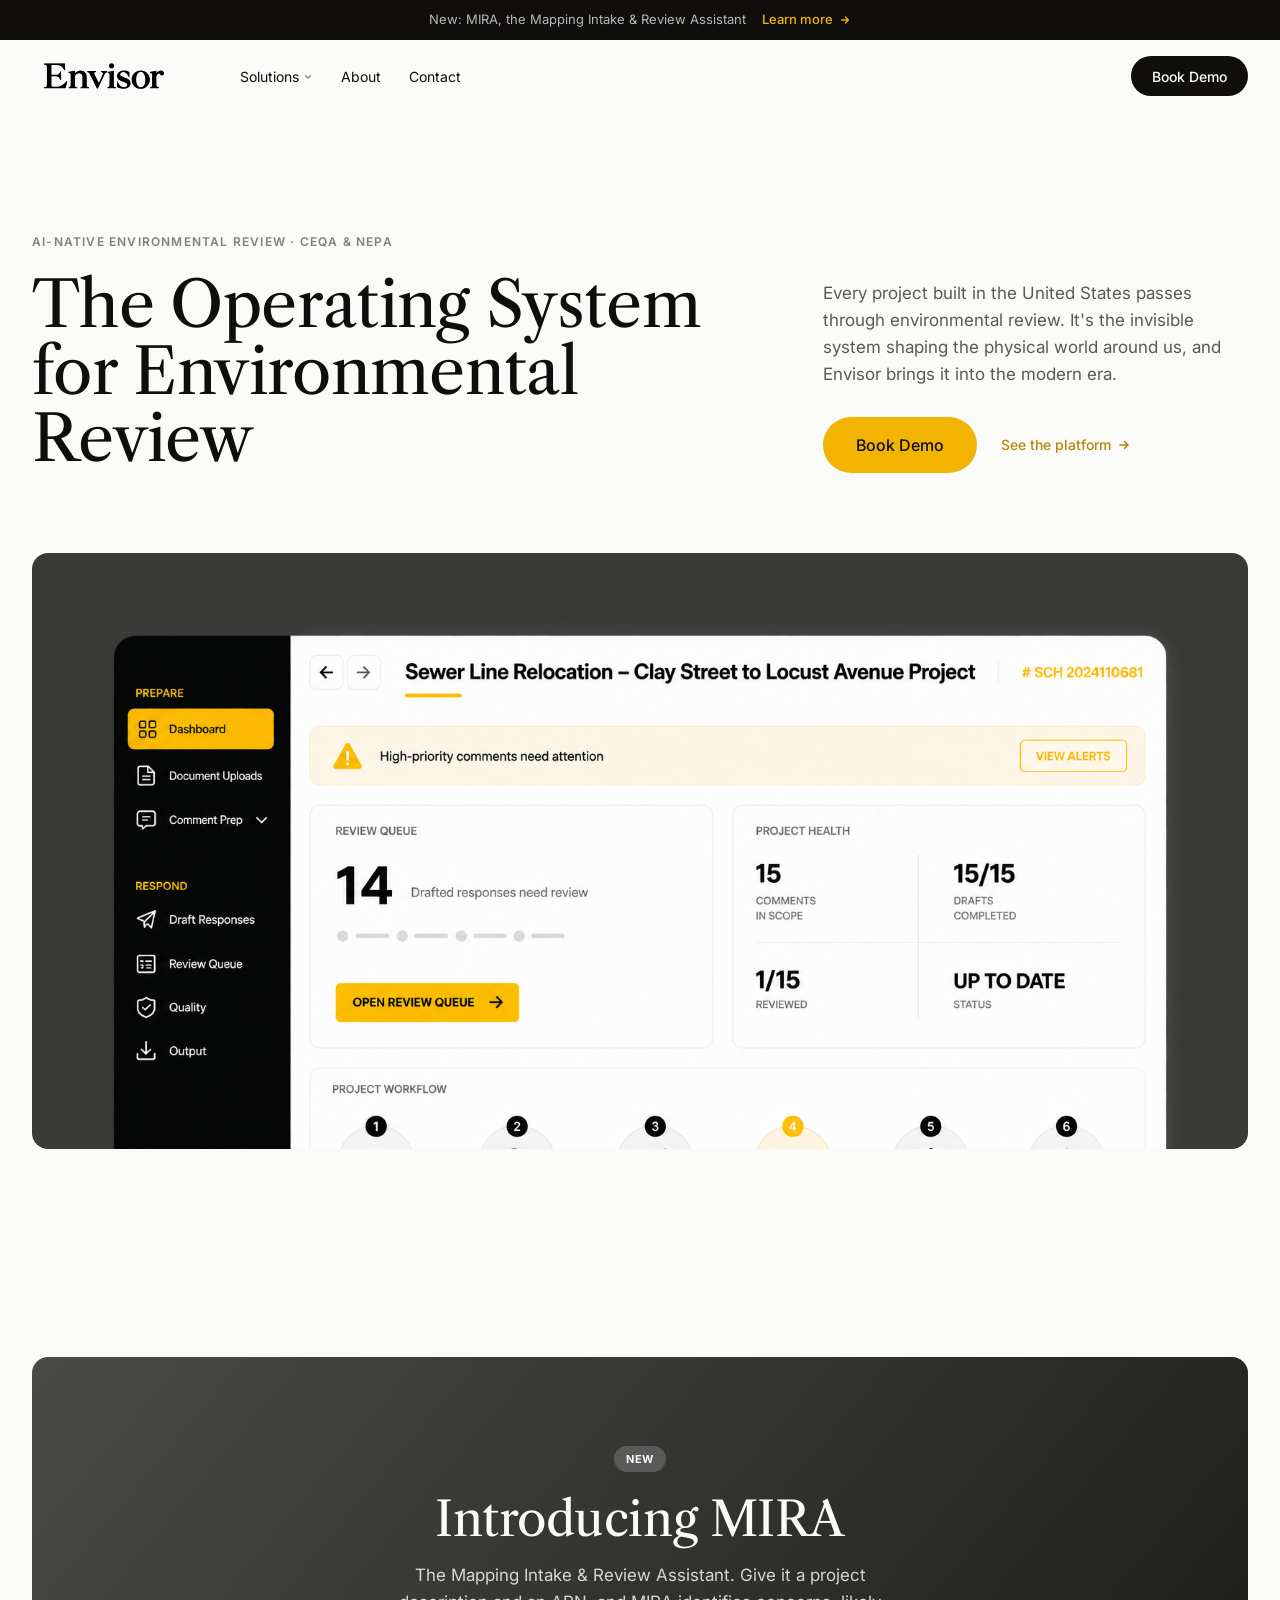
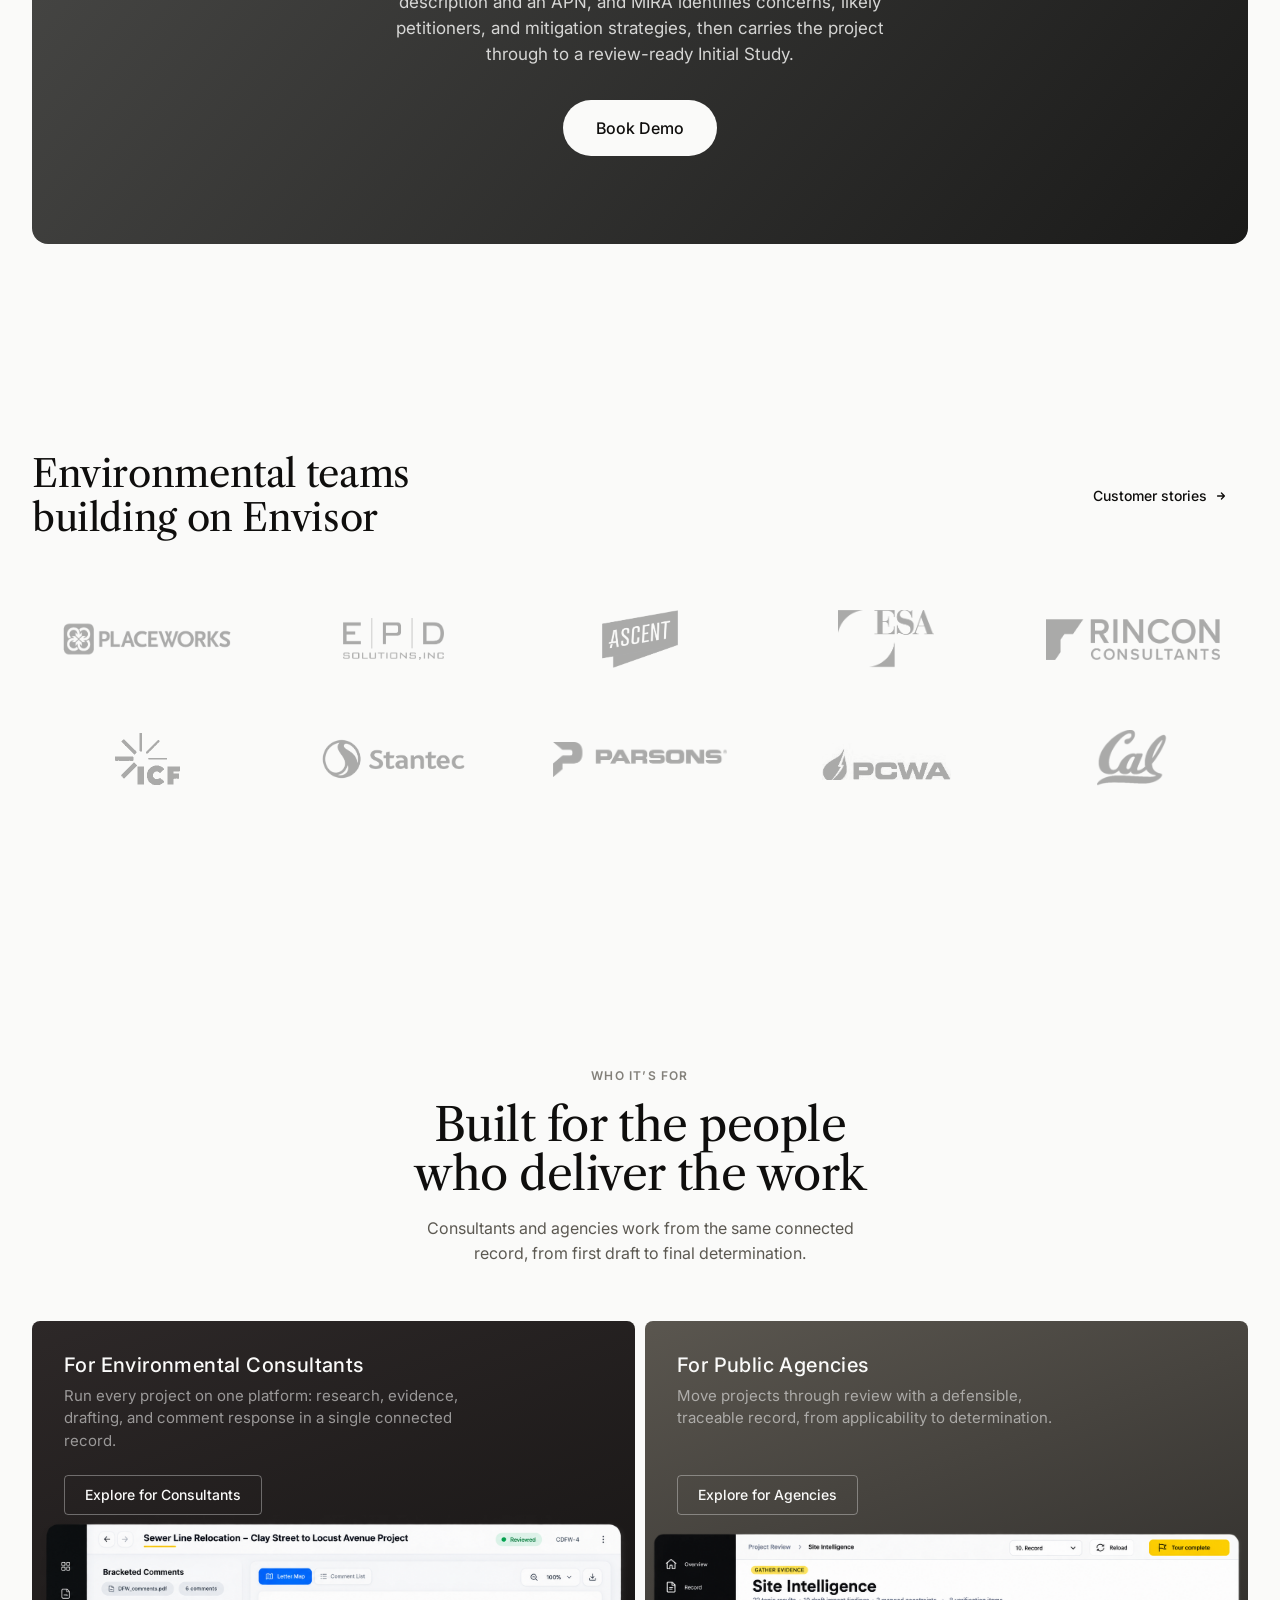
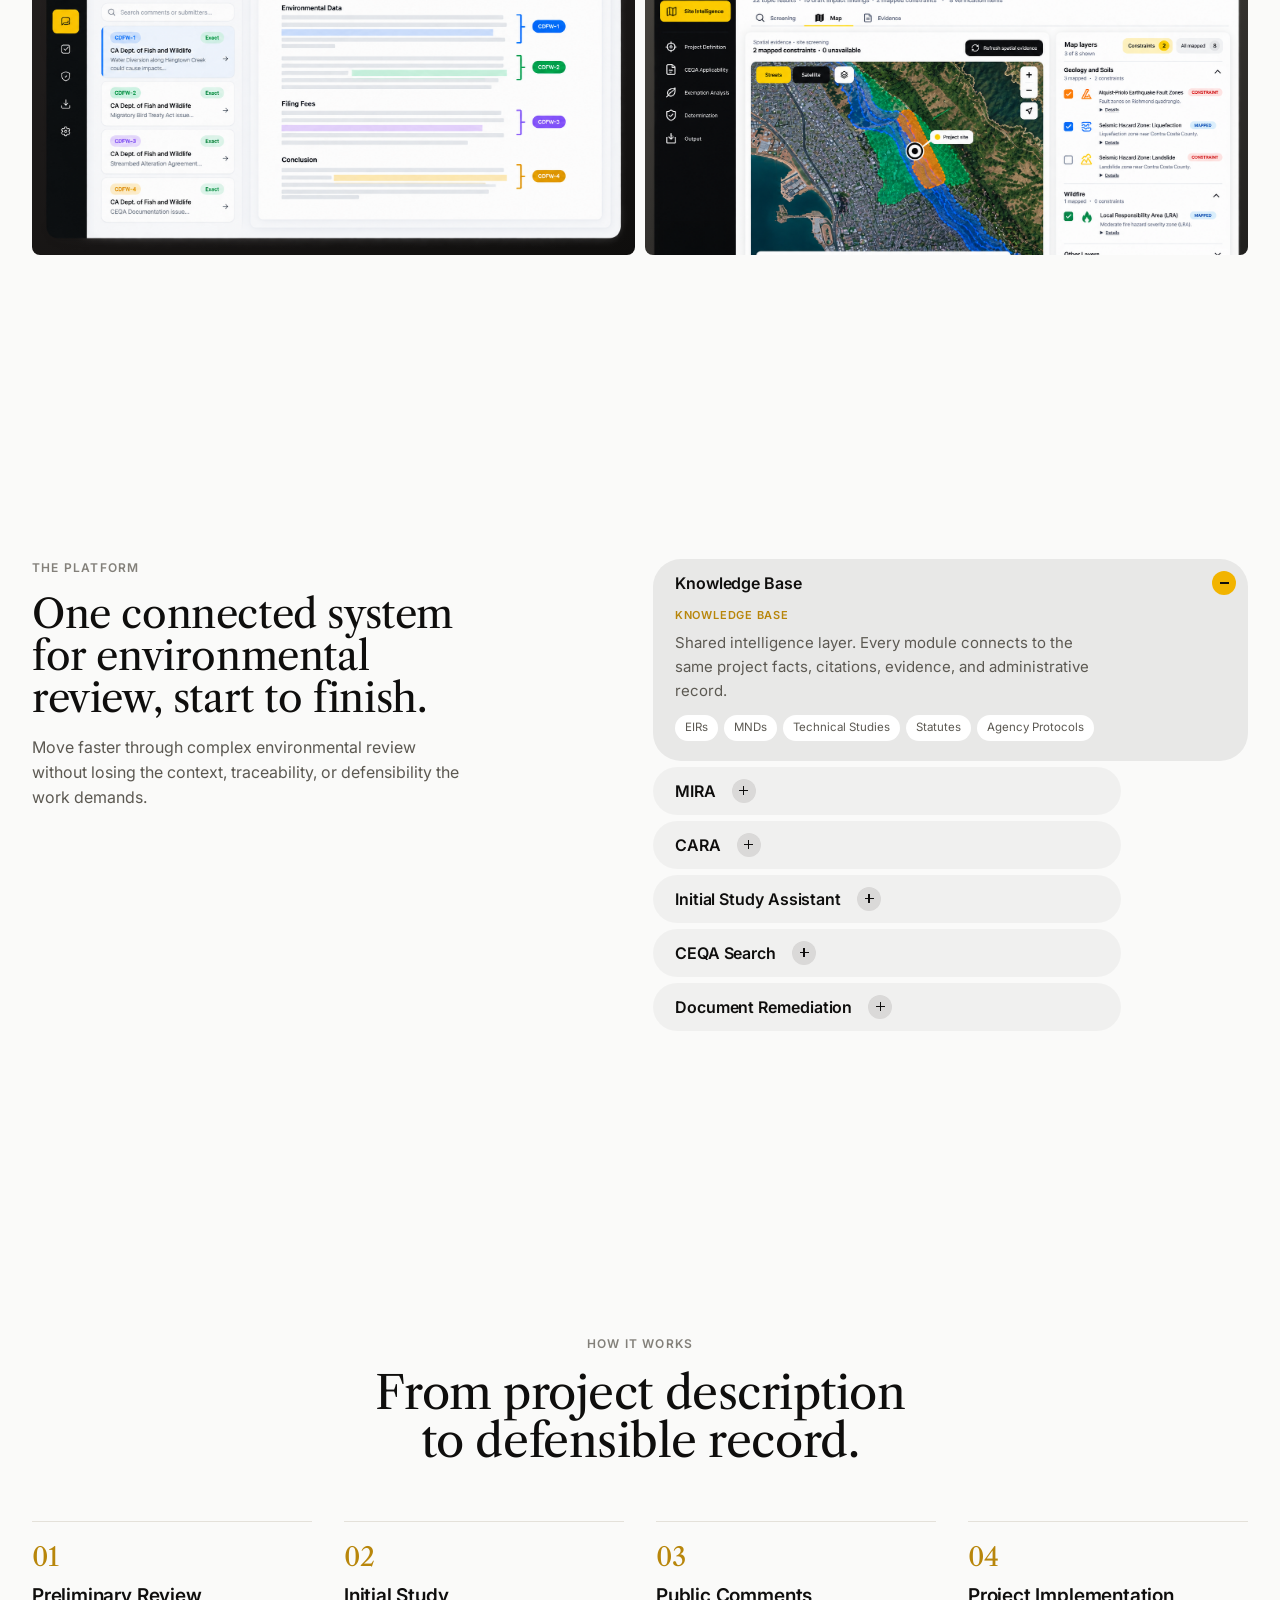
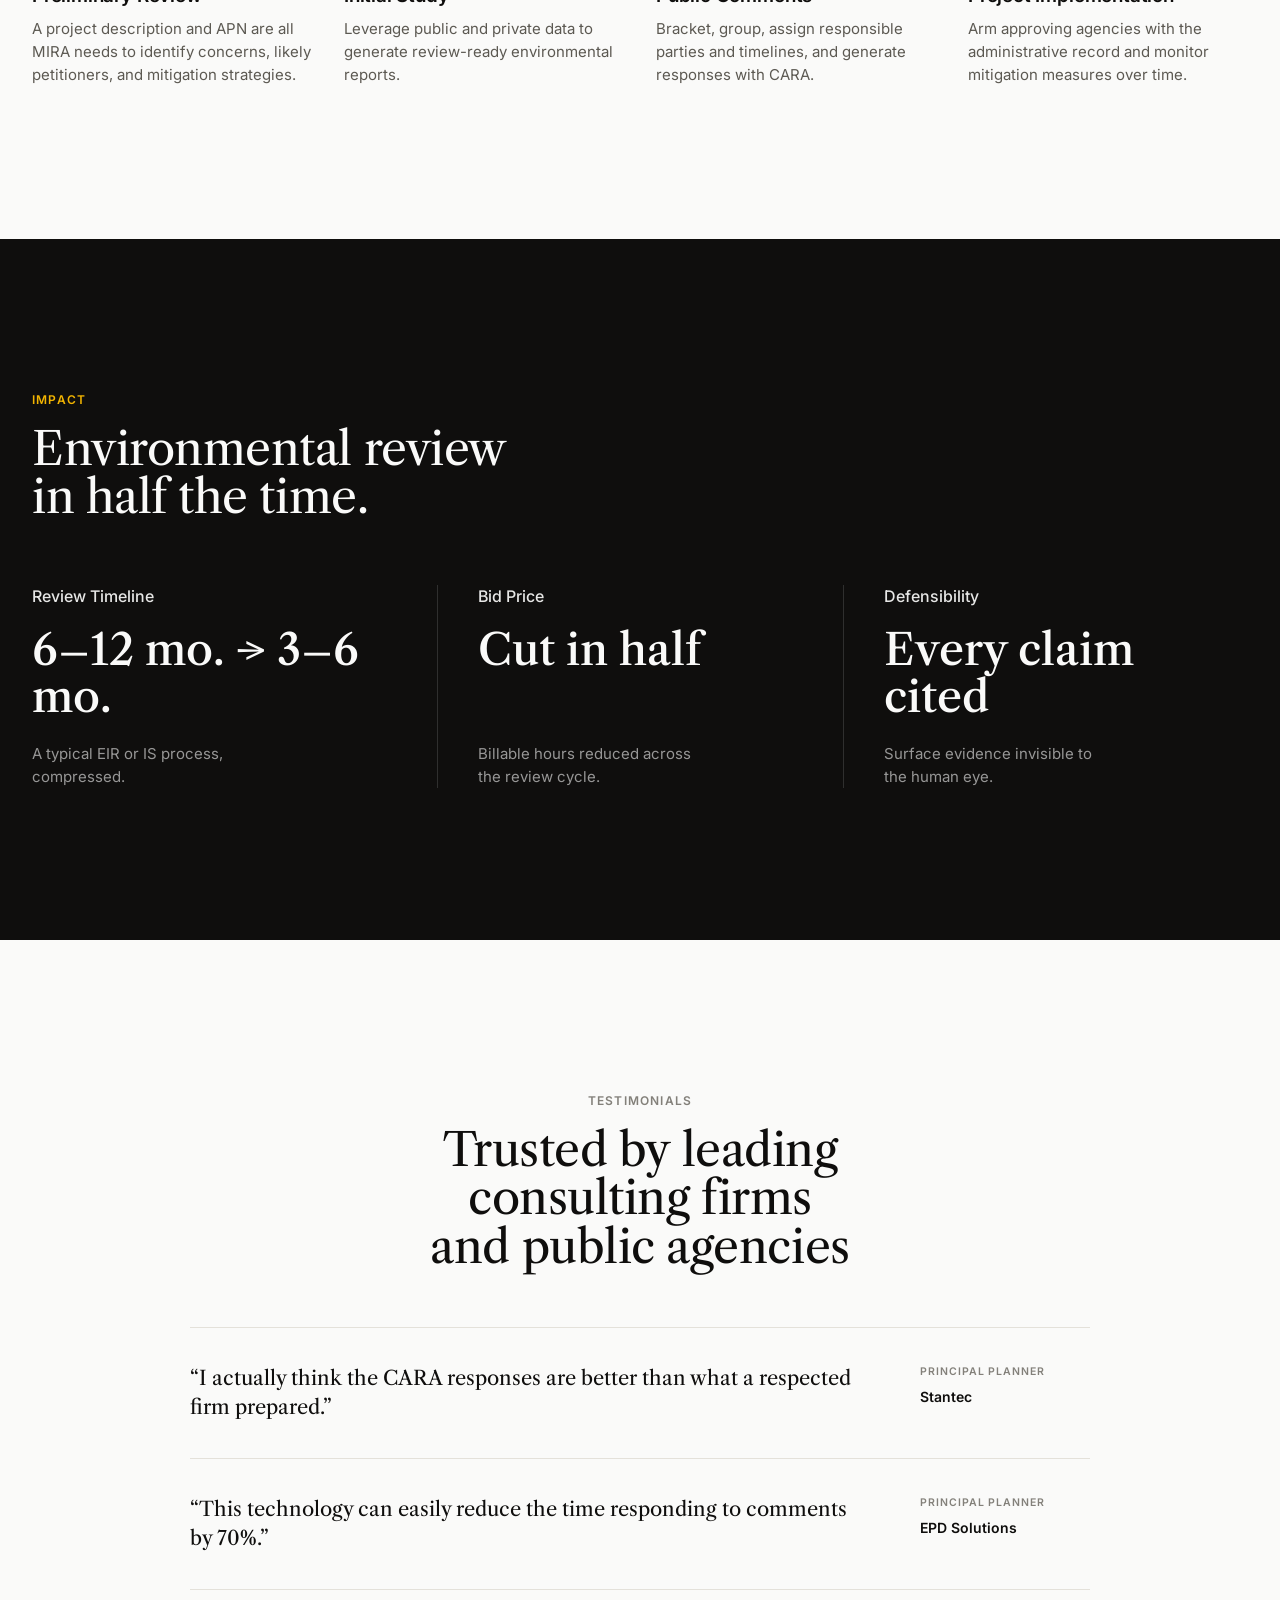
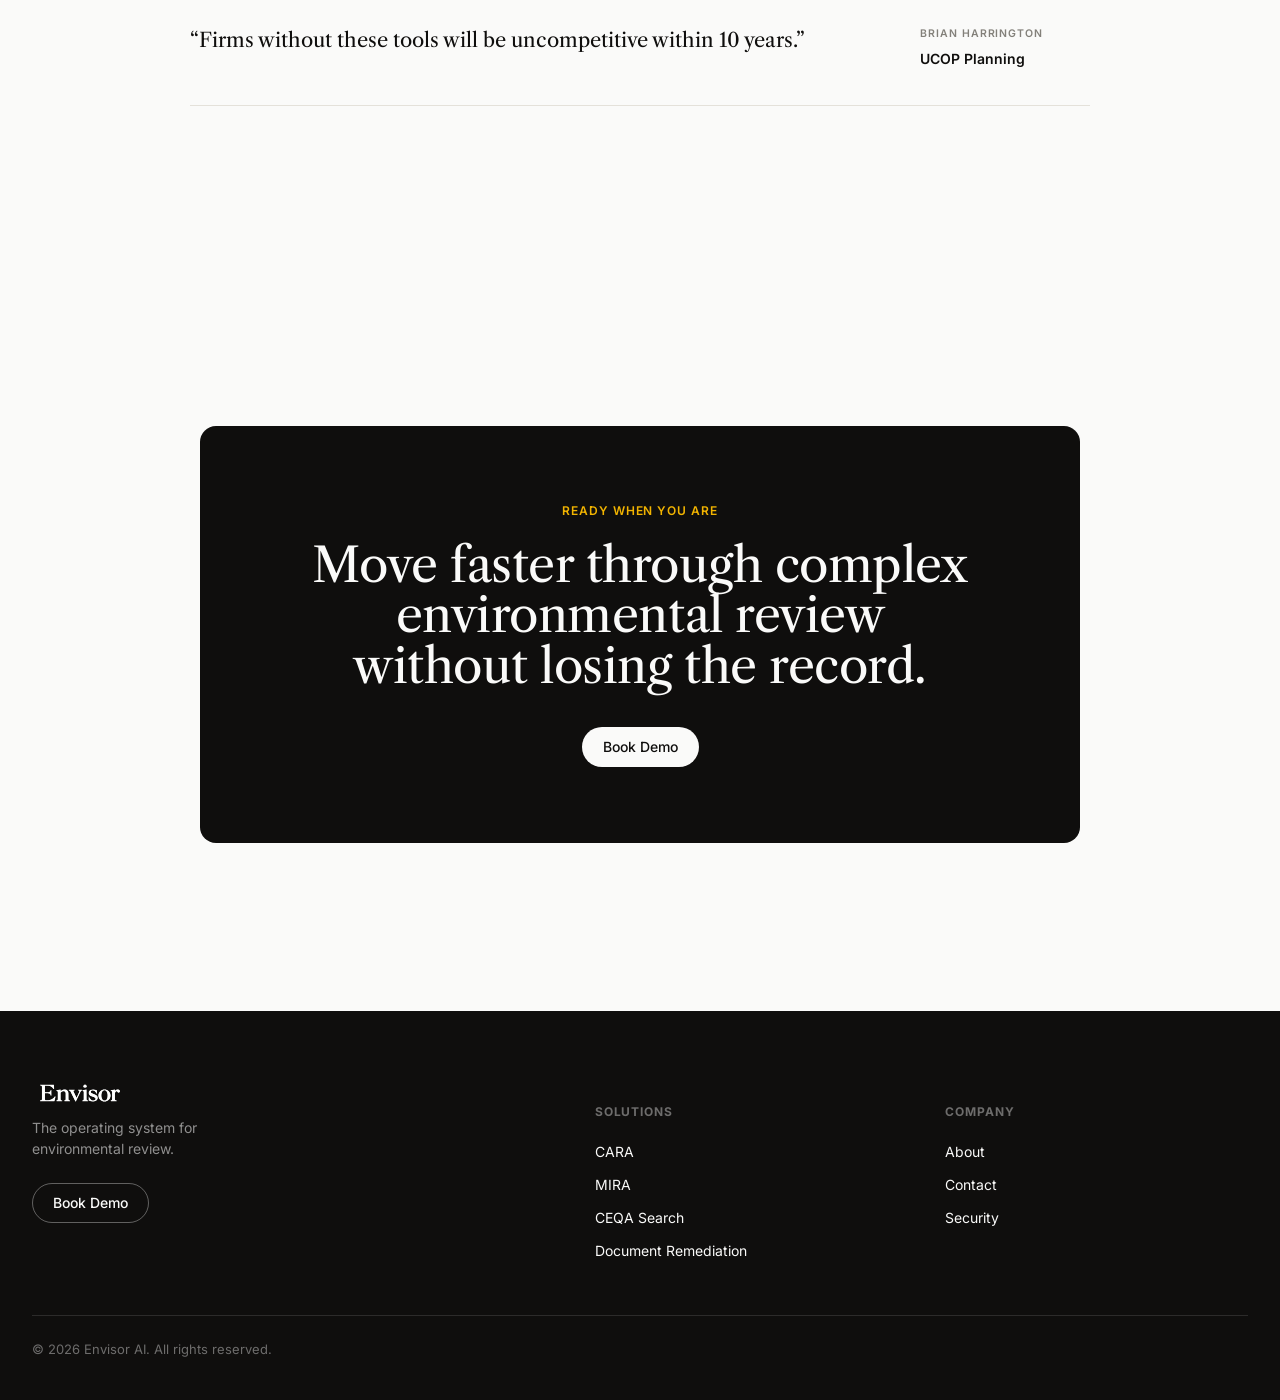
==== marketing-v10/index.html @ 8a1d928a "Mirror marketing-website v5-v10 and list all ten versions Six parallel design-critique audits of v4 " ====
<!DOCTYPE html>
<html lang="en">
<head>
<meta charset="UTF-8">
<meta name="viewport" content="width=device-width, initial-scale=1.0">
<title>Envisor | The Operating System for Environmental Review</title>
<meta name="description" content="Envisor is a purpose-built AI platform for environmental review. Research, draft, respond to comments, and defend environmental documents in one connected system.">
<link rel="icon" href="favicon.svg" type="image/svg+xml">
<link rel="preconnect" href="https://fonts.googleapis.com">
<link rel="preconnect" href="https://fonts.gstatic.com" crossorigin>
<link href="https://fonts.googleapis.com/css2?family=Libre+Caslon+Text:ital@0;1&family=Inter:wght@400;500;600;700&display=swap" rel="stylesheet">
<link rel="stylesheet" href="styles.css">
</head>
<body>

<div class="topbar">
  <div class="topbar-inner">
    <span>New: MIRA, the Mapping Intake &amp; Review Assistant</span>
    <a href="#mira">Learn more
      <svg width="12" height="12" viewBox="0 0 14 14" fill="none"><path d="M3 7H11M11 7L7.5 3.5M11 7L7.5 10.5" stroke="currentColor" stroke-width="1.5" stroke-linecap="round" stroke-linejoin="round"/></svg>
    </a>
  </div>
</div>
<header class="nav" id="site-nav">
  <div class="nav-inner">
    <a href="/" class="nav-logo"><img src="envisor-logo-ink.svg" alt="Envisor"></a>
    <ul class="nav-links">
      <li class="nav-item" tabindex="0">
        <span>Solutions
          <svg width="10" height="10" viewBox="0 0 12 12" fill="none"><path d="M3 4.5L6 7.5L9 4.5" stroke="currentColor" stroke-width="1.4" stroke-linecap="round" stroke-linejoin="round"/></svg>
        </span>
        <div class="nav-dropdown">
          <a href="#platform"><span class="dd-title">CARA</span><span class="dd-desc">CEQA Comment Response Application</span></a>
          <a href="#platform"><span class="dd-title">MIRA</span><span class="dd-desc">Mapping Intake &amp; Review Assistant</span></a>
          <a href="#platform"><span class="dd-title">CEQA Search</span><span class="dd-desc">Free semantic search</span></a>
          <a href="#platform"><span class="dd-title">Document Remediation</span><span class="dd-desc">WCAG 2.2 conversion</span></a>
        </div>
      </li>
      <li class="nav-item"><a href="#about">About</a></li>
      <li class="nav-item"><a href="#contact">Contact</a></li>
    </ul>
    <div class="nav-actions">
      <a href="/contact" class="btn btn-ink">Book Demo</a>
    </div>
    <button class="nav-mobile-toggle" id="menu-toggle" aria-label="Open menu" aria-expanded="false">
      <span></span><span></span><span></span>
    </button>
  </div>
  <div class="mobile-nav" id="mobile-nav">
    <a href="#platform">Solutions</a>
    <a href="#about">About</a>
    <a href="#contact">Contact</a>
    <a href="/contact" class="btn btn-ink">Book Demo</a>
  </div>
</header>

<section class="hero-band">
  <div class="hero-top">
    <div class="hero-top-left">
      <p class="eyebrow">AI-NATIVE ENVIRONMENTAL REVIEW &middot; CEQA &amp; NEPA</p>
      <h1 class="hero-headline">The Operating System<br>for Environmental Review</h1>
    </div>
    <div class="hero-top-right">
      <p class="hero-sub">Every project built in the United States passes through environmental review. It's the invisible system shaping the physical world around us, and Envisor brings it into the modern era.</p>
      <div class="hero-cta-row">
        <a href="/contact" class="btn btn-lg btn-primary">Book Demo</a>
        <a href="#platform" class="btn-text">See the platform
          <svg width="14" height="14" viewBox="0 0 14 14" fill="none"><path d="M3 7H11M11 7L7.5 3.5M11 7L7.5 10.5" stroke="currentColor" stroke-width="1.5" stroke-linecap="round" stroke-linejoin="round"/></svg>
        </a>
      </div>
    </div>
  </div>
  <div class="hero-shot-band">
    <div class="hero-shot-frame">
      <div class="hero-shot-crop">
        <img src="product-shots/hero-dashboard-framed.png" alt="Envisor project dashboard showing review workflow progress, open comments, and project health">
      </div>
    </div>
  </div>
</section>

<section class="announce" id="mira">
  <div class="announce-card reveal">
    <span class="announce-badge">NEW</span>
    <h2>Introducing MIRA</h2>
    <p>The Mapping Intake &amp; Review Assistant. Give it a project description and an APN, and MIRA identifies concerns, likely petitioners, and mitigation strategies, then carries the project through to a review-ready Initial Study.</p>
    <a href="/contact" class="btn btn-lg btn-light">Book Demo</a>
  </div>
</section>

<section class="logowall">
  <div class="logowall-head reveal">
    <h2>Environmental teams building on Envisor</h2>
    <a href="#customers" class="btn btn-outline-ink">Customer stories
      <svg width="12" height="12" viewBox="0 0 14 14" fill="none"><path d="M3 7H11M11 7L7.5 3.5M11 7L7.5 10.5" stroke="currentColor" stroke-width="1.5" stroke-linecap="round" stroke-linejoin="round"/></svg>
    </a>
  </div>
  <div class="logowall-grid">
    <div class="logo-cell reveal"><img src="logos/placeworks.png" alt="PlaceWorks" loading="lazy"></div>
    <div class="logo-cell reveal"><img src="logos/epd.png" alt="EPD Solutions" loading="lazy"></div>
    <div class="logo-cell reveal"><img class="logo-lg" src="logos/Ascent_Logo_FullColor.png.png" alt="Ascent Environmental" loading="lazy"></div>
    <div class="logo-cell reveal"><img class="logo-lg" src="logos/esa.png" alt="ESA — Environmental Science Associates" loading="lazy"></div>
    <div class="logo-cell reveal"><img src="logos/rincon.png" alt="Rincon Consultants" loading="lazy"></div>
    <div class="logo-cell reveal"><img class="logo-lg" src="logos/Logo-ICF.png" alt="ICF" loading="lazy"></div>
    <div class="logo-cell reveal"><img src="logos/stantec.png" alt="Stantec" loading="lazy"></div>
    <div class="logo-cell reveal"><img src="logos/Parsons_Corporation_logo.png" alt="Parsons" loading="lazy"></div>
    <div class="logo-cell reveal"><img src="logos/pcwa.png" alt="Placer County Water Agency" loading="lazy"></div>
    <div class="logo-cell reveal"><img class="logo-lg" src="logos/UC_Berkeley_Cal_logo.png" alt="UC Berkeley" loading="lazy"></div>
  </div>
</section>

<section class="bento">
  <div class="sec-head reveal">
    <span class="eyebrow">Who it&rsquo;s for</span>
    <h2>Built for the people who deliver the work</h2>
    <p>Consultants and agencies work from the same connected record, from first draft to final determination.</p>
  </div>
  <div class="bento-grid reveal">
    <div class="bento-tile bento-tile--consultants">
      <h3>For Environmental Consultants</h3>
      <p>Run every project on one platform: research, evidence, drafting, and comment response in a single connected record.</p>
      <a href="#" class="btn btn-outline-light">Explore for Consultants</a>
      <div class="bento-shot"><img src="product-shots/cara-bracketed-comments.png" alt="CARA bracketed comments showing public comment letters mapped to agency issues by color-coded section"></div>
    </div>
    <div class="bento-tile bento-tile--agencies">
      <h3>For Public Agencies</h3>
      <p>Move projects through review with a defensible, traceable record, from applicability to determination.</p>
      <a href="#" class="btn btn-outline-light">Explore for Agencies</a>
      <div class="bento-shot"><img src="product-shots/mira-site-intelligence-soft.png" alt="Site Intelligence map showing mapped environmental constraints for a project site"></div>
    </div>
  </div>
</section>

<section class="platform" id="platform">
  <div class="platform-inner">
    <div class="platform-intro reveal">
      <span class="eyebrow">The platform</span>
      <h2>One connected system for environmental review, start to finish.</h2>
      <p>Move faster through complex environmental review without losing the context, traceability, or defensibility the work demands.</p>
    </div>
    <div class="accordion reveal">
      <div class="accordion-row is-open">
        <button class="accordion-trigger">
          <span class="accordion-title">Knowledge Base</span>
          <span class="accordion-toggle"></span>
        </button>
        <div class="accordion-panel">
          <div class="accordion-panel-inner">
            <span class="accordion-kicker">Knowledge Base</span>
            <p>Shared intelligence layer. Every module connects to the same project facts, citations, evidence, and administrative record.</p>
            <div class="kb-tags">
              <span>EIRs</span><span>MNDs</span><span>Technical Studies</span><span>Statutes</span><span>Agency Protocols</span>
            </div>
          </div>
        </div>
      </div>
      <div class="accordion-row">
        <button class="accordion-trigger">
          <span class="accordion-title">MIRA</span>
          <span class="accordion-toggle"></span>
        </button>
        <div class="accordion-panel">
          <div class="accordion-panel-inner">
            <span class="accordion-kicker">Preliminary Review</span>
            <p>Mapping Intake &amp; Review Assistant. From a project description and APN to concerns, petitioners, and mitigation strategies.</p>
          </div>
        </div>
      </div>
      <div class="accordion-row">
        <button class="accordion-trigger">
          <span class="accordion-title">CARA</span>
          <span class="accordion-toggle"></span>
        </button>
        <div class="accordion-panel">
          <div class="accordion-panel-inner">
            <span class="accordion-kicker">Public Comments</span>
            <p>CEQA Automated Response Assistant. Bracket, group, assign, and draft defensible responses tied to the record.</p>
          </div>
        </div>
      </div>
      <div class="accordion-row">
        <button class="accordion-trigger">
          <span class="accordion-title">Initial Study Assistant</span>
          <span class="accordion-toggle"></span>
        </button>
        <div class="accordion-panel">
          <div class="accordion-panel-inner">
            <span class="accordion-kicker">Initial Study</span>
            <p>Leverage public and private data to generate review-ready environmental reports.</p>
          </div>
        </div>
      </div>
      <div class="accordion-row">
        <button class="accordion-trigger">
          <span class="accordion-title">CEQA Search</span>
          <span class="accordion-toggle"></span>
        </button>
        <div class="accordion-panel">
          <div class="accordion-panel-inner">
            <span class="accordion-kicker">Free tool</span>
            <p>Explore statutes, thresholds, and precedent through semantic search of the CEQA database.</p>
          </div>
        </div>
      </div>
      <div class="accordion-row">
        <button class="accordion-trigger">
          <span class="accordion-title">Document Remediation</span>
          <span class="accordion-toggle"></span>
        </button>
        <div class="accordion-panel">
          <div class="accordion-panel-inner">
            <span class="accordion-kicker">WCAG 2.2</span>
            <p>Transform complex environmental documents into ADA-compliant, accessible formats.</p>
          </div>
        </div>
      </div>
    </div>
  </div>
</section>

<section class="workflow">
  <div class="sec-head reveal">
    <span class="eyebrow">How it works</span>
    <h2>From project description to defensible record.</h2>
  </div>
  <ol class="workflow-steps reveal">
    <li><span class="workflow-num">01</span><h4>Preliminary Review</h4><p>A project description and APN are all MIRA needs to identify concerns, likely petitioners, and mitigation strategies.</p></li>
    <li><span class="workflow-num">02</span><h4>Initial Study</h4><p>Leverage public and private data to generate review-ready environmental reports.</p></li>
    <li><span class="workflow-num">03</span><h4>Public Comments</h4><p>Bracket, group, assign responsible parties and timelines, and generate responses with CARA.</p></li>
    <li><span class="workflow-num">04</span><h4>Project Implementation</h4><p>Arm approving agencies with the administrative record and monitor mitigation measures over time.</p></li>
  </ol>
</section>

<section class="impact">
  <div class="impact-inner">
    <div class="sec-head reveal">
      <span class="eyebrow">Impact</span>
      <h2>Environmental review in half the time.</h2>
    </div>
    <div class="impact-grid reveal">
      <div class="impact-stat">
        <span class="impact-eyebrow">Review Timeline</span>
        <span class="impact-num">6–12 mo. &rarr; 3–6 mo.</span>
        <p class="impact-desc">A typical EIR or IS process, compressed.</p>
      </div>
      <div class="impact-stat">
        <span class="impact-eyebrow">Bid Price</span>
        <span class="impact-num">Cut in half</span>
        <p class="impact-desc">Billable hours reduced across the review cycle.</p>
      </div>
      <div class="impact-stat">
        <span class="impact-eyebrow">Defensibility</span>
        <span class="impact-num">Every claim cited</span>
        <p class="impact-desc">Surface evidence invisible to the human eye.</p>
      </div>
    </div>
  </div>
</section>

<section class="testimonials" id="customers">
  <div class="testimonials-inner">
    <div class="sec-head reveal">
      <span class="eyebrow">Testimonials</span>
      <h2>Trusted by leading consulting firms and public agencies</h2>
    </div>
    <div class="testimonial-list reveal">
      <blockquote class="testimonial">
        <p>&ldquo;I actually think the CARA responses are better than what a respected firm prepared.&rdquo;</p>
        <cite><span class="t-role">Principal Planner</span><span class="t-org">Stantec</span></cite>
      </blockquote>
      <blockquote class="testimonial">
        <p>&ldquo;This technology can easily reduce the time responding to comments by 70%.&rdquo;</p>
        <cite><span class="t-role">Principal Planner</span><span class="t-org">EPD Solutions</span></cite>
      </blockquote>
      <blockquote class="testimonial">
        <p>&ldquo;Firms without these tools will be uncompetitive within 10 years.&rdquo;</p>
        <cite><span class="t-role">Brian Harrington</span><span class="t-org">UCOP Planning</span></cite>
      </blockquote>
    </div>
  </div>
</section>

<section class="final-cta">
  <div class="final-cta-card reveal">
    <span class="final-cta-eyebrow">Ready when you are</span>
    <h2>Move faster through complex environmental review without losing the record.</h2>
    <a href="/contact" class="btn btn-light">Book Demo</a>
  </div>
</section>

<footer class="footer" id="contact">
  <div class="footer-inner">
    <div class="footer-brand">
      <img class="footer-logo" src="envisor-logo.svg" alt="Envisor">
      <p>The operating system for environmental review.</p>
      <a href="/contact" class="btn btn-outline-light">Book Demo</a>
    </div>
    <div class="footer-col">
      <h5>Solutions</h5>
      <a href="#platform">CARA</a>
      <a href="#platform">MIRA</a>
      <a href="#platform">CEQA Search</a>
      <a href="#platform">Document Remediation</a>
    </div>
    <div class="footer-col">
      <h5>Company</h5>
      <a href="#about">About</a>
      <a href="#contact">Contact</a>
      <a href="#">Security</a>
    </div>
  </div>
  <div class="footer-bottom">&copy; 2026 Envisor AI. All rights reserved.</div>
</footer>

<script>
(function () {
  var reduceMotion = window.matchMedia('(prefers-reduced-motion: reduce)').matches;
  var nav = document.getElementById('site-nav');
  window.addEventListener('scroll', function () {
    nav.classList.toggle('is-scrolled', window.scrollY > 8);
  }, { passive: true });

  var toggle = document.getElementById('menu-toggle');
  var mobileNav = document.getElementById('mobile-nav');
  toggle.addEventListener('click', function () {
    var open = mobileNav.classList.toggle('is-open');
    toggle.setAttribute('aria-expanded', String(open));
  });

  var accordionRows = document.querySelectorAll('.accordion-row');
  accordionRows.forEach(function (row) {
    var trigger = row.querySelector('.accordion-trigger');
    trigger.addEventListener('click', function () {
      var wasOpen = row.classList.contains('is-open');
      accordionRows.forEach(function (r) { r.classList.remove('is-open'); });
      if (!wasOpen) { row.classList.add('is-open'); }
    });
  });

  var revealables = document.querySelectorAll('.reveal');
  if (reduceMotion || !('IntersectionObserver' in window)) {
    revealables.forEach(function (el) { el.classList.add('is-in'); });
  } else {
    var io = new IntersectionObserver(function (entries) {
      entries.forEach(function (entry) {
        if (!entry.isIntersecting) return;
        entry.target.classList.add('is-in');
        io.unobserve(entry.target);
      });
    }, { rootMargin: '0px 0px -8% 0px', threshold: 0.08 });
    revealables.forEach(function (el) {
      if (el.getBoundingClientRect().top < window.innerHeight) { el.classList.add('is-in'); }
      else { io.observe(el); }
    });
  }
})();
</script>
</body>
</html>
---- marketing-v10/styles.css ----
/* ===================================================================
   Envisor — Marketing Website v4 "Blended Inspirations"
   Design register: blend of Legora (cinematic photography energy,
   forest-green accent, accordion feature list), Hebbia (dark
   asymmetric bento product grid, tracked serif impact statements),
   and Sierra (rounded pill buttons/nav, generous logo wall, gradient
   bento tiles) — reskinned onto v3's cream/ink base and real Envisor
   content. See HANDOFF.md for full sourcing and rationale.
   =================================================================== */

:root {
  --bg: #fafaf9;
  --ink: #0f0e0d;
  --muted: #5c5952;
  --muted-2: #83807a;
  --border: #e4e1da;
  --card: #ffffff;
  --accent: #F2B400;        /* brand yellow — fills: buttons, active states, badges */
  --accent-2: #B8860B;      /* deep amber — hover-darken of fills, and text-on-light contexts where bright yellow reads too low-contrast */
  --accent-tint: #FBEEC7;   /* pale yellow fill for tags/badges */
  --dark-1: #0f0e0d;
  --dark-2: #201f1e;        /* neutral dark gray, for bento/lane cards */
  --dark-3: #0f0e0d;

  /* radius scale — every radius used anywhere on the page routes through one
     of these five, named, so the vocabulary is auditable in one place */
  --radius-sm: 999px;       /* pill buttons/tags — Sierra/Legora signature */
  /* SIERRA RE-AUDIT (2026-08-22): sierra.ai runs its ENTIRE page on exactly two
     radii — pill for anything interactive, and a single flat 16px for every
     surface (verified by computed style on their hero gradient card, their
     three-up product cards, and their nav dropdown: all borderTopLeftRadius
     16px, all padding 32px). This page had 14 / 22 / 28 as three separate
     "card" steps, which is three answers to one question — a viewer reads the
     inconsistency long before they read the rationale. md and lg now both
     resolve to Sierra's 16px so every generic surface on the page shares one
     shape. The two remaining exceptions below are genuine cross-reference
     borrows (Legora's capsule, Hebbia's sharp tile), not a card scale. */
  --radius-md: 16px;        /* small cards: nav dropdown, logo cells */
  --radius-lg: 16px;        /* standard cards: announce, impact, testimonials */
  --radius-xl: 28px;        /* accordion capsules — Legora's own shape */
  --radius-sharp: 8px;      /* the one deliberate exception: Hebbia bento tiles */
  --radius-sharp-sm: 4px;   /* sharp scale's small step — CTAs *inside* the Hebbia bento
                               tiles, sampled from hebbia.com's own 4px buttons. A pill
                               button inside an 8px-radius tile was cancelling the exact
                               contrast that section exists to create. Used nowhere else. */

  /* ink washes — resting/active fill pair for the Legora accordion capsules.
     Deliberately neutral, not a hue: Legora separates a closed row from an open
     one by depth of the same neutral, never by color, so the accent stays free
     to do one small, precise job (the toggle chip). */
  --surface-1: rgba(15, 14, 13, 0.04);
  --surface-2: rgba(15, 14, 13, 0.075);

  /* spacing scale — every section's top+bottom padding is one of these three,
     applied explicitly on both sides, so no section depends on a neighbor's
     padding to create its own gap. Widened toward harvey.ai's own generous
     ladder per the CEO's explicit direction (2026-08-22): "Harvey uses a lot
     of white/negative space... that could communicate 'this is serious
     enterprise software.'" */
  --space-tight: 104px;     /* transitional sections: announce, logo wall */
  --space-lg: 152px;        /* standard content sections */
  --space-xl: 168px;        /* bookends: hero band, final CTA */

  /* gradients — named so the palette is visible without reading comments */
  --gradient-announce: linear-gradient(130deg, #4a4a48 0%, #1a1a19 100%);
  --gradient-impact-blue: linear-gradient(131deg, #3D78B6 29.8%, #03BDF5 175.51%);
  --gradient-impact-terracotta: linear-gradient(130deg, #C2674D 0%, #A2462D 100%);
  --bento-charcoal: #2D2828;
  --bento-slate: #5A564F; /* was #57657A, a blue-gray left over from the pre-pivot palette — replaced with a warm neutral gray on-palette with the rest of the black/yellow/white/gray site */
  --bento-mist: #EDF0F3;
  --frame-dark: #3a3a38;   /* hero product-shot frame — was a hardcoded hex */

  --max: 1280px;            /* was 1200 — left the hero headline no room to grow past 54px */
  --serif: 'Libre Caslon Text', Georgia, 'Times New Roman', serif;
  --sans: 'Inter', -apple-system, BlinkMacSystemFont, 'Segoe UI', sans-serif;
}

* { box-sizing: border-box; }
html { scroll-behavior: smooth; }
body {
  margin: 0;
  background: var(--bg);
  color: var(--ink);
  font-family: var(--sans);
  font-size: 16px;
  line-height: 1.5;
  -webkit-font-smoothing: antialiased;
}
img { max-width: 100%; display: block; }
a { color: inherit; text-decoration: none; }
h1, h2, h3, h4 { font-family: var(--sans); font-weight: 600; margin: 0; line-height: 1.08; letter-spacing: -0.015em; }
/* Every wrapping section heading was dropping a single-word last line
   ("...who deliver the / work") — text-wrap:balance fixes this everywhere a
   heading actually wraps, without touching the hero's hand-set <br>. */
h1, h2 { text-wrap: balance; }
p { margin: 0; }
.wrap { max-width: var(--max); margin: 0 auto; padding: 0 32px; }
.eyebrow {
  font-family: var(--sans);
  font-size: 12px;
  font-weight: 600;
  letter-spacing: 0.1em;
  text-transform: uppercase;
  /* was --accent-2: matches the logo-wall masthead label's neutral tracked-caps
     vocabulary rather than competing in amber with whatever headline follows it */
  color: var(--muted-2);
}
.eyebrow--light { color: rgba(250, 250, 249, 0.7); }

/* ---------- Section header (shared) ----------
   The single most transferable structural move found auditing this page
   against permitflow.com — the closest content parallel to Envisor, selling
   into the same bureaucratic, high-stakes compliance space. Every one of
   their sections opens with the same three-part header (tracked eyebrow ->
   headline -> optional subhead), which is what makes a long, dense,
   unfamiliar-domain page navigable: the eyebrow orients a non-specialist
   visitor before they've read a word of the headline.
   This page previously had five differently-shaped section intros (centered
   620px h2+p; a lone centered h2 at three different clamp scales) and no
   eyebrows anywhere except the hero. One component now covers all of them.
   Headline voice is serif/400 (Harvey's core move — see .sec-head h2 below);
   structure and the eyebrow label are PermitFlow's. */
.sec-head { max-width: var(--max); margin: 0 auto 56px; text-align: center; }
.sec-head .eyebrow { display: block; margin-bottom: 16px; }
.sec-head h2 {
  font-family: var(--serif);
  font-weight: 400;
  line-height: 1.05;
  letter-spacing: -0.01em;
  font-size: clamp(30px, 3.8vw, 46px);
  max-width: 20ch;
  margin: 0 auto;
}
.sec-head p {
  color: var(--muted);
  font-size: 16px;
  line-height: 1.55;
  max-width: 48ch;
  margin: 18px auto 0;
}
@media (max-width: 640px) {
  .sec-head { margin-bottom: 40px; }
  .sec-head p { font-size: 15px; }
}

/* ---------- Buttons (pill — Sierra/Legora) ---------- */
.btn {
  display: inline-flex;
  align-items: center;
  justify-content: center;
  gap: 8px;
  font-family: var(--sans);
  font-size: 14px;
  font-weight: 500;
  border-radius: var(--radius-sm);
  height: 40px;
  padding: 0 20px;
  border: 1px solid transparent;
  cursor: pointer;
  transition: opacity 0.15s ease, background-color 0.15s ease, transform 0.15s ease;
  white-space: nowrap;
}
/* No lift-on-hover: Harvey's buttons change color and nothing else. A 1px
   translate on every button on the page read as busy rather than responsive. */
.btn-primary { background: var(--accent); color: var(--ink); }
.btn-primary:hover { background: var(--accent-2); }
/* Ink-filled pill for the nav CTA. The nav and the hero both used to be brand
   yellow, putting two identical saturated "Book Demo" pills in the first
   viewport with nothing to say which was primary. The nav one is now ink,
   leaving exactly one accent moment above the fold. */
.btn-ink { background: var(--ink); color: var(--bg); }
.btn-ink:hover { background: var(--dark-2); }
.btn-light { background: var(--bg); color: var(--ink); }
.btn-light:hover { opacity: 0.85; }
/* Sierra's two-tier button scale, RE-MEASURED 2026-08-22.
   The previous comment claimed to have sampled "56px, 0 32px" from sierra.ai
   and then shipped 52px / 0 30px / 15px — the note was right and the code had
   drifted off it. Live computed styles on sierra.ai today, both tiers exactly:
     tier 1 (nav + every secondary/tertiary pill): h40, padding 0 16px, 14px
     tier 2 (hero + section-closing primary CTA):  h56, padding 0 32px, 16px
   The jump between tiers is what makes their CTA hierarchy legible at a
   glance — 40->52 was too small a step to read as a tier at all. Restored to
   Sierra's real numbers. Weight stays 500 rather than Sierra's 400: their
   gtAmerica holds at 400 on a filled pill, Inter 400 on the brand yellow
   goes thin and washes out. */
.btn-lg { height: 56px; padding: 0 32px; font-size: 16px; }
.btn-outline-light { background: transparent; color: var(--bg); border-color: rgba(250,250,249,0.35); }
.btn-outline-light:hover { border-color: rgba(250,250,249,0.7); }
.btn-text { font-family: var(--sans); font-size: 14px; font-weight: 500; display: inline-flex; align-items: center; gap: 6px; color: var(--accent-2); }
.btn-text svg { transition: transform 0.15s ease; }
.btn-text:hover svg { transform: translateX(3px); }

/* ---------- Top announcement strip (Legora) ----------
   legora.com opens on a slim full-bleed strip above the nav carrying one line
   of news plus a single forward link — the page's first horizontal edge, and
   part of why its nav reads as anchored rather than floating on the
   background. This page had no equivalent: the nav sat straight on --bg with
   nothing establishing the top of the page. Deliberately NOT sticky — Legora
   pins both bar and nav, permanently taxing viewport height; letting the
   strip scroll away keeps this page's restraint while still landing the
   structural move. */
.topbar { background: var(--ink); }
.topbar-inner {
  max-width: var(--max);
  margin: 0 auto;
  padding: 0 32px;
  height: 40px;
  display: flex;
  align-items: center;
  justify-content: center;
  gap: 16px;
  font-size: 13px;
  color: rgba(250, 250, 249, 0.72);
}
.topbar-inner a {
  display: inline-flex;
  align-items: center;
  gap: 6px;
  color: var(--accent);
  font-weight: 500;
}
.topbar-inner a svg { transition: transform 0.15s ease; }
.topbar-inner a:hover svg { transform: translateX(3px); }
@media (max-width: 640px) {
  .topbar-inner { height: auto; padding: 10px 20px; gap: 10px; font-size: 12.5px; flex-wrap: wrap; }
}

/* ---------- Nav ---------- */
.nav {
  position: sticky;
  top: 0;
  z-index: 50;
  background: var(--bg);
  border-bottom: 1px solid transparent;
}
.nav.is-scrolled { border-bottom-color: var(--border); }
.nav-inner {
  max-width: var(--max);
  margin: 0 auto;
  height: 72px;
  padding: 0 32px;
  display: flex;
  align-items: center;
  justify-content: space-between;
  gap: 24px;
}
.nav-logo { display: flex; align-items: center; height: 30px; }
.nav-logo img { height: 100%; width: auto; }
.nav-links {
  display: flex;
  align-items: center;
  gap: 28px;
  list-style: none;
  margin: 0;
  padding: 0;
  flex: 1;
  padding-left: 40px;
}
.nav-links a, .nav-item > span {
  font-size: 14px;
  color: var(--ink);
  cursor: pointer;
  display: inline-flex;
  align-items: center;
  gap: 4px;
}
.nav-item { position: relative; }
.nav-item svg { opacity: 0.5; }
.nav-dropdown {
  position: absolute;
  top: calc(100% + 14px);
  left: -16px;
  background: var(--card);
  border: 1px solid var(--border);
  border-radius: var(--radius-md);
  box-shadow: 0 16px 40px rgba(15,14,13,0.10);
  padding: 10px;
  width: 280px;
  opacity: 0;
  visibility: hidden;
  transform: translateY(4px);
  transition: opacity 0.15s ease, transform 0.15s ease, visibility 0.15s;
}
.nav-item:hover .nav-dropdown,
.nav-item:focus-within .nav-dropdown { opacity: 1; visibility: visible; transform: translateY(0); }
.nav-dropdown a {
  display: block;
  padding: 10px 12px;
  border-radius: var(--radius-md);
}
.nav-dropdown a:hover { background: var(--accent-tint); }
.nav-dropdown .dd-title { font-size: 14px; font-weight: 500; color: var(--ink); }
.nav-dropdown .dd-desc { font-size: 12.5px; color: var(--muted); margin-top: 2px; }
.nav-actions { display: flex; align-items: center; gap: 20px; }
.nav-actions .btn-text { font-size: 14px; color: var(--ink); }
.nav-mobile-toggle { display: none; }

@media (max-width: 860px) {
  .nav-links { display: none; }
  .nav-actions .btn-text { display: none; }
  .nav-mobile-toggle {
    display: flex; flex-direction: column; gap: 4px;
    width: 32px; height: 32px; align-items: center; justify-content: center;
    background: none; border: none; cursor: pointer;
  }
  .nav-mobile-toggle span { width: 20px; height: 1.5px; background: var(--ink); }
}
.mobile-nav {
  display: none;
  flex-direction: column;
  padding: 8px 32px 28px;
  border-top: 1px solid var(--border);
}
.mobile-nav.is-open { display: flex; }
.mobile-nav a { padding: 13px 0; border-bottom: 1px solid var(--border); font-size: 15px; }
.mobile-nav .btn { margin-top: 18px; align-self: flex-start; }

/* ---------- Hero — Harvey's split text layout + framed product shot bleeding into a Legora-mood band ---------- */
.hero-band { position: relative; background: var(--bg); }
.hero-top {
  display: grid;
  /* 1.75fr buys the headline the width it needs at the larger display size below;
     Harvey gives its own h1 comparable room and lets it run to three lines */
  grid-template-columns: 1.75fr 1fr;
  gap: 48px;
  /* was `center` — bottom-aligning the subhead+CTA to the headline's own
     baseline gives the two columns a shared line to sit on, rather than
     floating the right column in the middle of a taller left one */
  align-items: end;
  max-width: var(--max);
  margin: 0 auto;
  padding: 120px 32px 80px;
}
.hero-headline {
  font-family: var(--serif);
  font-weight: 400;
  font-size: clamp(38px, 5vw, 64px);
  line-height: 1.05;
  letter-spacing: -0.01em;
  color: var(--ink);
  margin: 20px 0 0;
}
.hero-sub {
  font-size: 17px;
  line-height: 1.6;
  color: var(--muted);
  max-width: 40ch;
}
.hero-cta-row { display: flex; align-items: center; gap: 24px; margin-top: 28px; }

.hero-shot-band {
  max-width: var(--max);
  margin: 0 auto;
  padding: 0 32px var(--space-tight);
}
.hero-shot-frame {
  position: relative;
  background: var(--frame-dark);
  border-radius: var(--radius-lg);
  padding: 56px 56px 0;
}
/* Harvey insets the product shot from the top/sides and lets it bleed off the
   *bottom* of the frame, cropped — reads as a window onto something that
   continues, rather than a picture centered on a mat with even padding on
   all four sides. */
.hero-shot-crop { overflow: hidden; max-height: 540px; border-radius: var(--radius-lg) var(--radius-lg) 0 0; }
.hero-shot-frame img { width: 100%; display: block; }

@media (max-width: 860px) {
  .hero-top { grid-template-columns: 1fr; padding: 80px 24px 40px; align-items: start; }
  .hero-sub { max-width: none; }
  .hero-shot-frame { padding: 32px 32px 0; }
  .hero-shot-crop { max-height: 380px; }
}
@media (max-width: 640px) {
  .hero-headline { font-size: clamp(30px, 9vw, 40px); letter-spacing: 0; }
  .hero-shot-band { padding: 0 20px 60px; }
  .hero-shot-frame { padding: 20px 20px 0; border-radius: var(--radius-md); }
  .hero-shot-crop { max-height: 260px; }
}

/* ---------- Announcement (Introducing MIRA) — Sierra gradient bento card ---------- */
.announce { padding: var(--space-tight) 32px; }
.announce-card {
  max-width: var(--max);
  margin: 0 auto;
  background: var(--gradient-announce);
  border-radius: var(--radius-lg);
  padding: 88px 40px;
  text-align: center;
}
.announce-badge {
  display: inline-block;
  background: rgba(255,255,255,0.18);
  color: var(--bg);
  font-size: 11px;
  font-weight: 700;
  letter-spacing: 0.08em;
  padding: 5px 12px;
  border-radius: var(--radius-sm);
  margin-bottom: 22px;
}
.announce-card h2 { font-family: var(--serif); font-weight: 400; line-height: 1.05; letter-spacing: -0.01em; color: var(--bg); font-size: clamp(32px, 4.2vw, 48px); margin-bottom: 18px; }
.announce-card p {
  max-width: 46ch;
  margin: 0 auto 32px;
  color: rgba(250,250,249,0.82);
  font-size: 17px;
  line-height: 1.55;
}
@media (max-width: 640px) { .announce-card { padding: 56px 28px; border-radius: var(--radius-md); } }

/* ---------- Logo wall (Sierra) ----------
   SIERRA RE-AUDIT (2026-08-22) — two corrections, one of them to a stale
   belief this file was carrying.

   1. THE LOGOS ARE NOT FULL-COLOUR. The header note at the top of this file
      credits Sierra with "generous logo wall ... full-color (non-desaturated)".
      That is no longer true of sierra.ai, and the computed style is
      unambiguous: every logo image on their wall is
        filter: brightness(0) opacity(0.3)
      i.e. flattened to pure black and then dropped to 30%. This is the single
      highest-leverage craft move on their wall, because their logo set — like
      this one — is a grab-bag of source files at wildly different colours,
      weights and paint densities. brightness(0) throws all of that away and
      makes ten unrelated brand marks read as one typographic row.
      This page's previous comment asserted "every logo here is already a flat
      black silhouette", which is simply not the case: Ascent ships as
      _FullColor, ICF is teal, UC Berkeley is blue-and-gold. A plain
      opacity:0.5 left those three glowing out of an otherwise grey wall.
      brightness(0) fixes the actual inconsistency instead of dimming it.

   2. SOCIAL PROOF IS A SECTION, NOT A GARNISH. Sierra's wall opens with a real
      38px headline sitting in the same 12-column grid as the logos, with a
      pill CTA on the opposite end of that header row — the wall has somewhere
      to send you. This page had a 12px tracked-caps masthead with hairline
      wings and no exit at all: the most persuasive block on the page was
      styled as a caption. Header is now headline-scale with an outbound pill,
      and the bracketing rules are gone (Sierra runs the wall clean, with no
      rules at all — the headline does the anchoring the hairlines were
      standing in for). */
.logowall { padding: var(--space-tight) 32px; }
.logowall-head {
  max-width: var(--max);
  margin: 0 auto 48px;
  display: flex;
  align-items: center;
  justify-content: space-between;
  gap: 32px;
}
.logowall-head h2 {
  font-family: var(--serif);
  font-weight: 400;
  font-size: clamp(26px, 3vw, 38px); /* Sierra's own logo-wall h2 measures 38px/46px */
  line-height: 1.15;
  letter-spacing: -0.01em;
  max-width: 18ch;
}
.logowall-head .btn { flex-shrink: 0; }
.logowall-grid {
  max-width: var(--max);
  margin: 0 auto;
  display: grid;
  grid-template-columns: repeat(5, 1fr);
  gap: 16px;
}
.logo-cell {
  height: 104px;             /* Sierra's own logo row height */
  display: flex;
  align-items: center;
  justify-content: center;
  padding: 22px 28px;
}
.logo-cell img {
  max-height: 42px;
  max-width: 100%;
  width: auto;
  height: auto;
  /* Sierra's exact normalisation. brightness(0) is doing the real work —
     opacity alone would only have dimmed the colour clash, not removed it. */
  filter: brightness(0) opacity(0.32);
  transition: filter 0.2s ease;
}
.logo-cell img.logo-lg { max-height: 58px; }
.logo-cell:hover img { filter: brightness(0) opacity(0.85); }
@media (max-width: 860px) {
  .logowall-head { flex-direction: column; align-items: flex-start; gap: 20px; margin-bottom: 36px; }
  .logowall-head h2 { max-width: none; }
  .logowall-grid { grid-template-columns: repeat(2, 1fr); gap: 12px; }
  .logo-cell { height: 92px; padding: 18px 22px; }
  .logo-cell img { max-height: 32px; }
  .logo-cell img.logo-lg { max-height: 44px; }
}

/* ---------- Product bento (Hebbia asymmetric grid, real screenshots) ---------- */
.bento { padding: var(--space-lg) 32px; }
/* Simplified to two equal tiles (2026-08-21): the "For Public Agencies" tile
   previously sat above two extra small tiles that re-showed the same map
   image plus a dashboard shot — three images doing one tile's job. Dropped
   the two small tiles entirely so Consultants and Agencies are a plain,
   symmetric pair, each making its point with exactly one screenshot. */
.bento-grid {
  max-width: var(--max);
  margin: 0 auto;
  display: grid;
  grid-template-columns: repeat(2, 1fr);
  gap: 10px; /* sampled from hebbia.com's own bento grid gap */
}
.bento-tile {
  position: relative;
  border-radius: var(--radius-sharp); /* the one deliberately sharper geometry on
                                          the page — marks this section as its own
                                          "Hebbia mode" against the pill/22px rest */
  overflow: hidden;
  display: flex;
  flex-direction: column;
  padding: 34px 32px 0;
}
.bento-tile--consultants { background: linear-gradient(160deg, var(--bento-charcoal) 0%, var(--dark-1) 100%); }
.bento-tile--agencies { background: linear-gradient(160deg, var(--bento-slate) 0%, var(--dark-2) 100%); }
/* Copy lockup sampled from hebbia.com's own card: title at *positive* 0.02em
   tracking (not the page's default -0.015em) and a subtitle on a wide 46ch
   measure — Hebbia's cards say their piece in one or two calm lines rather
   than a narrow 4-line column, which is where the section's dense-and-
   confident quality actually comes from. */
.bento-tile h3 { color: var(--bg); font-size: 20px; font-weight: 500; letter-spacing: 0.02em; margin-bottom: 8px; }
.bento-tile p {
  color: rgba(250,250,249,0.55);
  font-size: 15px;
  line-height: 1.5;
  max-width: 46ch;
  margin-bottom: 22px;
  /* locks both tiles' copy blocks to the same height so the two CTAs and the
     two screenshot crops land on the same line, not offset by ~20px */
  min-height: 68px;
}
/* Hebbia mode: the page's one non-pill button, matching the section's own
   sharp 8px tiles and hebbia.com's own 4px CTAs. */
.bento-tile .btn { align-self: flex-start; border-radius: var(--radius-sharp-sm); }
/* Harvey's own tiles bleed the screenshot flush to the tile's left/right edges,
   flat top corners (no radius — the tile's own overflow:hidden clips the outer
   corners), cropped hard at the bottom rather than framed as an inset card.
   Height raised 260->340px so the screenshot is the majority of the tile, the
   way Hebbia's own media is, instead of a thin strip under a tall copy block. */
.bento-shot { margin-top: auto; overflow: hidden; height: 340px; margin-left: -32px; margin-right: -32px; border-radius: 0; }
.bento-shot img { width: 100%; height: 100%; object-fit: cover; object-position: top; display: block; }
@media (max-width: 860px) {
  .bento-grid { grid-template-columns: 1fr; }
}

/* ---------- Platform accordion (Legora expanding capsules) ----------
   Rebuilt after a side-by-side re-check against legora.com's live
   "Introducing the Legora aOS" section — the component this was sampled from
   in the first place. Four things had drifted far enough that the section no
   longer read as Legora at all, it read as a generic enterprise settings list:

   1. HUG-WIDTH, NOT FULL-WIDTH. Legora's capsules are exactly as wide as their
      own label — the stack is left-aligned with a ragged right edge, which is
      the entire reason it reads as objects floating in space rather than a
      bordered list. Ours were uniform full-width bars with the toggle
      stranded at the far right of a field of empty space. Rows now hug;
      only the open one stretches.
   2. CONTINUOUS SHAPE. Legora's closed pill and open card share one radius and
      one fill — opening changes size, never identity. Ours changed *color*,
      flooding the row with the yellow tint (a green-era holdover that read
      like a validation warning once the palette pivoted).
   3. THE FILL IS NEUTRAL, NOT A HUE. Open now steps --surface-1 -> --surface-2
      (both the same neutral ink wash) and the accent does one small precise
      job: the toggle chip.
   4. THE TOGGLE IS INLINE. Legora's + sits in a small circle immediately after
      the label while closed, and only travels to the row's far edge once the
      row stretches open.

   The fixed-width badge rail and deep panel indent are gone too — those made
   a borderless table. The category badge is now the small caption line inside
   the open panel, where Legora puts its own label once a row expands.

   Two-column composition: Legora never runs this stack full-bleed — it lives
   in a narrow column with a counterweight beside it, which is what lets
   ragged capsules look composed rather than lost. It's also the page's one
   deliberately left-anchored section, alternating against the centered
   .sec-head rhythm everywhere else — sampled from how legora.com itself
   alternates centered and left-anchored sections rather than running one
   alignment throughout. */
.platform { padding: var(--space-lg) 32px; }
.platform-inner {
  max-width: var(--max);
  margin: 0 auto;
  display: grid;
  grid-template-columns: 1fr 1.1fr;
  gap: 80px;
  align-items: start;
}
.platform-intro { max-width: 440px; margin: 0; text-align: left; position: sticky; top: 120px; }
.platform-intro .eyebrow { display: block; margin-bottom: 16px; }
.platform-intro h2 { font-family: var(--serif); font-weight: 400; line-height: 1.05; letter-spacing: -0.01em; font-size: clamp(28px, 3.4vw, 40px); margin: 0 0 16px; }
.platform-intro p { color: var(--muted); font-size: 16px; line-height: 1.55; }

.accordion { display: flex; flex-direction: column; align-items: flex-start; gap: 6px; }
.accordion-row {
  max-width: 100%;
  background: var(--surface-1);
  border-radius: var(--radius-xl);
  transition: background 0.2s ease;
}
.accordion-row:hover { background: var(--surface-2); }
.accordion-row.is-open {
  align-self: stretch; /* the one row that leaves the ragged edge */
  background: var(--surface-2);
}
/* 48px closed pill = 24px chip + 2x12px padding */
.accordion-trigger {
  display: flex;
  align-items: center;
  gap: 16px;
  background: none;
  border: none;
  cursor: pointer;
  padding: 12px 12px 12px 22px;
  text-align: left;
  font-family: var(--sans);
}
.accordion-row.is-open .accordion-trigger { width: 100%; justify-content: space-between; }
.accordion-title { font-size: 16px; font-weight: 600; color: var(--ink); letter-spacing: -0.005em; }
.accordion-toggle {
  flex-shrink: 0;
  width: 24px;
  height: 24px;
  border-radius: 50%;
  background: rgba(15,14,13,0.10);
  display: flex;
  align-items: center;
  justify-content: center;
  position: relative;
  transition: background 0.2s ease;
}
.accordion-toggle::before, .accordion-toggle::after {
  content: '';
  position: absolute;
  background: var(--ink);
}
.accordion-toggle::before { width: 9px; height: 1.3px; }
.accordion-toggle::after { width: 1.3px; height: 9px; transition: opacity 0.2s ease; }
.accordion-row.is-open .accordion-toggle { background: var(--accent); }
.accordion-row.is-open .accordion-toggle::after { opacity: 0; }
.accordion-panel {
  display: grid;
  grid-template-rows: 0fr;
  transition: grid-template-rows 0.3s ease;
}
.accordion-row.is-open .accordion-panel { grid-template-rows: 1fr; }
.accordion-panel-inner { overflow: hidden; }
/* text starts at the same inset as the closed pill's label, so the open card
   reads as the same object grown rather than a different component */
.accordion-kicker {
  display: block;
  font-size: 11px;
  font-weight: 600;
  letter-spacing: 0.07em;
  text-transform: uppercase;
  color: var(--accent-2);
  padding: 0 24px 8px 22px;
}
.accordion-panel p { max-width: 52ch; color: var(--muted); font-size: 15px; line-height: 1.6; padding: 0 24px 20px 22px; }
.kb-tags { display: flex; flex-wrap: wrap; gap: 6px; padding: 0 24px 20px 22px; margin-top: -8px; }
.kb-tags span { font-size: 11.5px; background: var(--card); padding: 4px 10px; border-radius: var(--radius-sm); color: var(--muted); }
@media (max-width: 980px) {
  .platform-inner { grid-template-columns: 1fr; gap: 44px; }
  .platform-intro { position: static; max-width: 620px; text-align: center; }
  .platform-intro .eyebrow { margin-left: auto; margin-right: auto; width: fit-content; }
}
@media (max-width: 640px) {
  .accordion { align-items: stretch; }
  .accordion-trigger { width: 100%; justify-content: space-between; padding: 12px 12px 12px 20px; }
  .accordion-kicker, .accordion-panel p, .kb-tags { padding-left: 20px; padding-right: 20px; }
}

/* ---------- Workflow ----------
   Rebalanced against permitflow.com's equivalent section: this was the
   thinnest section on the page despite being the "how it works" explainer a
   non-technical civic buyer actually needs most. Two changes: (1) the step
   number becomes the visual anchor — serif, sitting above a hairline instead
   of the old solid-yellow 2px slab, which was the loudest and least
   meaningful use of the accent anywhere on the page; the accent now carries
   as typography, consistent with the hairline vocabulary the impact band,
   testimonials, and logo wall already use. (2) step title and body each move
   up a size so the column reads as content, not a footnote. */
.workflow { padding: var(--space-lg) 32px; }
.workflow-steps {
  max-width: var(--max);
  margin: 0 auto;
  list-style: none;
  padding: 0;
  display: grid;
  grid-template-columns: repeat(4, 1fr);
  gap: 32px;
}
.workflow-steps li { border-top: 1px solid var(--border); padding-top: 22px; }
.workflow-num { font-family: var(--serif); font-size: 26px; line-height: 1; color: var(--accent-2); display: block; margin-bottom: 16px; }
.workflow-steps h4 { font-size: 19px; letter-spacing: -0.01em; margin-bottom: 10px; }
.workflow-steps p { font-size: 15px; color: var(--muted); line-height: 1.55; }
@media (max-width: 860px) { .workflow-steps { grid-template-columns: 1fr 1fr; gap: 28px; } }

/* ---------- Impact band — full-bleed dark, tracked-serif stat columns ----------
   Ground-up redesign (2026-08-21): was three separately-colored bento-style
   tiles; now one unified dark band (the page's only other two full-bleed dark
   moments are the announce strip and the footer, so this gives the page a
   third resting beat) with the stats set as plain typographic columns
   separated by hairline rules, no card chrome at all. */
.impact { background: var(--ink); padding: var(--space-lg) 32px; }
.impact-inner { max-width: var(--max); margin: 0 auto; }
/* Left-anchored (was centered): the header and first stat now share the same
   left rail the accordion, bento tiles, and workflow steps sit on, instead of
   floating independently in the middle of their own column. The per-stat
   kicker also drops its tracked-caps treatment — with a section eyebrow now
   sitting above the band, two tiers of tracked uppercase in one section read
   as an echo of each other. The section eyebrow carries the tracked caps; the
   per-stat kicker is a plain sentence-case lede. */
.impact .sec-head { text-align: left; margin: 0 0 64px; }
.impact .sec-head h2 { color: var(--bg); margin: 0; }
.impact .sec-head .eyebrow { color: var(--accent); } /* bright, not --accent-2 — deep amber goes muddy on dark grounds */
.impact-grid {
  display: grid;
  grid-template-columns: repeat(3, 1fr);
}
.impact-stat { padding: 0 40px; border-left: 1px solid rgba(250,250,249,0.14); }
.impact-stat:first-child { border-left: none; padding-left: 0; }
.impact-eyebrow { display: block; font-size: 16px; font-weight: 500; line-height: 1.4; color: rgba(250,250,249,0.92); margin-bottom: 18px; }
/* min-height reserves two lines: the outer two stats wrap, the middle one
   doesn't, which otherwise leaves the middle column's description ~44px
   above its neighbors' — three stats in a row need to share a baseline. */
.impact-num { font-family: var(--serif); font-weight: 500; font-size: clamp(30px, 3.4vw, 44px); line-height: 1.1; color: var(--bg); display: block; margin-bottom: 16px; min-height: 2.3em; }
.impact-desc { font-size: 15px; line-height: 1.55; color: rgba(250,250,249,0.58); max-width: 26ch; }
@media (max-width: 860px) {
  .impact-grid { grid-template-columns: 1fr; gap: 44px; }
  .impact-stat { border-left: none; border-top: 1px solid rgba(250,250,249,0.14); padding: 36px 0 0; }
  .impact-stat:first-child { border-top: none; padding-top: 0; }
}

/* ---------- Testimonials (Harvey serif pull-quotes, Sierra card wrap) ---------- */
/* Ground-up redesign (2026-08-21): was three equal bordered/boxed cards;
   now a bookended horizontal "quote log" — no card chrome, just hairline
   rules between rows, editorial-style pairing of a wide serif quote against
   a narrow fixed-width attribution column. Sits directly below the impact
   band's vertical-divider columns, so this deliberately uses horizontal
   rules instead to keep the two sections from reading as the same shape. */
.testimonials { padding: var(--space-lg) 32px; text-align: center; }
.testimonials-inner { max-width: 900px; margin: 0 auto; }
.testimonial-list { display: flex; flex-direction: column; border-top: 1px solid var(--border); text-align: left; }
/* margin:0 is load-bearing: <blockquote> carries a UA default of `1em 40px`,
   which inset every row 40px on each side while the list's own border-top
   spanned the full 900px — the section's top hairline visibly overhung the
   between-row hairlines at both ends, and rows carried phantom vertical
   margins on top of their own padding. */
.testimonial { display: flex; align-items: flex-start; gap: 48px; margin: 0; padding: 36px 0; border-bottom: 1px solid var(--border); }
.testimonial p { font-family: var(--serif); font-size: 20px; line-height: 1.45; flex: 1; margin: 0; }
.testimonial cite { flex-shrink: 0; width: 170px; display: flex; flex-direction: column; gap: 6px; font-style: normal; }
/* role was 12px regular sitting above a 13.5px semibold org — two near-identical
   sizes read as one muddled block. Role now uses the page's established
   tracked-uppercase micro-label vocabulary (impact eyebrow, final-CTA eyebrow,
   logo-wall masthead), which separates the two cleanly. */
.t-role { font-size: 10.5px; font-weight: 600; letter-spacing: 0.09em; text-transform: uppercase; color: var(--muted-2); }
.t-org { font-size: 14px; font-weight: 600; color: var(--ink); }
@media (max-width: 760px) {
  .testimonial { flex-direction: column; gap: 14px; padding: 28px 0; }
  .testimonial cite { width: auto; flex-direction: row; gap: 8px; }
  .t-org::before { content: '— '; }
}

/* ---------- Final CTA ---------- */
/* Ground-up redesign (2026-08-21): was a full-bleed ink slab identical in
   shape to the footer directly beneath it, so the two ran together as one
   block. Now a contained rounded card floating on the page's cream
   background — echoes the hero's contained-frame move from earlier in the
   page, and gives the footer's own full-bleed dark back some contrast to
   land against. */
.final-cta { background: var(--bg); padding: var(--space-xl) 32px; }
.final-cta-card {
  max-width: 880px;
  margin: 0 auto;
  background: var(--ink);
  border-radius: var(--radius-lg);
  padding: 76px 48px;
  text-align: center;
}
.final-cta-eyebrow { display: block; font-size: 12px; font-weight: 600; letter-spacing: 0.08em; text-transform: uppercase; color: var(--accent); margin-bottom: 20px; }
/* 18ch forced this headline into four lines inside an 880px card — widened so
   it sets in three, with text-wrap:balance handling the break points. */
.final-cta h2 { font-family: var(--serif); font-weight: 400; line-height: 1.05; letter-spacing: -0.01em; color: var(--bg); font-size: clamp(30px, 4vw, 48px); max-width: 24ch; margin: 0 auto 36px; }

/* ---------- Footer ---------- */
/* Redesign (2026-08-21): the grid previously reserved 5 tracks
   (1.6fr + repeat(4,1fr)) but only 2 link columns were ever populated,
   leaving a large dead gap on the right at desktop widths. Grid now has
   exactly as many tracks as there are columns, and the freed width goes
   to the brand column (own CTA button) instead of empty space. */
.footer { padding: 72px 32px 40px; background: var(--ink); }
.footer-inner {
  max-width: var(--max);
  margin: 0 auto;
  display: grid;
  grid-template-columns: minmax(240px, 1.7fr) 1fr 1fr;
  gap: 48px;
}
.footer-logo { height: 20px; display: block; margin-bottom: 14px; }
.footer-brand p { font-size: 14px; color: rgba(250,250,249,0.55); max-width: 26ch; line-height: 1.5; margin-bottom: 24px; }
.footer-col h5 { font-size: 12px; text-transform: uppercase; letter-spacing: 0.08em; color: rgba(250,250,249,0.4); margin-bottom: 14px; }
.footer-col a { display: block; font-size: 14px; padding: 6px 0; color: var(--bg); }
.footer-col a:hover { color: var(--accent); }
.footer-bottom { max-width: var(--max); margin: 48px auto 0; padding-top: 24px; border-top: 1px solid rgba(250,250,249,0.12); font-size: 13px; color: rgba(250,250,249,0.4); }
@media (max-width: 860px) { .footer-inner { grid-template-columns: 1fr 1fr; } }

/* ---------- Scroll reveal ---------- */
.reveal { opacity: 0; transform: translateY(16px); transition: opacity 0.6s ease, transform 0.6s ease; }
.reveal.is-in { opacity: 1; transform: translateY(0); }
@media (prefers-reduced-motion: reduce) {
  .reveal { opacity: 1; transform: none; transition: none; }
  html { scroll-behavior: auto; }
}
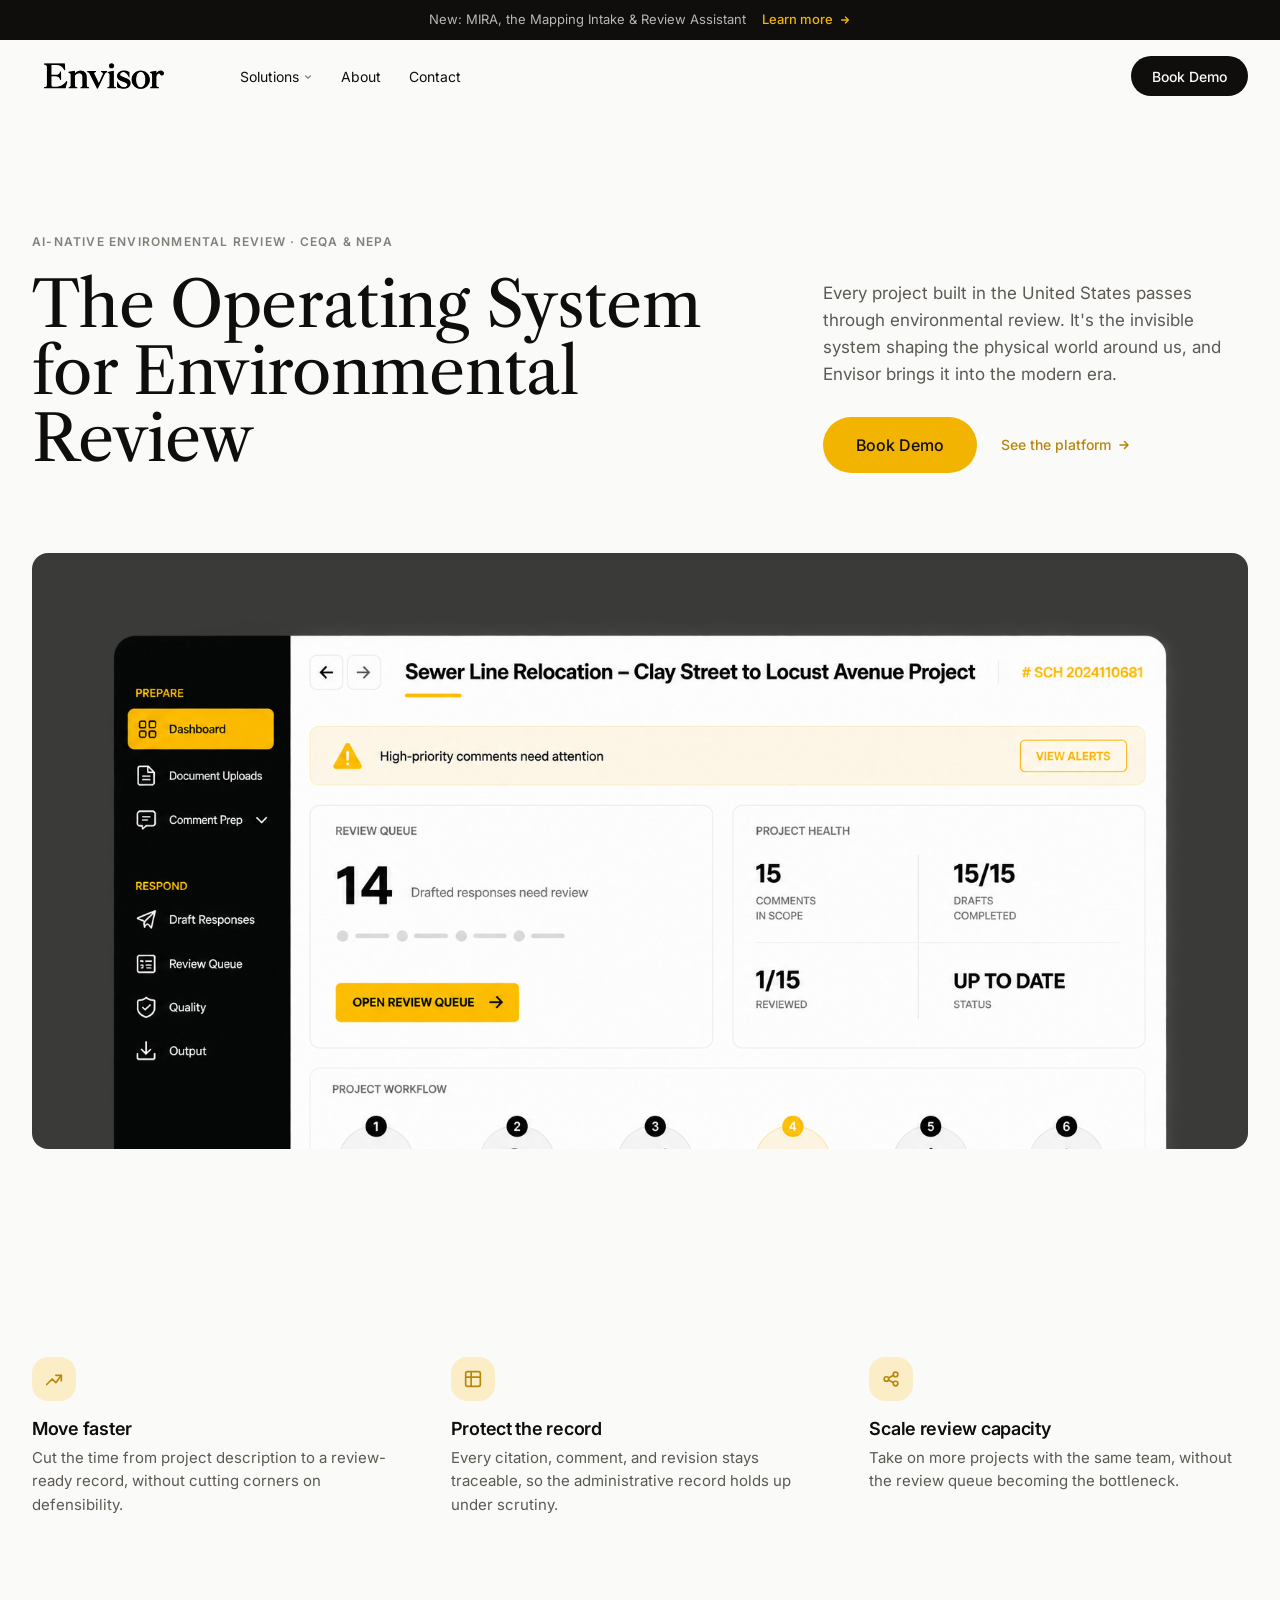
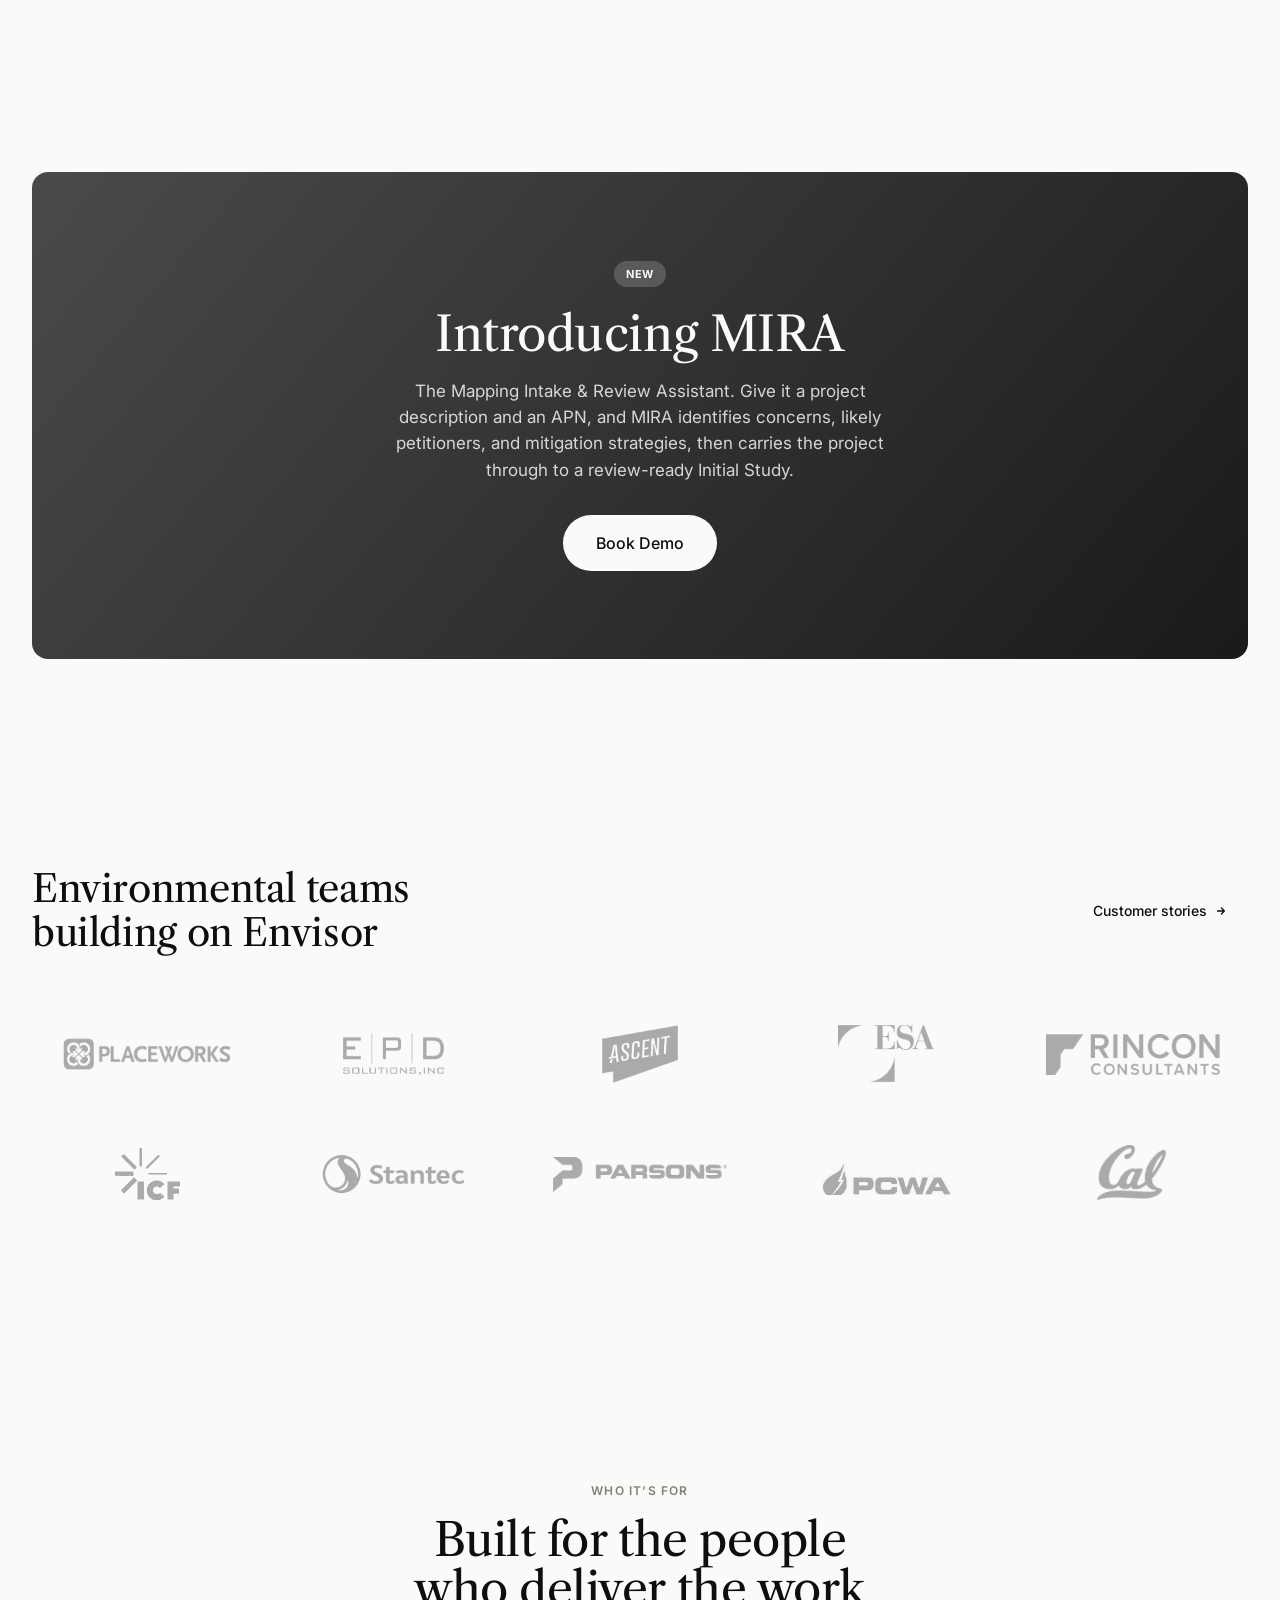
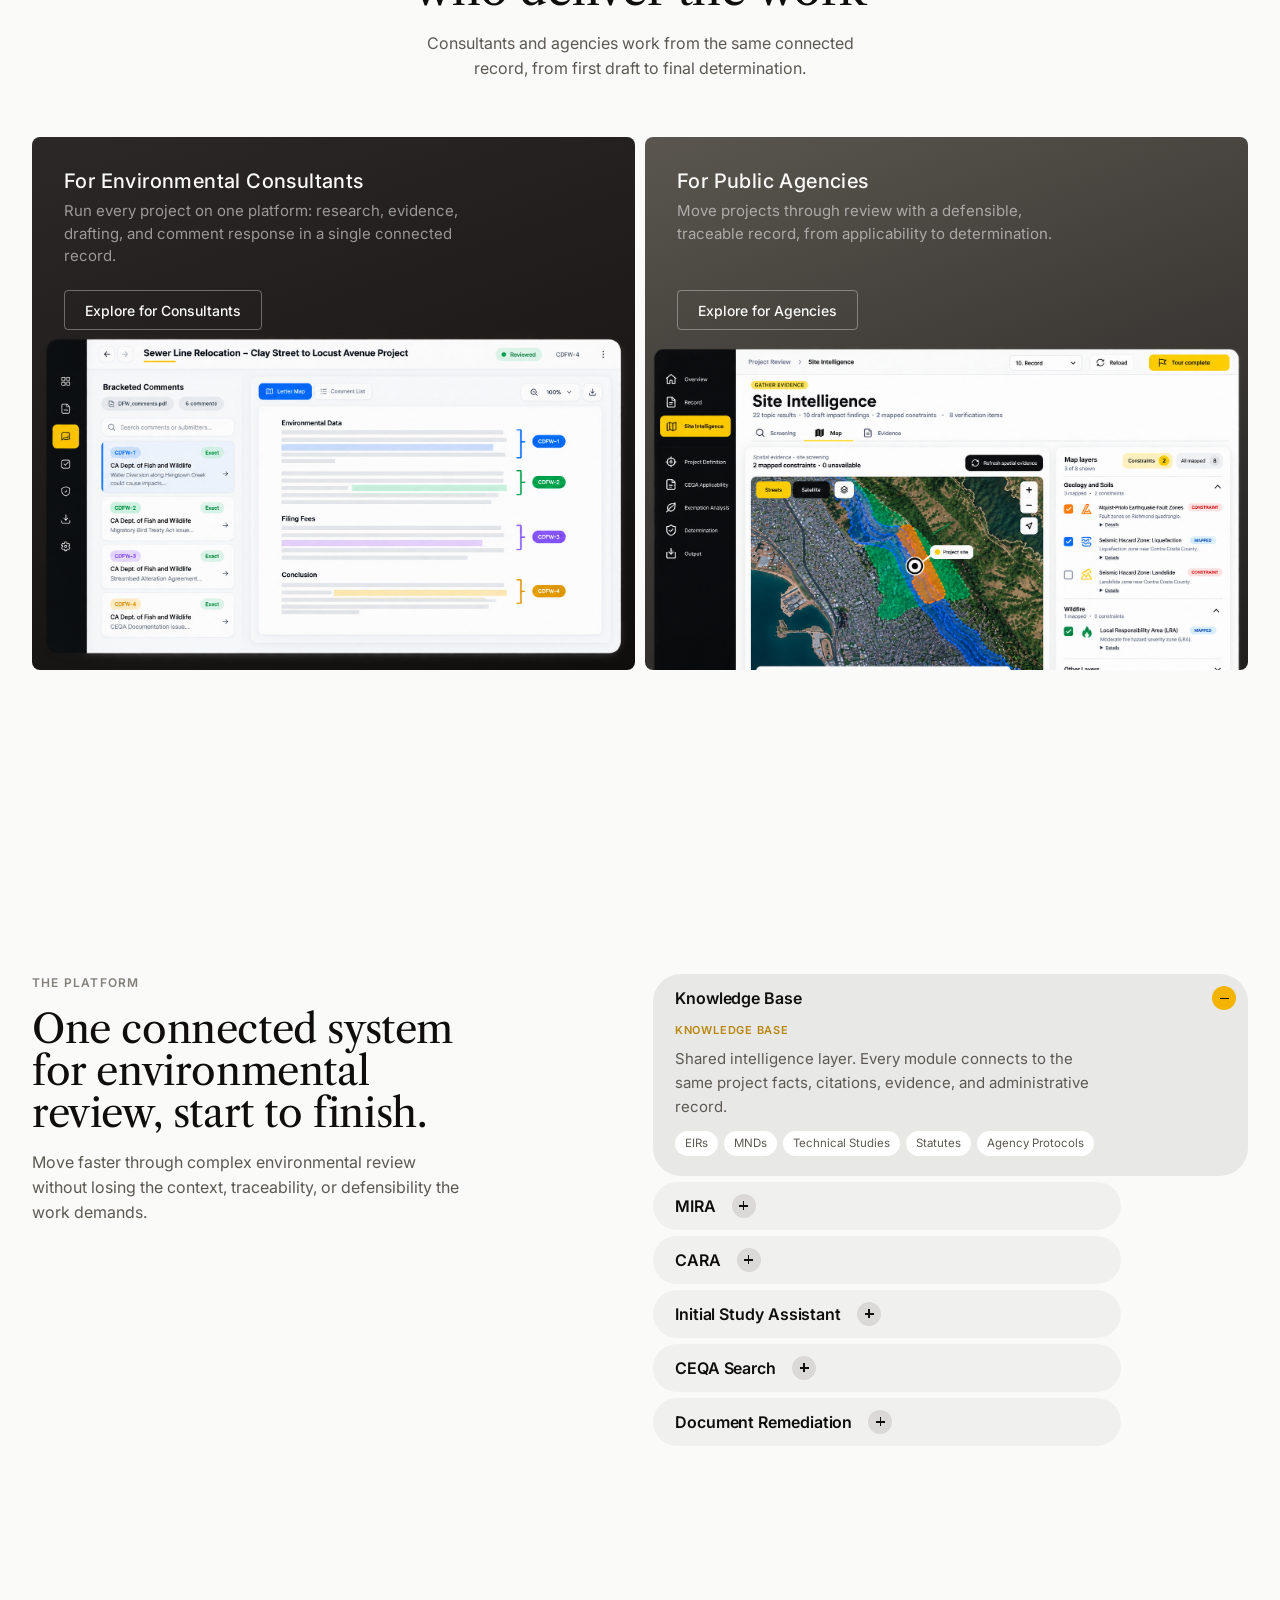
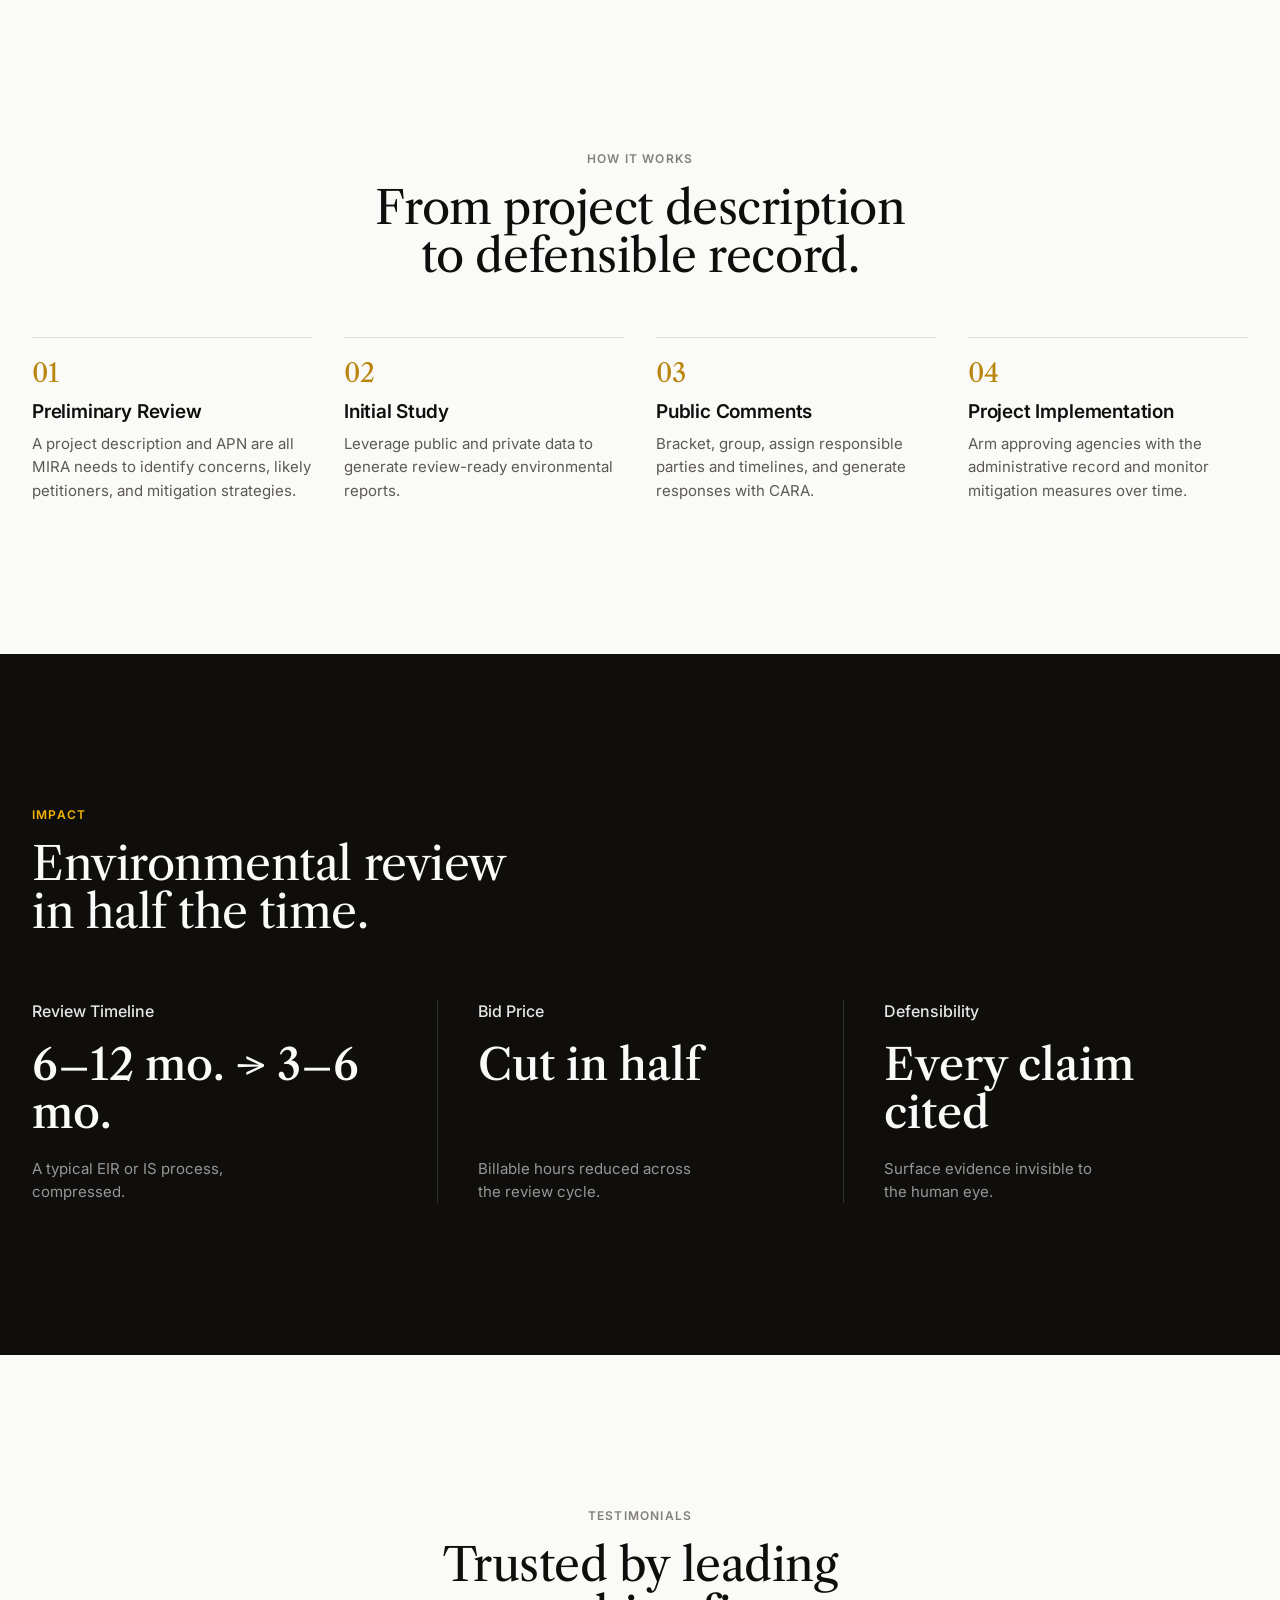
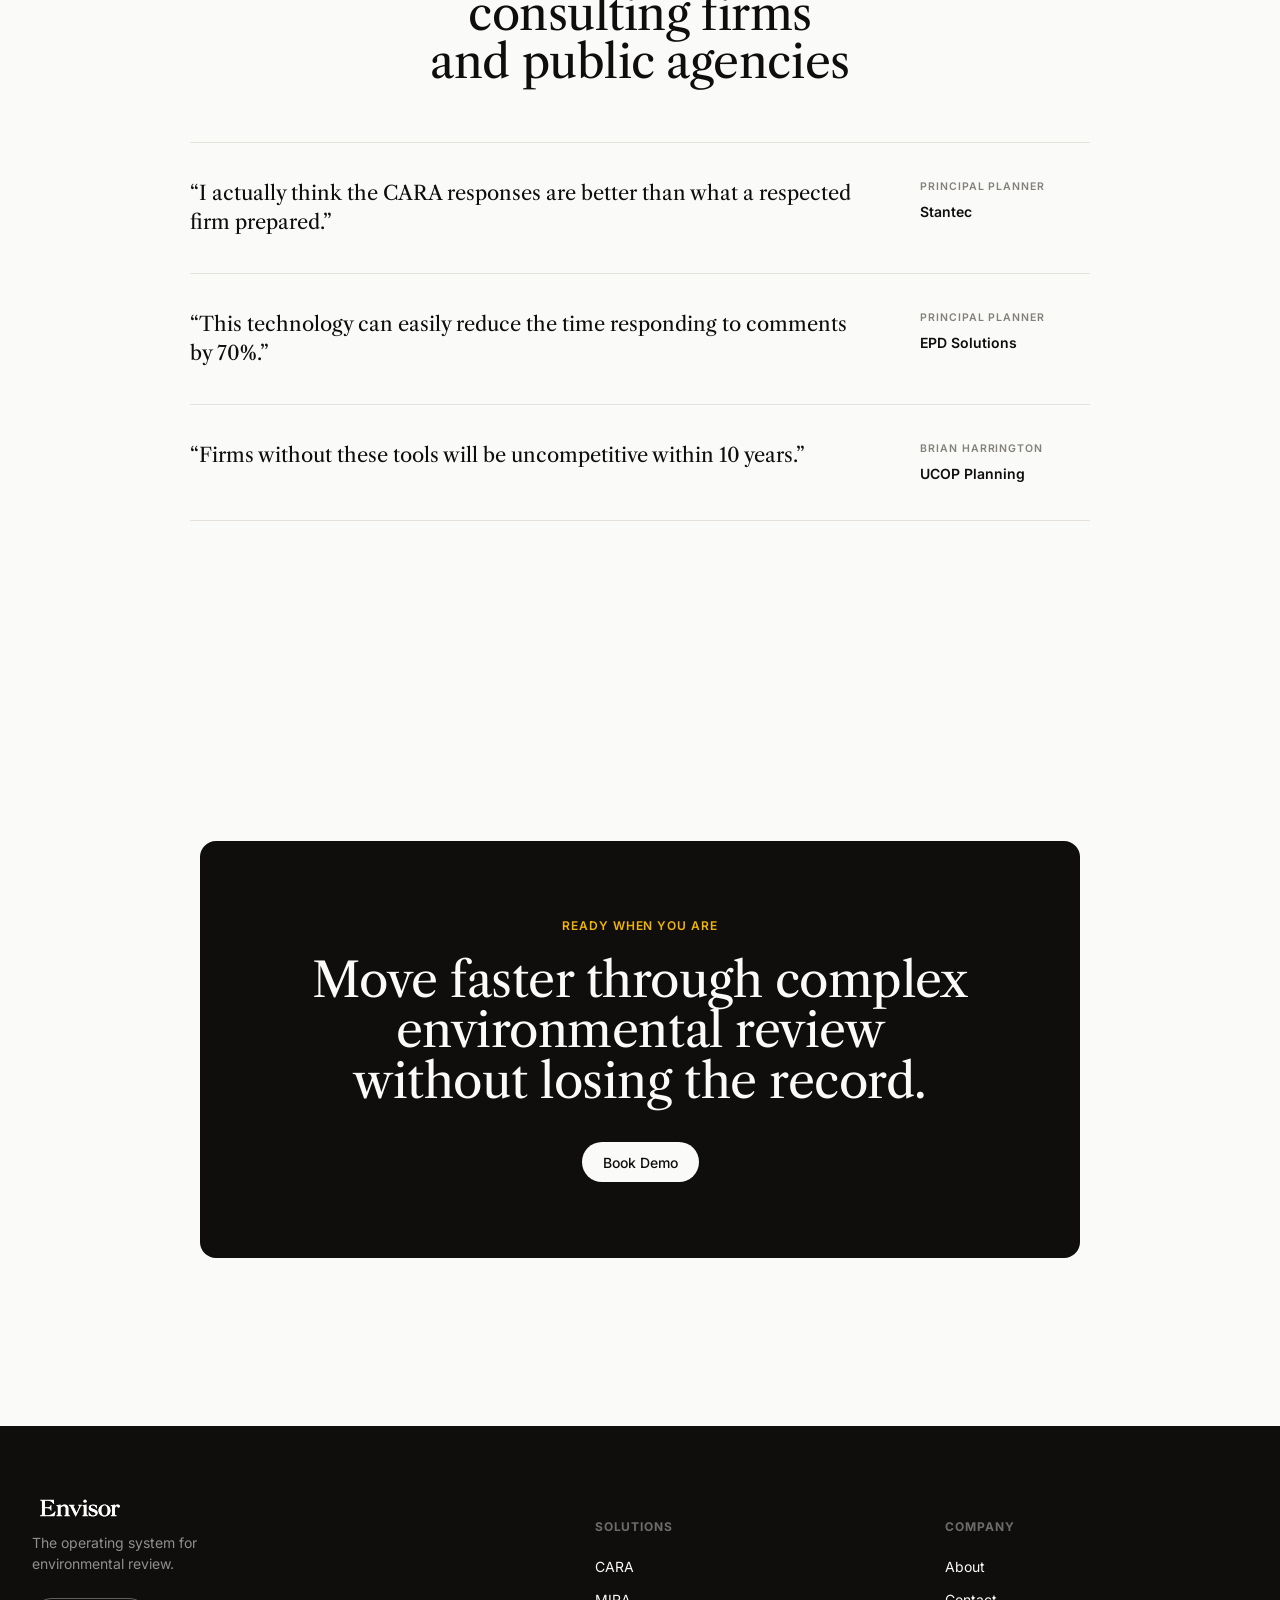
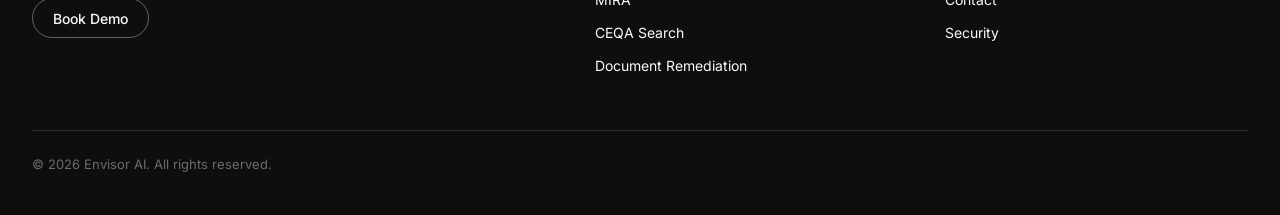
==== commit 94c73e4a: "Mirror v5/v9/v10 visual-distinctiveness fixes Co-Authored-By: Claude Sonnet 5 <noreply@anthropic.com" ====
--- a/marketing-v10/index.html
+++ b/marketing-v10/index.html
@@ -75,6 +75,32 @@
       <div class="hero-shot-crop">
         <img src="product-shots/hero-dashboard-framed.png" alt="Envisor project dashboard showing review workflow progress, open comments, and project health">
       </div>
+    </div>
+  </div>
+</section>
+
+<section class="benefits-sierra">
+  <div class="benefits-inner">
+    <div class="benefit-card reveal">
+      <span class="benefit-icon" aria-hidden="true">
+        <svg width="22" height="22" viewBox="0 0 24 24" fill="none"><path d="M4 18L10 12L14 16L20 8" stroke="currentColor" stroke-width="1.8" stroke-linecap="round" stroke-linejoin="round"/><path d="M14 8H20V14" stroke="currentColor" stroke-width="1.8" stroke-linecap="round" stroke-linejoin="round"/></svg>
+      </span>
+      <h3>Move faster</h3>
+      <p>Cut the time from project description to a review-ready record, without cutting corners on defensibility.</p>
+    </div>
+    <div class="benefit-card reveal">
+      <span class="benefit-icon" aria-hidden="true">
+        <svg width="22" height="22" viewBox="0 0 24 24" fill="none"><rect x="4" y="4" width="16" height="16" rx="2" stroke="currentColor" stroke-width="1.8"/><path d="M4 10H20M10 4V20" stroke="currentColor" stroke-width="1.8"/></svg>
+      </span>
+      <h3>Protect the record</h3>
+      <p>Every citation, comment, and revision stays traceable, so the administrative record holds up under scrutiny.</p>
+    </div>
+    <div class="benefit-card reveal">
+      <span class="benefit-icon" aria-hidden="true">
+        <svg width="22" height="22" viewBox="0 0 24 24" fill="none"><circle cx="7" cy="12" r="2.5" stroke="currentColor" stroke-width="1.8"/><circle cx="17" cy="7" r="2.5" stroke="currentColor" stroke-width="1.8"/><circle cx="17" cy="17" r="2.5" stroke="currentColor" stroke-width="1.8"/><path d="M9.2 11L14.8 8M9.2 13L14.8 16" stroke="currentColor" stroke-width="1.8"/></svg>
+      </span>
+      <h3>Scale review capacity</h3>
+      <p>Take on more projects with the same team, without the review queue becoming the bottleneck.</p>
     </div>
   </div>
 </section>
--- a/marketing-v10/styles.css
+++ b/marketing-v10/styles.css
@@ -379,6 +379,35 @@
   .hero-shot-crop { max-height: 260px; }
 }
 
+/* ---------- Benefit strip (Sierra audit) ----------
+   sierra.ai runs a three-column icon+headline+description strip directly
+   under the hero, ahead of any product/feature detail — a plain, fast
+   "why this matters" beat that this page never had (its own value
+   propositions were scattered across the bento/impact sections lower down
+   with no single up-front summary). Icons are simple line-art, not literal
+   Sierra iconography, since Sierra's own icons are proprietary illustration;
+   the *pattern* (three flat cards, no card chrome, icon-over-headline) is
+   what's sampled here. */
+.benefits-sierra { padding: var(--space-tight, 56px) 32px var(--space-lg); }
+.benefits-inner { max-width: var(--max); margin: 0 auto; display: grid; grid-template-columns: repeat(3, 1fr); gap: 40px; }
+.benefit-card { text-align: left; }
+.benefit-icon {
+  display: inline-flex;
+  align-items: center;
+  justify-content: center;
+  width: 44px;
+  height: 44px;
+  border-radius: var(--radius-md);
+  background: var(--accent-tint);
+  color: var(--accent-2);
+  margin-bottom: 18px;
+}
+.benefit-card h3 { font-size: 18px; font-weight: 600; margin: 0 0 8px; color: var(--ink); }
+.benefit-card p { font-size: 15px; line-height: 1.55; color: var(--muted); margin: 0; }
+@media (max-width: 860px) {
+  .benefits-inner { grid-template-columns: 1fr; gap: 32px; }
+}
+
 /* ---------- Announcement (Introducing MIRA) — Sierra gradient bento card ---------- */
 .announce { padding: var(--space-tight) 32px; }
 .announce-card {
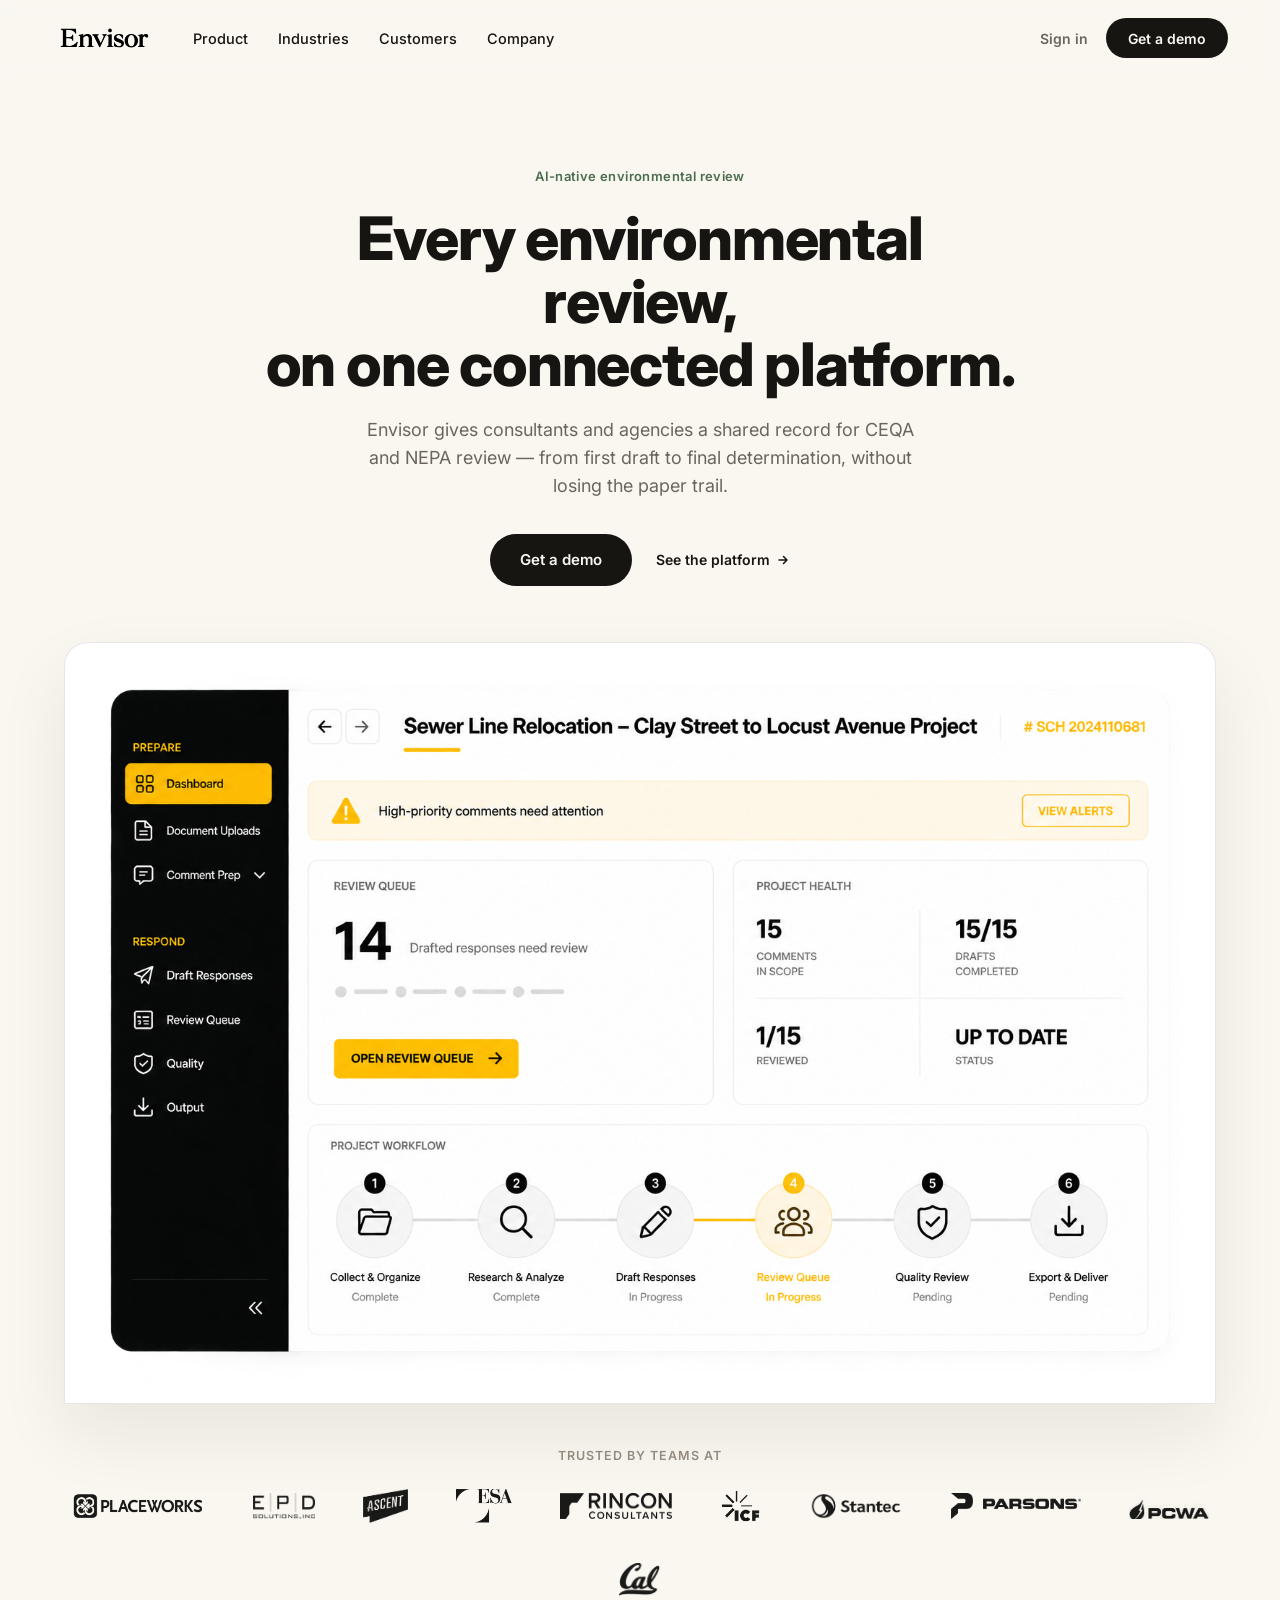
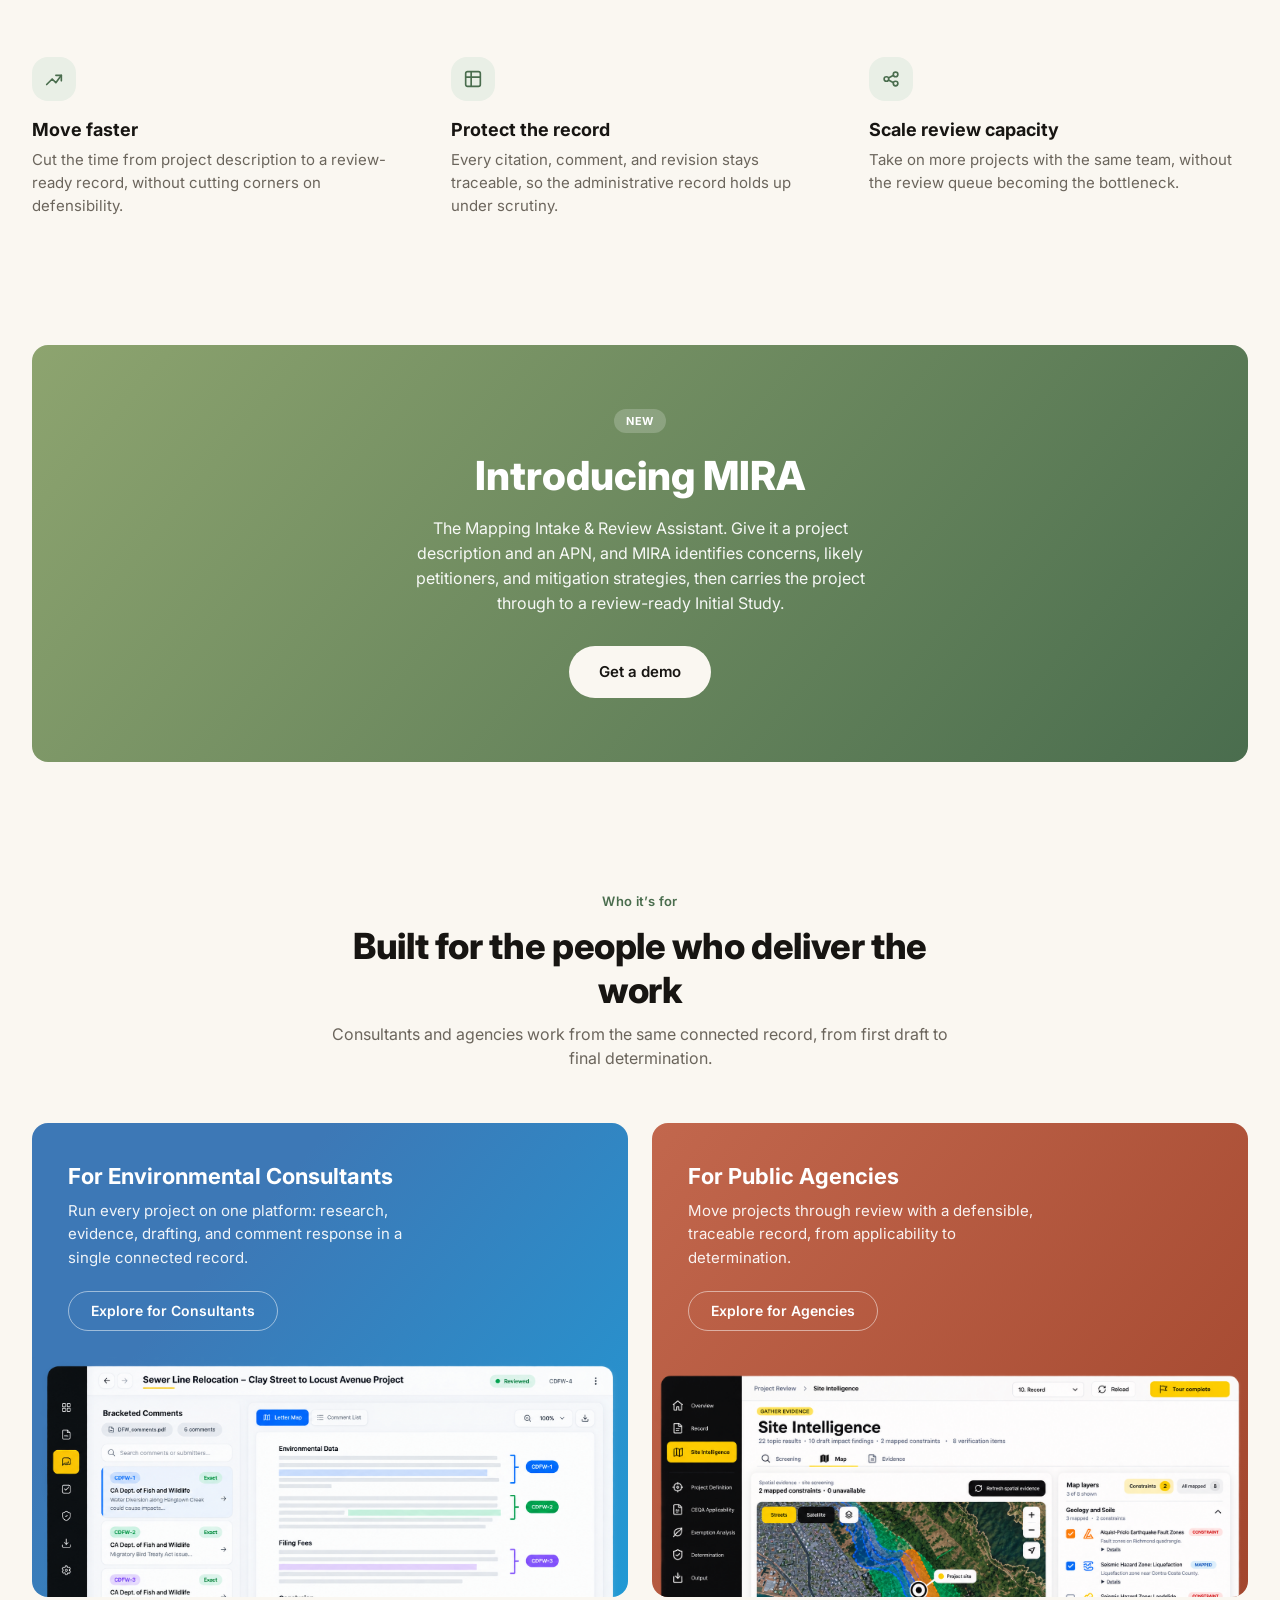
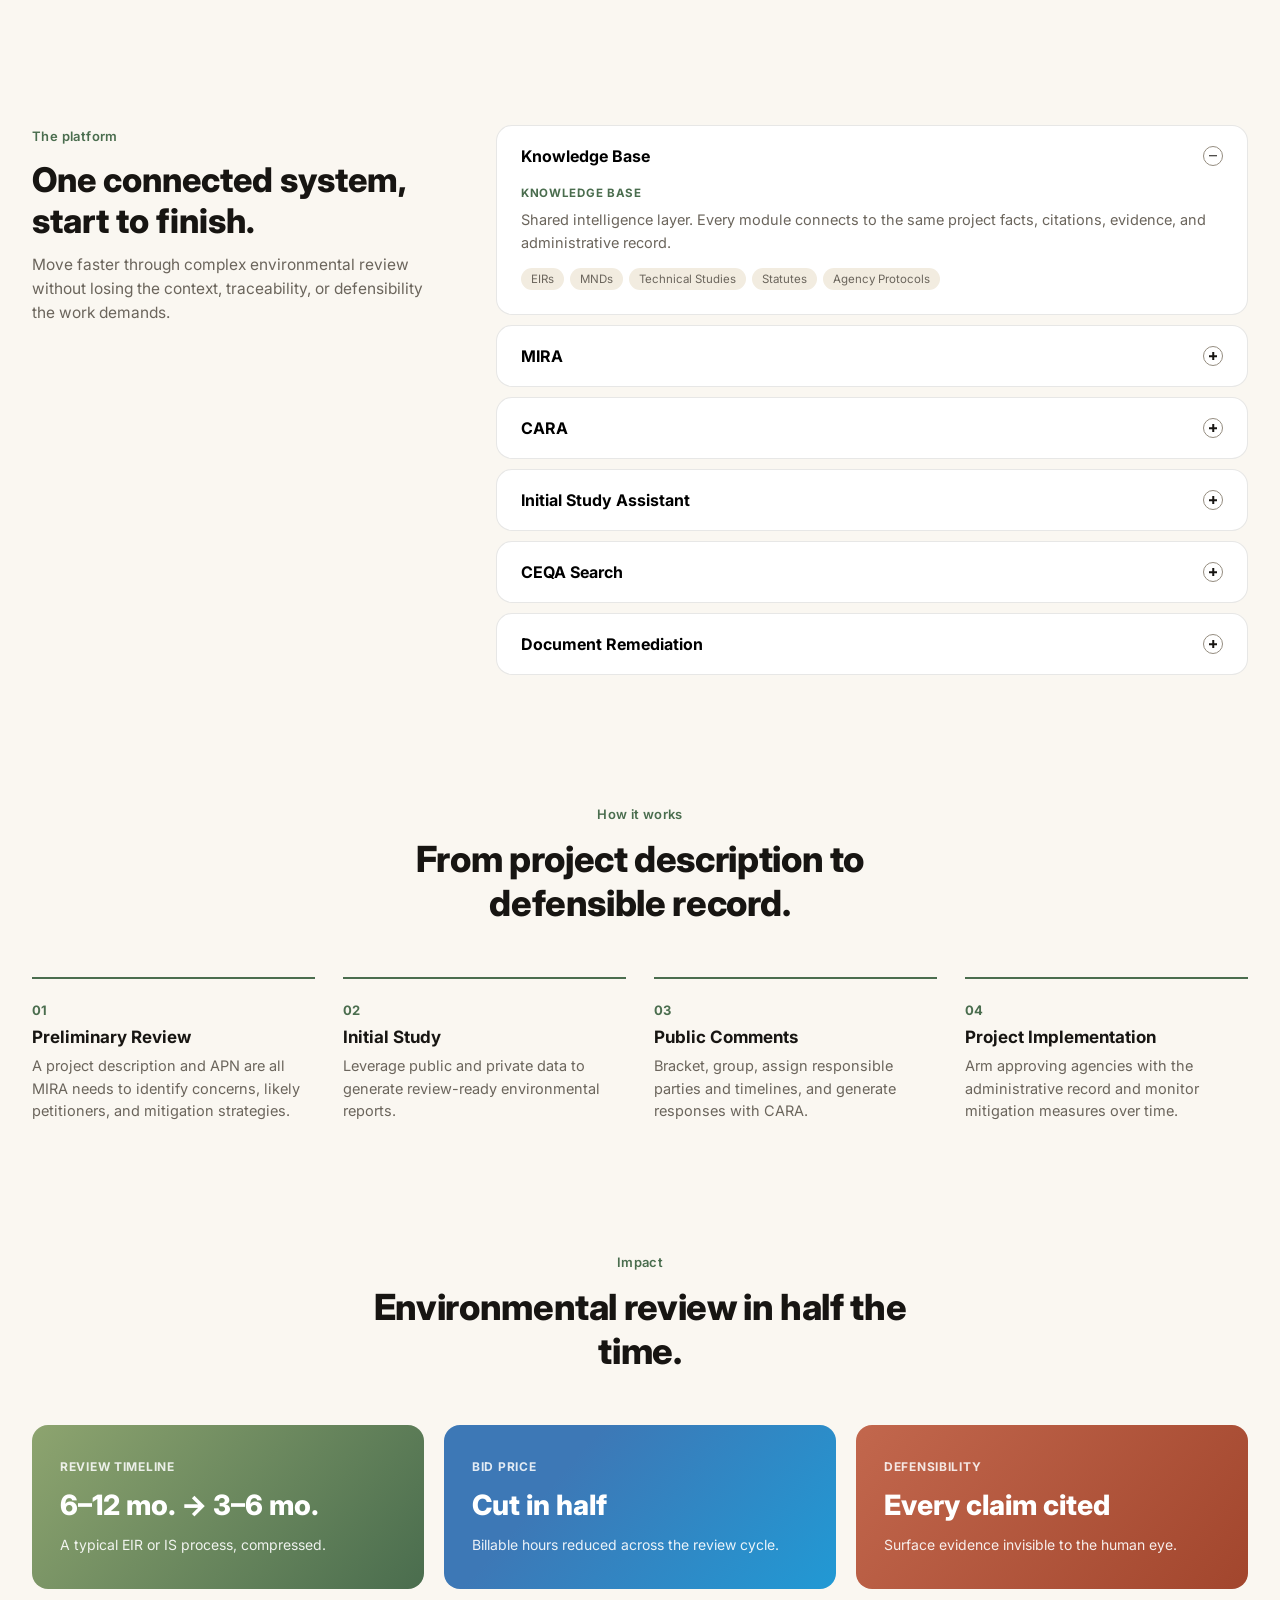
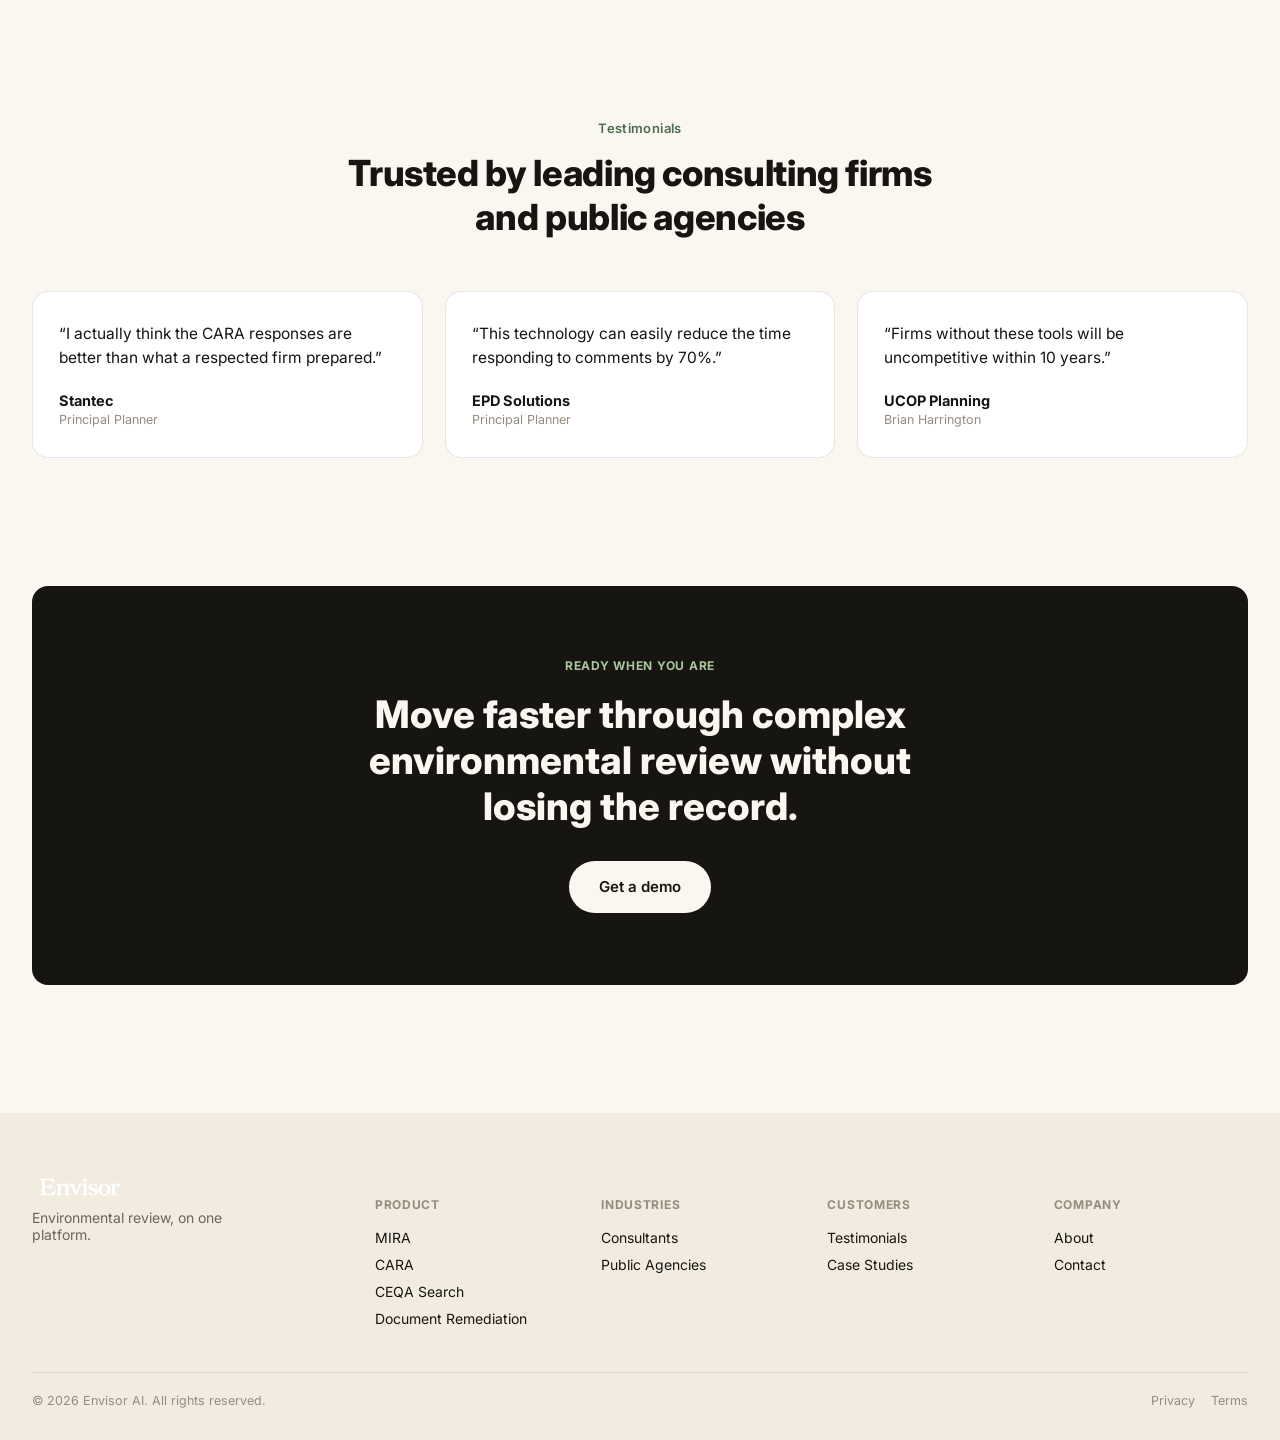
==== commit de03043f: "Mirror v6-v10 full redesigns, update listing copy Co-Authored-By: Claude Sonnet 5 <noreply@anthropic" ====
--- a/marketing-v10/index.html
+++ b/marketing-v10/index.html
@@ -3,79 +3,74 @@
 <head>
 <meta charset="UTF-8">
 <meta name="viewport" content="width=device-width, initial-scale=1.0">
-<title>Envisor | The Operating System for Environmental Review</title>
+<title>Envisor | Environmental review, on one platform</title>
 <meta name="description" content="Envisor is a purpose-built AI platform for environmental review. Research, draft, respond to comments, and defend environmental documents in one connected system.">
 <link rel="icon" href="favicon.svg" type="image/svg+xml">
 <link rel="preconnect" href="https://fonts.googleapis.com">
 <link rel="preconnect" href="https://fonts.gstatic.com" crossorigin>
-<link href="https://fonts.googleapis.com/css2?family=Libre+Caslon+Text:ital@0;1&family=Inter:wght@400;500;600;700&display=swap" rel="stylesheet">
+<link href="https://fonts.googleapis.com/css2?family=Libre+Caslon+Text:ital@0;1&family=Inter:wght@400;500;600;700;800&display=swap" rel="stylesheet">
 <link rel="stylesheet" href="styles.css">
 </head>
 <body>
 
-<div class="topbar">
-  <div class="topbar-inner">
-    <span>New: MIRA, the Mapping Intake &amp; Review Assistant</span>
-    <a href="#mira">Learn more
-      <svg width="12" height="12" viewBox="0 0 14 14" fill="none"><path d="M3 7H11M11 7L7.5 3.5M11 7L7.5 10.5" stroke="currentColor" stroke-width="1.5" stroke-linecap="round" stroke-linejoin="round"/></svg>
-    </a>
-  </div>
-</div>
 <header class="nav" id="site-nav">
   <div class="nav-inner">
     <a href="/" class="nav-logo"><img src="envisor-logo-ink.svg" alt="Envisor"></a>
     <ul class="nav-links">
-      <li class="nav-item" tabindex="0">
-        <span>Solutions
-          <svg width="10" height="10" viewBox="0 0 12 12" fill="none"><path d="M3 4.5L6 7.5L9 4.5" stroke="currentColor" stroke-width="1.4" stroke-linecap="round" stroke-linejoin="round"/></svg>
-        </span>
-        <div class="nav-dropdown">
-          <a href="#platform"><span class="dd-title">CARA</span><span class="dd-desc">CEQA Comment Response Application</span></a>
-          <a href="#platform"><span class="dd-title">MIRA</span><span class="dd-desc">Mapping Intake &amp; Review Assistant</span></a>
-          <a href="#platform"><span class="dd-title">CEQA Search</span><span class="dd-desc">Free semantic search</span></a>
-          <a href="#platform"><span class="dd-title">Document Remediation</span><span class="dd-desc">WCAG 2.2 conversion</span></a>
-        </div>
-      </li>
-      <li class="nav-item"><a href="#about">About</a></li>
-      <li class="nav-item"><a href="#contact">Contact</a></li>
+      <li class="nav-item"><a href="#platform">Product</a></li>
+      <li class="nav-item"><a href="#bento">Industries</a></li>
+      <li class="nav-item"><a href="#customers">Customers</a></li>
+      <li class="nav-item"><a href="#about">Company</a></li>
     </ul>
     <div class="nav-actions">
-      <a href="/contact" class="btn btn-ink">Book Demo</a>
+      <a href="/contact" class="nav-signin">Sign in</a>
+      <a href="/contact" class="btn btn-pill btn-ink">Get a demo</a>
     </div>
     <button class="nav-mobile-toggle" id="menu-toggle" aria-label="Open menu" aria-expanded="false">
       <span></span><span></span><span></span>
     </button>
   </div>
   <div class="mobile-nav" id="mobile-nav">
-    <a href="#platform">Solutions</a>
-    <a href="#about">About</a>
-    <a href="#contact">Contact</a>
-    <a href="/contact" class="btn btn-ink">Book Demo</a>
+    <a href="#platform">Product</a>
+    <a href="#bento">Industries</a>
+    <a href="#customers">Customers</a>
+    <a href="#about">Company</a>
+    <a href="/contact" class="btn btn-pill btn-ink">Get a demo</a>
   </div>
 </header>
 
-<section class="hero-band">
-  <div class="hero-top">
-    <div class="hero-top-left">
-      <p class="eyebrow">AI-NATIVE ENVIRONMENTAL REVIEW &middot; CEQA &amp; NEPA</p>
-      <h1 class="hero-headline">The Operating System<br>for Environmental Review</h1>
-    </div>
-    <div class="hero-top-right">
-      <p class="hero-sub">Every project built in the United States passes through environmental review. It's the invisible system shaping the physical world around us, and Envisor brings it into the modern era.</p>
-      <div class="hero-cta-row">
-        <a href="/contact" class="btn btn-lg btn-primary">Book Demo</a>
-        <a href="#platform" class="btn-text">See the platform
-          <svg width="14" height="14" viewBox="0 0 14 14" fill="none"><path d="M3 7H11M11 7L7.5 3.5M11 7L7.5 10.5" stroke="currentColor" stroke-width="1.5" stroke-linecap="round" stroke-linejoin="round"/></svg>
-        </a>
-      </div>
-    </div>
-  </div>
-  <div class="hero-shot-band">
+<section class="hero">
+  <div class="hero-inner">
+    <p class="eyebrow">AI-native environmental review</p>
+    <h1 class="hero-headline">Every environmental review,<br>on one connected platform.</h1>
+    <p class="hero-sub">Envisor gives consultants and agencies a shared record for CEQA and NEPA review — from first draft to final determination, without losing the paper trail.</p>
+    <div class="hero-cta-row">
+      <a href="/contact" class="btn btn-pill btn-lg btn-primary">Get a demo</a>
+      <a href="#platform" class="btn-text">See the platform
+        <svg width="14" height="14" viewBox="0 0 14 14" fill="none"><path d="M3 7H11M11 7L7.5 3.5M11 7L7.5 10.5" stroke="currentColor" stroke-width="1.5" stroke-linecap="round" stroke-linejoin="round"/></svg>
+      </a>
+    </div>
+  </div>
+  <div class="hero-shot-band reveal">
     <div class="hero-shot-frame">
-      <div class="hero-shot-crop">
-        <img src="product-shots/hero-dashboard-framed.png" alt="Envisor project dashboard showing review workflow progress, open comments, and project health">
-      </div>
-    </div>
+      <img src="product-shots/hero-dashboard-framed.png" alt="Envisor project dashboard showing review workflow progress, open comments, and project health">
+    </div>
+  </div>
+</section>
+
+<section class="logo-carousel-band">
+  <p class="logo-carousel-label">Trusted by teams at</p>
+  <div class="logo-carousel-track">
+    <div class="logo-carousel-cell"><img src="logos/placeworks.png" alt="PlaceWorks" loading="lazy"></div>
+    <div class="logo-carousel-cell"><img src="logos/epd.png" alt="EPD Solutions" loading="lazy"></div>
+    <div class="logo-carousel-cell"><img class="logo-lg" src="logos/Ascent_Logo_FullColor.png.png" alt="Ascent Environmental" loading="lazy"></div>
+    <div class="logo-carousel-cell"><img class="logo-lg" src="logos/esa.png" alt="ESA — Environmental Science Associates" loading="lazy"></div>
+    <div class="logo-carousel-cell"><img src="logos/rincon.png" alt="Rincon Consultants" loading="lazy"></div>
+    <div class="logo-carousel-cell"><img class="logo-lg" src="logos/Logo-ICF.png" alt="ICF" loading="lazy"></div>
+    <div class="logo-carousel-cell"><img src="logos/stantec.png" alt="Stantec" loading="lazy"></div>
+    <div class="logo-carousel-cell"><img src="logos/Parsons_Corporation_logo.png" alt="Parsons" loading="lazy"></div>
+    <div class="logo-carousel-cell"><img src="logos/pcwa.png" alt="Placer County Water Agency" loading="lazy"></div>
+    <div class="logo-carousel-cell"><img class="logo-lg" src="logos/UC_Berkeley_Cal_logo.png" alt="UC Berkeley" loading="lazy"></div>
   </div>
 </section>
 
@@ -106,52 +101,31 @@
 </section>
 
 <section class="announce" id="mira">
-  <div class="announce-card reveal">
+  <div class="announce-card announce-card--green reveal">
     <span class="announce-badge">NEW</span>
     <h2>Introducing MIRA</h2>
     <p>The Mapping Intake &amp; Review Assistant. Give it a project description and an APN, and MIRA identifies concerns, likely petitioners, and mitigation strategies, then carries the project through to a review-ready Initial Study.</p>
-    <a href="/contact" class="btn btn-lg btn-light">Book Demo</a>
-  </div>
-</section>
-
-<section class="logowall">
-  <div class="logowall-head reveal">
-    <h2>Environmental teams building on Envisor</h2>
-    <a href="#customers" class="btn btn-outline-ink">Customer stories
-      <svg width="12" height="12" viewBox="0 0 14 14" fill="none"><path d="M3 7H11M11 7L7.5 3.5M11 7L7.5 10.5" stroke="currentColor" stroke-width="1.5" stroke-linecap="round" stroke-linejoin="round"/></svg>
-    </a>
-  </div>
-  <div class="logowall-grid">
-    <div class="logo-cell reveal"><img src="logos/placeworks.png" alt="PlaceWorks" loading="lazy"></div>
-    <div class="logo-cell reveal"><img src="logos/epd.png" alt="EPD Solutions" loading="lazy"></div>
-    <div class="logo-cell reveal"><img class="logo-lg" src="logos/Ascent_Logo_FullColor.png.png" alt="Ascent Environmental" loading="lazy"></div>
-    <div class="logo-cell reveal"><img class="logo-lg" src="logos/esa.png" alt="ESA — Environmental Science Associates" loading="lazy"></div>
-    <div class="logo-cell reveal"><img src="logos/rincon.png" alt="Rincon Consultants" loading="lazy"></div>
-    <div class="logo-cell reveal"><img class="logo-lg" src="logos/Logo-ICF.png" alt="ICF" loading="lazy"></div>
-    <div class="logo-cell reveal"><img src="logos/stantec.png" alt="Stantec" loading="lazy"></div>
-    <div class="logo-cell reveal"><img src="logos/Parsons_Corporation_logo.png" alt="Parsons" loading="lazy"></div>
-    <div class="logo-cell reveal"><img src="logos/pcwa.png" alt="Placer County Water Agency" loading="lazy"></div>
-    <div class="logo-cell reveal"><img class="logo-lg" src="logos/UC_Berkeley_Cal_logo.png" alt="UC Berkeley" loading="lazy"></div>
-  </div>
-</section>
-
-<section class="bento">
+    <a href="/contact" class="btn btn-pill btn-lg btn-light">Get a demo</a>
+  </div>
+</section>
+
+<section class="bento" id="bento">
   <div class="sec-head reveal">
     <span class="eyebrow">Who it&rsquo;s for</span>
     <h2>Built for the people who deliver the work</h2>
     <p>Consultants and agencies work from the same connected record, from first draft to final determination.</p>
   </div>
   <div class="bento-grid reveal">
-    <div class="bento-tile bento-tile--consultants">
+    <div class="bento-tile bento-tile--blue">
       <h3>For Environmental Consultants</h3>
       <p>Run every project on one platform: research, evidence, drafting, and comment response in a single connected record.</p>
-      <a href="#" class="btn btn-outline-light">Explore for Consultants</a>
+      <a href="#" class="btn btn-pill btn-outline-light">Explore for Consultants</a>
       <div class="bento-shot"><img src="product-shots/cara-bracketed-comments.png" alt="CARA bracketed comments showing public comment letters mapped to agency issues by color-coded section"></div>
     </div>
-    <div class="bento-tile bento-tile--agencies">
+    <div class="bento-tile bento-tile--terracotta">
       <h3>For Public Agencies</h3>
       <p>Move projects through review with a defensible, traceable record, from applicability to determination.</p>
-      <a href="#" class="btn btn-outline-light">Explore for Agencies</a>
+      <a href="#" class="btn btn-pill btn-outline-light">Explore for Agencies</a>
       <div class="bento-shot"><img src="product-shots/mira-site-intelligence-soft.png" alt="Site Intelligence map showing mapped environmental constraints for a project site"></div>
     </div>
   </div>
@@ -161,7 +135,7 @@
   <div class="platform-inner">
     <div class="platform-intro reveal">
       <span class="eyebrow">The platform</span>
-      <h2>One connected system for environmental review, start to finish.</h2>
+      <h2>One connected system, start to finish.</h2>
       <p>Move faster through complex environmental review without losing the context, traceability, or defensibility the work demands.</p>
     </div>
     <div class="accordion reveal">
@@ -264,17 +238,17 @@
       <h2>Environmental review in half the time.</h2>
     </div>
     <div class="impact-grid reveal">
-      <div class="impact-stat">
+      <div class="impact-stat impact-stat--green">
         <span class="impact-eyebrow">Review Timeline</span>
         <span class="impact-num">6–12 mo. &rarr; 3–6 mo.</span>
         <p class="impact-desc">A typical EIR or IS process, compressed.</p>
       </div>
-      <div class="impact-stat">
+      <div class="impact-stat impact-stat--blue">
         <span class="impact-eyebrow">Bid Price</span>
         <span class="impact-num">Cut in half</span>
         <p class="impact-desc">Billable hours reduced across the review cycle.</p>
       </div>
-      <div class="impact-stat">
+      <div class="impact-stat impact-stat--terracotta">
         <span class="impact-eyebrow">Defensibility</span>
         <span class="impact-num">Every claim cited</span>
         <p class="impact-desc">Surface evidence invisible to the human eye.</p>
@@ -284,25 +258,23 @@
 </section>
 
 <section class="testimonials" id="customers">
-  <div class="testimonials-inner">
-    <div class="sec-head reveal">
-      <span class="eyebrow">Testimonials</span>
-      <h2>Trusted by leading consulting firms and public agencies</h2>
-    </div>
-    <div class="testimonial-list reveal">
-      <blockquote class="testimonial">
-        <p>&ldquo;I actually think the CARA responses are better than what a respected firm prepared.&rdquo;</p>
-        <cite><span class="t-role">Principal Planner</span><span class="t-org">Stantec</span></cite>
-      </blockquote>
-      <blockquote class="testimonial">
-        <p>&ldquo;This technology can easily reduce the time responding to comments by 70%.&rdquo;</p>
-        <cite><span class="t-role">Principal Planner</span><span class="t-org">EPD Solutions</span></cite>
-      </blockquote>
-      <blockquote class="testimonial">
-        <p>&ldquo;Firms without these tools will be uncompetitive within 10 years.&rdquo;</p>
-        <cite><span class="t-role">Brian Harrington</span><span class="t-org">UCOP Planning</span></cite>
-      </blockquote>
-    </div>
+  <div class="sec-head reveal">
+    <span class="eyebrow">Testimonials</span>
+    <h2>Trusted by leading consulting firms and public agencies</h2>
+  </div>
+  <div class="testimonial-cards reveal">
+    <blockquote class="testimonial-card">
+      <p>&ldquo;I actually think the CARA responses are better than what a respected firm prepared.&rdquo;</p>
+      <cite><span class="t-org">Stantec</span><span class="t-role">Principal Planner</span></cite>
+    </blockquote>
+    <blockquote class="testimonial-card">
+      <p>&ldquo;This technology can easily reduce the time responding to comments by 70%.&rdquo;</p>
+      <cite><span class="t-org">EPD Solutions</span><span class="t-role">Principal Planner</span></cite>
+    </blockquote>
+    <blockquote class="testimonial-card">
+      <p>&ldquo;Firms without these tools will be uncompetitive within 10 years.&rdquo;</p>
+      <cite><span class="t-org">UCOP Planning</span><span class="t-role">Brian Harrington</span></cite>
+    </blockquote>
   </div>
 </section>
 
@@ -310,32 +282,43 @@
   <div class="final-cta-card reveal">
     <span class="final-cta-eyebrow">Ready when you are</span>
     <h2>Move faster through complex environmental review without losing the record.</h2>
-    <a href="/contact" class="btn btn-light">Book Demo</a>
-  </div>
-</section>
-
-<footer class="footer" id="contact">
+    <a href="/contact" class="btn btn-pill btn-lg btn-light">Get a demo</a>
+  </div>
+</section>
+
+<footer class="footer" id="about">
   <div class="footer-inner">
     <div class="footer-brand">
       <img class="footer-logo" src="envisor-logo.svg" alt="Envisor">
-      <p>The operating system for environmental review.</p>
-      <a href="/contact" class="btn btn-outline-light">Book Demo</a>
+      <p>Environmental review, on one platform.</p>
     </div>
     <div class="footer-col">
-      <h5>Solutions</h5>
+      <h5>Product</h5>
+      <a href="#platform">MIRA</a>
       <a href="#platform">CARA</a>
-      <a href="#platform">MIRA</a>
       <a href="#platform">CEQA Search</a>
       <a href="#platform">Document Remediation</a>
+    </div>
+    <div class="footer-col">
+      <h5>Industries</h5>
+      <a href="#bento">Consultants</a>
+      <a href="#bento">Public Agencies</a>
+    </div>
+    <div class="footer-col">
+      <h5>Customers</h5>
+      <a href="#customers">Testimonials</a>
+      <a href="#customers">Case Studies</a>
     </div>
     <div class="footer-col">
       <h5>Company</h5>
       <a href="#about">About</a>
-      <a href="#contact">Contact</a>
-      <a href="#">Security</a>
-    </div>
-  </div>
-  <div class="footer-bottom">&copy; 2026 Envisor AI. All rights reserved.</div>
+      <a href="/contact">Contact</a>
+    </div>
+  </div>
+  <div class="footer-bottom">
+    <span>&copy; 2026 Envisor AI. All rights reserved.</span>
+    <span class="footer-legal"><a href="#">Privacy</a><a href="#">Terms</a></span>
+  </div>
 </footer>
 
 <script>
--- a/marketing-v10/styles.css
+++ b/marketing-v10/styles.css
@@ -1,848 +1,212 @@
-/* ===================================================================
-   Envisor — Marketing Website v4 "Blended Inspirations"
-   Design register: blend of Legora (cinematic photography energy,
-   forest-green accent, accordion feature list), Hebbia (dark
-   asymmetric bento product grid, tracked serif impact statements),
-   and Sierra (rounded pill buttons/nav, generous logo wall, gradient
-   bento tiles) — reskinned onto v3's cream/ink base and real Envisor
-   content. See HANDOFF.md for full sourcing and rationale.
-   =================================================================== */
+/* ==========================================================================
+   Envisor v10 — Sierra concept
+   Full independent redesign modeled on sierra.ai: warm cream ground, full
+   two-tier pill buttons, 16px card radius, three real gradient treatments
+   sampled from sierra.ai in this repo's own earlier forensic pass (green/
+   blue/terracotta — not a single repeated hue), full-color logo wall,
+   generous corporate-minimal whitespace. Own token set — does not inherit
+   v4's black/yellow/white/gray palette.
+   ========================================================================== */
 
 :root {
-  --bg: #fafaf9;
-  --ink: #0f0e0d;
-  --muted: #5c5952;
-  --muted-2: #83807a;
-  --border: #e4e1da;
-  --card: #ffffff;
-  --accent: #F2B400;        /* brand yellow — fills: buttons, active states, badges */
-  --accent-2: #B8860B;      /* deep amber — hover-darken of fills, and text-on-light contexts where bright yellow reads too low-contrast */
-  --accent-tint: #FBEEC7;   /* pale yellow fill for tags/badges */
-  --dark-1: #0f0e0d;
-  --dark-2: #201f1e;        /* neutral dark gray, for bento/lane cards */
-  --dark-3: #0f0e0d;
-
-  /* radius scale — every radius used anywhere on the page routes through one
-     of these five, named, so the vocabulary is auditable in one place */
-  --radius-sm: 999px;       /* pill buttons/tags — Sierra/Legora signature */
-  /* SIERRA RE-AUDIT (2026-08-22): sierra.ai runs its ENTIRE page on exactly two
-     radii — pill for anything interactive, and a single flat 16px for every
-     surface (verified by computed style on their hero gradient card, their
-     three-up product cards, and their nav dropdown: all borderTopLeftRadius
-     16px, all padding 32px). This page had 14 / 22 / 28 as three separate
-     "card" steps, which is three answers to one question — a viewer reads the
-     inconsistency long before they read the rationale. md and lg now both
-     resolve to Sierra's 16px so every generic surface on the page shares one
-     shape. The two remaining exceptions below are genuine cross-reference
-     borrows (Legora's capsule, Hebbia's sharp tile), not a card scale. */
-  --radius-md: 16px;        /* small cards: nav dropdown, logo cells */
-  --radius-lg: 16px;        /* standard cards: announce, impact, testimonials */
-  --radius-xl: 28px;        /* accordion capsules — Legora's own shape */
-  --radius-sharp: 8px;      /* the one deliberate exception: Hebbia bento tiles */
-  --radius-sharp-sm: 4px;   /* sharp scale's small step — CTAs *inside* the Hebbia bento
-                               tiles, sampled from hebbia.com's own 4px buttons. A pill
-                               button inside an 8px-radius tile was cancelling the exact
-                               contrast that section exists to create. Used nowhere else. */
-
-  /* ink washes — resting/active fill pair for the Legora accordion capsules.
-     Deliberately neutral, not a hue: Legora separates a closed row from an open
-     one by depth of the same neutral, never by color, so the accent stays free
-     to do one small, precise job (the toggle chip). */
-  --surface-1: rgba(15, 14, 13, 0.04);
-  --surface-2: rgba(15, 14, 13, 0.075);
-
-  /* spacing scale — every section's top+bottom padding is one of these three,
-     applied explicitly on both sides, so no section depends on a neighbor's
-     padding to create its own gap. Widened toward harvey.ai's own generous
-     ladder per the CEO's explicit direction (2026-08-22): "Harvey uses a lot
-     of white/negative space... that could communicate 'this is serious
-     enterprise software.'" */
-  --space-tight: 104px;     /* transitional sections: announce, logo wall */
-  --space-lg: 152px;        /* standard content sections */
-  --space-xl: 168px;        /* bookends: hero band, final CTA */
-
-  /* gradients — named so the palette is visible without reading comments */
-  --gradient-announce: linear-gradient(130deg, #4a4a48 0%, #1a1a19 100%);
-  --gradient-impact-blue: linear-gradient(131deg, #3D78B6 29.8%, #03BDF5 175.51%);
-  --gradient-impact-terracotta: linear-gradient(130deg, #C2674D 0%, #A2462D 100%);
-  --bento-charcoal: #2D2828;
-  --bento-slate: #5A564F; /* was #57657A, a blue-gray left over from the pre-pivot palette — replaced with a warm neutral gray on-palette with the rest of the black/yellow/white/gray site */
-  --bento-mist: #EDF0F3;
-  --frame-dark: #3a3a38;   /* hero product-shot frame — was a hardcoded hex */
-
-  --max: 1280px;            /* was 1200 — left the hero headline no room to grow past 54px */
-  --serif: 'Libre Caslon Text', Georgia, 'Times New Roman', serif;
+  --bg:            #FAF7F1;
+  --bg-2:          #F2ECE0;
+  --card:          #FFFFFF;
+  --ink:           #171512;
+  --muted:         #6B655C;
+  --muted-2:       #948C7F;
+  --border:        rgba(23,21,18,0.10);
+
+  --accent:        #4A6D4E;   /* deep green, from Sierra's own green-gradient dark stop */
+  --accent-tint:   #E9EFE6;
+  --grad-green:    linear-gradient(130deg, #8DA46F, #4A6D4E);
+  --grad-blue:     linear-gradient(131deg, #3D78B6 29.8%, #03BDF5 175.51%);
+  --grad-terracotta: linear-gradient(130deg, #C2674D, #A2462D);
+
+  --radius-sm: 10px;
+  --radius-md: 16px;
+  --radius-lg: 16px;
+  --radius-pill: 999px;
+
+  --max: 1240px;
+  --space-tight: 56px;
+  --space-lg: 128px;
+
+  --serif: 'Libre Caslon Text', Georgia, serif;
   --sans: 'Inter', -apple-system, BlinkMacSystemFont, 'Segoe UI', sans-serif;
 }
 
 * { box-sizing: border-box; }
 html { scroll-behavior: smooth; }
-body {
-  margin: 0;
-  background: var(--bg);
-  color: var(--ink);
-  font-family: var(--sans);
-  font-size: 16px;
-  line-height: 1.5;
-  -webkit-font-smoothing: antialiased;
+body { margin: 0; font-family: var(--sans); background: var(--bg); color: var(--ink); -webkit-font-smoothing: antialiased; }
+img { max-width: 100%; display: block; }
+a { text-decoration: none; color: inherit; }
+h1, h2, h3, h4 { margin: 0; }
+p { margin: 0; }
+
+.eyebrow { display: inline-block; font-size: 13px; font-weight: 600; letter-spacing: 0.03em; color: var(--accent); }
+
+/* ---------- Buttons: Sierra's two-tier pill scale ---------- */
+.btn { display: inline-flex; align-items: center; justify-content: center; height: 40px; padding: 0 22px; border-radius: var(--radius-pill); font-size: 14px; font-weight: 600; transition: transform 0.15s ease, opacity 0.15s ease; }
+.btn-pill { border-radius: var(--radius-pill); }
+.btn-lg { height: 52px; padding: 0 30px; font-size: 15px; }
+.btn-primary { background: var(--ink); color: var(--bg); }
+.btn-primary:hover { transform: translateY(-1px); }
+.btn-ink { background: var(--ink); color: var(--bg); }
+.btn-light { background: var(--bg); color: var(--ink); }
+.btn-outline-light { border: 1.5px solid rgba(255,255,255,0.5); color: #fff; }
+.btn-text { display: inline-flex; align-items: center; gap: 6px; font-size: 14px; font-weight: 600; color: var(--ink); }
+
+/* ---------- Nav ---------- */
+.nav { position: sticky; top: 0; z-index: 40; background: rgba(250,247,241,0.85); backdrop-filter: blur(10px); border-bottom: 1px solid transparent; transition: border-color 0.2s ease; }
+.nav.is-scrolled { border-color: var(--border); }
+.nav-inner { max-width: var(--max); margin: 0 auto; padding: 0 32px; height: 76px; display: flex; align-items: center; gap: 36px; }
+.nav-logo img { height: 22px; }
+.nav-links { list-style: none; display: flex; gap: 30px; margin: 0; padding: 0; flex: 1; }
+.nav-item a { font-size: 14.5px; font-weight: 500; color: var(--ink); }
+.nav-actions { display: flex; align-items: center; gap: 18px; }
+.nav-signin { font-size: 14px; font-weight: 600; color: var(--muted); }
+.nav-mobile-toggle { display: none; }
+.mobile-nav { display: none; }
+@media (max-width: 860px) {
+  .nav-links, .nav-actions { display: none; }
+  .nav-mobile-toggle { display: flex; flex-direction: column; gap: 4px; background: none; border: none; padding: 8px; }
+  .nav-mobile-toggle span { width: 20px; height: 2px; background: var(--ink); }
+  .mobile-nav { position: absolute; top: 76px; left: 0; right: 0; background: var(--bg); border-bottom: 1px solid var(--border); flex-direction: column; padding: 16px 32px 24px; gap: 14px; display: none; }
+  .mobile-nav.is-open { display: flex; }
 }
-img { max-width: 100%; display: block; }
-a { color: inherit; text-decoration: none; }
-h1, h2, h3, h4 { font-family: var(--sans); font-weight: 600; margin: 0; line-height: 1.08; letter-spacing: -0.015em; }
-/* Every wrapping section heading was dropping a single-word last line
-   ("...who deliver the / work") — text-wrap:balance fixes this everywhere a
-   heading actually wraps, without touching the hero's hand-set <br>. */
-h1, h2 { text-wrap: balance; }
-p { margin: 0; }
-.wrap { max-width: var(--max); margin: 0 auto; padding: 0 32px; }
-.eyebrow {
-  font-family: var(--sans);
-  font-size: 12px;
-  font-weight: 600;
-  letter-spacing: 0.1em;
-  text-transform: uppercase;
-  /* was --accent-2: matches the logo-wall masthead label's neutral tracked-caps
-     vocabulary rather than competing in amber with whatever headline follows it */
-  color: var(--muted-2);
+
+/* ---------- Hero ---------- */
+.hero { padding: 88px 32px 0; text-align: center; }
+.hero-inner { max-width: 760px; margin: 0 auto; }
+.hero-headline { font-family: var(--sans); font-weight: 800; letter-spacing: -0.02em; line-height: 1.05; font-size: clamp(36px, 5.6vw, 60px); margin: 22px 0 20px; }
+.hero-sub { font-size: 18px; line-height: 1.55; color: var(--muted); max-width: 560px; margin: 0 auto 34px; }
+.hero-cta-row { display: flex; align-items: center; justify-content: center; gap: 24px; margin-bottom: 56px; }
+.hero-shot-band { max-width: var(--max); margin: 0 auto; padding: 0 32px 0; }
+.hero-shot-frame { background: var(--card); border: 1px solid var(--border); border-radius: 24px 24px 0 0; padding: 20px 20px 0; box-shadow: 0 30px 70px rgba(23,21,18,0.08); }
+.hero-shot-frame img { border-radius: 14px 14px 0 0; }
+@media (max-width: 640px) {
+  .hero-headline { font-size: clamp(30px, 9vw, 38px); }
 }
-.eyebrow--light { color: rgba(250, 250, 249, 0.7); }
-
-/* ---------- Section header (shared) ----------
-   The single most transferable structural move found auditing this page
-   against permitflow.com — the closest content parallel to Envisor, selling
-   into the same bureaucratic, high-stakes compliance space. Every one of
-   their sections opens with the same three-part header (tracked eyebrow ->
-   headline -> optional subhead), which is what makes a long, dense,
-   unfamiliar-domain page navigable: the eyebrow orients a non-specialist
-   visitor before they've read a word of the headline.
-   This page previously had five differently-shaped section intros (centered
-   620px h2+p; a lone centered h2 at three different clamp scales) and no
-   eyebrows anywhere except the hero. One component now covers all of them.
-   Headline voice is serif/400 (Harvey's core move — see .sec-head h2 below);
-   structure and the eyebrow label are PermitFlow's. */
-.sec-head { max-width: var(--max); margin: 0 auto 56px; text-align: center; }
-.sec-head .eyebrow { display: block; margin-bottom: 16px; }
-.sec-head h2 {
-  font-family: var(--serif);
-  font-weight: 400;
-  line-height: 1.05;
-  letter-spacing: -0.01em;
-  font-size: clamp(30px, 3.8vw, 46px);
-  max-width: 20ch;
-  margin: 0 auto;
-}
-.sec-head p {
-  color: var(--muted);
-  font-size: 16px;
-  line-height: 1.55;
-  max-width: 48ch;
-  margin: 18px auto 0;
-}
-@media (max-width: 640px) {
-  .sec-head { margin-bottom: 40px; }
-  .sec-head p { font-size: 15px; }
-}
-
-/* ---------- Buttons (pill — Sierra/Legora) ---------- */
-.btn {
-  display: inline-flex;
-  align-items: center;
-  justify-content: center;
-  gap: 8px;
-  font-family: var(--sans);
-  font-size: 14px;
-  font-weight: 500;
-  border-radius: var(--radius-sm);
-  height: 40px;
-  padding: 0 20px;
-  border: 1px solid transparent;
-  cursor: pointer;
-  transition: opacity 0.15s ease, background-color 0.15s ease, transform 0.15s ease;
-  white-space: nowrap;
-}
-/* No lift-on-hover: Harvey's buttons change color and nothing else. A 1px
-   translate on every button on the page read as busy rather than responsive. */
-.btn-primary { background: var(--accent); color: var(--ink); }
-.btn-primary:hover { background: var(--accent-2); }
-/* Ink-filled pill for the nav CTA. The nav and the hero both used to be brand
-   yellow, putting two identical saturated "Book Demo" pills in the first
-   viewport with nothing to say which was primary. The nav one is now ink,
-   leaving exactly one accent moment above the fold. */
-.btn-ink { background: var(--ink); color: var(--bg); }
-.btn-ink:hover { background: var(--dark-2); }
-.btn-light { background: var(--bg); color: var(--ink); }
-.btn-light:hover { opacity: 0.85; }
-/* Sierra's two-tier button scale, RE-MEASURED 2026-08-22.
-   The previous comment claimed to have sampled "56px, 0 32px" from sierra.ai
-   and then shipped 52px / 0 30px / 15px — the note was right and the code had
-   drifted off it. Live computed styles on sierra.ai today, both tiers exactly:
-     tier 1 (nav + every secondary/tertiary pill): h40, padding 0 16px, 14px
-     tier 2 (hero + section-closing primary CTA):  h56, padding 0 32px, 16px
-   The jump between tiers is what makes their CTA hierarchy legible at a
-   glance — 40->52 was too small a step to read as a tier at all. Restored to
-   Sierra's real numbers. Weight stays 500 rather than Sierra's 400: their
-   gtAmerica holds at 400 on a filled pill, Inter 400 on the brand yellow
-   goes thin and washes out. */
-.btn-lg { height: 56px; padding: 0 32px; font-size: 16px; }
-.btn-outline-light { background: transparent; color: var(--bg); border-color: rgba(250,250,249,0.35); }
-.btn-outline-light:hover { border-color: rgba(250,250,249,0.7); }
-.btn-text { font-family: var(--sans); font-size: 14px; font-weight: 500; display: inline-flex; align-items: center; gap: 6px; color: var(--accent-2); }
-.btn-text svg { transition: transform 0.15s ease; }
-.btn-text:hover svg { transform: translateX(3px); }
-
-/* ---------- Top announcement strip (Legora) ----------
-   legora.com opens on a slim full-bleed strip above the nav carrying one line
-   of news plus a single forward link — the page's first horizontal edge, and
-   part of why its nav reads as anchored rather than floating on the
-   background. This page had no equivalent: the nav sat straight on --bg with
-   nothing establishing the top of the page. Deliberately NOT sticky — Legora
-   pins both bar and nav, permanently taxing viewport height; letting the
-   strip scroll away keeps this page's restraint while still landing the
-   structural move. */
-.topbar { background: var(--ink); }
-.topbar-inner {
-  max-width: var(--max);
-  margin: 0 auto;
-  padding: 0 32px;
-  height: 40px;
-  display: flex;
-  align-items: center;
-  justify-content: center;
-  gap: 16px;
-  font-size: 13px;
-  color: rgba(250, 250, 249, 0.72);
-}
-.topbar-inner a {
-  display: inline-flex;
-  align-items: center;
-  gap: 6px;
-  color: var(--accent);
-  font-weight: 500;
-}
-.topbar-inner a svg { transition: transform 0.15s ease; }
-.topbar-inner a:hover svg { transform: translateX(3px); }
-@media (max-width: 640px) {
-  .topbar-inner { height: auto; padding: 10px 20px; gap: 10px; font-size: 12.5px; flex-wrap: wrap; }
-}
-
-/* ---------- Nav ---------- */
-.nav {
-  position: sticky;
-  top: 0;
-  z-index: 50;
-  background: var(--bg);
-  border-bottom: 1px solid transparent;
-}
-.nav.is-scrolled { border-bottom-color: var(--border); }
-.nav-inner {
-  max-width: var(--max);
-  margin: 0 auto;
-  height: 72px;
-  padding: 0 32px;
-  display: flex;
-  align-items: center;
-  justify-content: space-between;
-  gap: 24px;
-}
-.nav-logo { display: flex; align-items: center; height: 30px; }
-.nav-logo img { height: 100%; width: auto; }
-.nav-links {
-  display: flex;
-  align-items: center;
-  gap: 28px;
-  list-style: none;
-  margin: 0;
-  padding: 0;
-  flex: 1;
-  padding-left: 40px;
-}
-.nav-links a, .nav-item > span {
-  font-size: 14px;
-  color: var(--ink);
-  cursor: pointer;
-  display: inline-flex;
-  align-items: center;
-  gap: 4px;
-}
-.nav-item { position: relative; }
-.nav-item svg { opacity: 0.5; }
-.nav-dropdown {
-  position: absolute;
-  top: calc(100% + 14px);
-  left: -16px;
-  background: var(--card);
-  border: 1px solid var(--border);
-  border-radius: var(--radius-md);
-  box-shadow: 0 16px 40px rgba(15,14,13,0.10);
-  padding: 10px;
-  width: 280px;
-  opacity: 0;
-  visibility: hidden;
-  transform: translateY(4px);
-  transition: opacity 0.15s ease, transform 0.15s ease, visibility 0.15s;
-}
-.nav-item:hover .nav-dropdown,
-.nav-item:focus-within .nav-dropdown { opacity: 1; visibility: visible; transform: translateY(0); }
-.nav-dropdown a {
-  display: block;
-  padding: 10px 12px;
-  border-radius: var(--radius-md);
-}
-.nav-dropdown a:hover { background: var(--accent-tint); }
-.nav-dropdown .dd-title { font-size: 14px; font-weight: 500; color: var(--ink); }
-.nav-dropdown .dd-desc { font-size: 12.5px; color: var(--muted); margin-top: 2px; }
-.nav-actions { display: flex; align-items: center; gap: 20px; }
-.nav-actions .btn-text { font-size: 14px; color: var(--ink); }
-.nav-mobile-toggle { display: none; }
-
-@media (max-width: 860px) {
-  .nav-links { display: none; }
-  .nav-actions .btn-text { display: none; }
-  .nav-mobile-toggle {
-    display: flex; flex-direction: column; gap: 4px;
-    width: 32px; height: 32px; align-items: center; justify-content: center;
-    background: none; border: none; cursor: pointer;
-  }
-  .nav-mobile-toggle span { width: 20px; height: 1.5px; background: var(--ink); }
-}
-.mobile-nav {
-  display: none;
-  flex-direction: column;
-  padding: 8px 32px 28px;
-  border-top: 1px solid var(--border);
-}
-.mobile-nav.is-open { display: flex; }
-.mobile-nav a { padding: 13px 0; border-bottom: 1px solid var(--border); font-size: 15px; }
-.mobile-nav .btn { margin-top: 18px; align-self: flex-start; }
-
-/* ---------- Hero — Harvey's split text layout + framed product shot bleeding into a Legora-mood band ---------- */
-.hero-band { position: relative; background: var(--bg); }
-.hero-top {
-  display: grid;
-  /* 1.75fr buys the headline the width it needs at the larger display size below;
-     Harvey gives its own h1 comparable room and lets it run to three lines */
-  grid-template-columns: 1.75fr 1fr;
-  gap: 48px;
-  /* was `center` — bottom-aligning the subhead+CTA to the headline's own
-     baseline gives the two columns a shared line to sit on, rather than
-     floating the right column in the middle of a taller left one */
-  align-items: end;
-  max-width: var(--max);
-  margin: 0 auto;
-  padding: 120px 32px 80px;
-}
-.hero-headline {
-  font-family: var(--serif);
-  font-weight: 400;
-  font-size: clamp(38px, 5vw, 64px);
-  line-height: 1.05;
-  letter-spacing: -0.01em;
-  color: var(--ink);
-  margin: 20px 0 0;
-}
-.hero-sub {
-  font-size: 17px;
-  line-height: 1.6;
-  color: var(--muted);
-  max-width: 40ch;
-}
-.hero-cta-row { display: flex; align-items: center; gap: 24px; margin-top: 28px; }
-
-.hero-shot-band {
-  max-width: var(--max);
-  margin: 0 auto;
-  padding: 0 32px var(--space-tight);
-}
-.hero-shot-frame {
-  position: relative;
-  background: var(--frame-dark);
-  border-radius: var(--radius-lg);
-  padding: 56px 56px 0;
-}
-/* Harvey insets the product shot from the top/sides and lets it bleed off the
-   *bottom* of the frame, cropped — reads as a window onto something that
-   continues, rather than a picture centered on a mat with even padding on
-   all four sides. */
-.hero-shot-crop { overflow: hidden; max-height: 540px; border-radius: var(--radius-lg) var(--radius-lg) 0 0; }
-.hero-shot-frame img { width: 100%; display: block; }
-
-@media (max-width: 860px) {
-  .hero-top { grid-template-columns: 1fr; padding: 80px 24px 40px; align-items: start; }
-  .hero-sub { max-width: none; }
-  .hero-shot-frame { padding: 32px 32px 0; }
-  .hero-shot-crop { max-height: 380px; }
-}
-@media (max-width: 640px) {
-  .hero-headline { font-size: clamp(30px, 9vw, 40px); letter-spacing: 0; }
-  .hero-shot-band { padding: 0 20px 60px; }
-  .hero-shot-frame { padding: 20px 20px 0; border-radius: var(--radius-md); }
-  .hero-shot-crop { max-height: 260px; }
-}
-
-/* ---------- Benefit strip (Sierra audit) ----------
-   sierra.ai runs a three-column icon+headline+description strip directly
-   under the hero, ahead of any product/feature detail — a plain, fast
-   "why this matters" beat that this page never had (its own value
-   propositions were scattered across the bento/impact sections lower down
-   with no single up-front summary). Icons are simple line-art, not literal
-   Sierra iconography, since Sierra's own icons are proprietary illustration;
-   the *pattern* (three flat cards, no card chrome, icon-over-headline) is
-   what's sampled here. */
-.benefits-sierra { padding: var(--space-tight, 56px) 32px var(--space-lg); }
+
+/* ---------- Logo carousel band ---------- */
+.logo-carousel-band { padding: 44px 32px 60px; text-align: center; }
+.logo-carousel-label { font-size: 12.5px; font-weight: 600; letter-spacing: 0.08em; text-transform: uppercase; color: var(--muted-2); margin-bottom: 26px; }
+.logo-carousel-track { max-width: var(--max); margin: 0 auto; display: flex; flex-wrap: wrap; align-items: center; justify-content: center; gap: 40px 48px; }
+.logo-carousel-cell img { height: 26px; width: auto; opacity: 0.9; }
+.logo-carousel-cell img.logo-lg { height: 34px; }
+
+/* ---------- Benefits strip ---------- */
+.benefits-sierra { padding: 0 32px var(--space-lg); }
 .benefits-inner { max-width: var(--max); margin: 0 auto; display: grid; grid-template-columns: repeat(3, 1fr); gap: 40px; }
 .benefit-card { text-align: left; }
-.benefit-icon {
-  display: inline-flex;
-  align-items: center;
-  justify-content: center;
-  width: 44px;
-  height: 44px;
-  border-radius: var(--radius-md);
-  background: var(--accent-tint);
-  color: var(--accent-2);
-  margin-bottom: 18px;
-}
-.benefit-card h3 { font-size: 18px; font-weight: 600; margin: 0 0 8px; color: var(--ink); }
-.benefit-card p { font-size: 15px; line-height: 1.55; color: var(--muted); margin: 0; }
-@media (max-width: 860px) {
-  .benefits-inner { grid-template-columns: 1fr; gap: 32px; }
-}
-
-/* ---------- Announcement (Introducing MIRA) — Sierra gradient bento card ---------- */
-.announce { padding: var(--space-tight) 32px; }
-.announce-card {
-  max-width: var(--max);
-  margin: 0 auto;
-  background: var(--gradient-announce);
-  border-radius: var(--radius-lg);
-  padding: 88px 40px;
-  text-align: center;
-}
-.announce-badge {
-  display: inline-block;
-  background: rgba(255,255,255,0.18);
-  color: var(--bg);
-  font-size: 11px;
-  font-weight: 700;
-  letter-spacing: 0.08em;
-  padding: 5px 12px;
-  border-radius: var(--radius-sm);
-  margin-bottom: 22px;
-}
-.announce-card h2 { font-family: var(--serif); font-weight: 400; line-height: 1.05; letter-spacing: -0.01em; color: var(--bg); font-size: clamp(32px, 4.2vw, 48px); margin-bottom: 18px; }
-.announce-card p {
-  max-width: 46ch;
-  margin: 0 auto 32px;
-  color: rgba(250,250,249,0.82);
-  font-size: 17px;
-  line-height: 1.55;
-}
-@media (max-width: 640px) { .announce-card { padding: 56px 28px; border-radius: var(--radius-md); } }
-
-/* ---------- Logo wall (Sierra) ----------
-   SIERRA RE-AUDIT (2026-08-22) — two corrections, one of them to a stale
-   belief this file was carrying.
-
-   1. THE LOGOS ARE NOT FULL-COLOUR. The header note at the top of this file
-      credits Sierra with "generous logo wall ... full-color (non-desaturated)".
-      That is no longer true of sierra.ai, and the computed style is
-      unambiguous: every logo image on their wall is
-        filter: brightness(0) opacity(0.3)
-      i.e. flattened to pure black and then dropped to 30%. This is the single
-      highest-leverage craft move on their wall, because their logo set — like
-      this one — is a grab-bag of source files at wildly different colours,
-      weights and paint densities. brightness(0) throws all of that away and
-      makes ten unrelated brand marks read as one typographic row.
-      This page's previous comment asserted "every logo here is already a flat
-      black silhouette", which is simply not the case: Ascent ships as
-      _FullColor, ICF is teal, UC Berkeley is blue-and-gold. A plain
-      opacity:0.5 left those three glowing out of an otherwise grey wall.
-      brightness(0) fixes the actual inconsistency instead of dimming it.
-
-   2. SOCIAL PROOF IS A SECTION, NOT A GARNISH. Sierra's wall opens with a real
-      38px headline sitting in the same 12-column grid as the logos, with a
-      pill CTA on the opposite end of that header row — the wall has somewhere
-      to send you. This page had a 12px tracked-caps masthead with hairline
-      wings and no exit at all: the most persuasive block on the page was
-      styled as a caption. Header is now headline-scale with an outbound pill,
-      and the bracketing rules are gone (Sierra runs the wall clean, with no
-      rules at all — the headline does the anchoring the hairlines were
-      standing in for). */
-.logowall { padding: var(--space-tight) 32px; }
-.logowall-head {
-  max-width: var(--max);
-  margin: 0 auto 48px;
-  display: flex;
-  align-items: center;
-  justify-content: space-between;
-  gap: 32px;
-}
-.logowall-head h2 {
-  font-family: var(--serif);
-  font-weight: 400;
-  font-size: clamp(26px, 3vw, 38px); /* Sierra's own logo-wall h2 measures 38px/46px */
-  line-height: 1.15;
-  letter-spacing: -0.01em;
-  max-width: 18ch;
-}
-.logowall-head .btn { flex-shrink: 0; }
-.logowall-grid {
-  max-width: var(--max);
-  margin: 0 auto;
-  display: grid;
-  grid-template-columns: repeat(5, 1fr);
-  gap: 16px;
-}
-.logo-cell {
-  height: 104px;             /* Sierra's own logo row height */
-  display: flex;
-  align-items: center;
-  justify-content: center;
-  padding: 22px 28px;
-}
-.logo-cell img {
-  max-height: 42px;
-  max-width: 100%;
-  width: auto;
-  height: auto;
-  /* Sierra's exact normalisation. brightness(0) is doing the real work —
-     opacity alone would only have dimmed the colour clash, not removed it. */
-  filter: brightness(0) opacity(0.32);
-  transition: filter 0.2s ease;
-}
-.logo-cell img.logo-lg { max-height: 58px; }
-.logo-cell:hover img { filter: brightness(0) opacity(0.85); }
-@media (max-width: 860px) {
-  .logowall-head { flex-direction: column; align-items: flex-start; gap: 20px; margin-bottom: 36px; }
-  .logowall-head h2 { max-width: none; }
-  .logowall-grid { grid-template-columns: repeat(2, 1fr); gap: 12px; }
-  .logo-cell { height: 92px; padding: 18px 22px; }
-  .logo-cell img { max-height: 32px; }
-  .logo-cell img.logo-lg { max-height: 44px; }
-}
-
-/* ---------- Product bento (Hebbia asymmetric grid, real screenshots) ---------- */
-.bento { padding: var(--space-lg) 32px; }
-/* Simplified to two equal tiles (2026-08-21): the "For Public Agencies" tile
-   previously sat above two extra small tiles that re-showed the same map
-   image plus a dashboard shot — three images doing one tile's job. Dropped
-   the two small tiles entirely so Consultants and Agencies are a plain,
-   symmetric pair, each making its point with exactly one screenshot. */
-.bento-grid {
-  max-width: var(--max);
-  margin: 0 auto;
-  display: grid;
-  grid-template-columns: repeat(2, 1fr);
-  gap: 10px; /* sampled from hebbia.com's own bento grid gap */
-}
-.bento-tile {
-  position: relative;
-  border-radius: var(--radius-sharp); /* the one deliberately sharper geometry on
-                                          the page — marks this section as its own
-                                          "Hebbia mode" against the pill/22px rest */
-  overflow: hidden;
-  display: flex;
-  flex-direction: column;
-  padding: 34px 32px 0;
-}
-.bento-tile--consultants { background: linear-gradient(160deg, var(--bento-charcoal) 0%, var(--dark-1) 100%); }
-.bento-tile--agencies { background: linear-gradient(160deg, var(--bento-slate) 0%, var(--dark-2) 100%); }
-/* Copy lockup sampled from hebbia.com's own card: title at *positive* 0.02em
-   tracking (not the page's default -0.015em) and a subtitle on a wide 46ch
-   measure — Hebbia's cards say their piece in one or two calm lines rather
-   than a narrow 4-line column, which is where the section's dense-and-
-   confident quality actually comes from. */
-.bento-tile h3 { color: var(--bg); font-size: 20px; font-weight: 500; letter-spacing: 0.02em; margin-bottom: 8px; }
-.bento-tile p {
-  color: rgba(250,250,249,0.55);
-  font-size: 15px;
-  line-height: 1.5;
-  max-width: 46ch;
-  margin-bottom: 22px;
-  /* locks both tiles' copy blocks to the same height so the two CTAs and the
-     two screenshot crops land on the same line, not offset by ~20px */
-  min-height: 68px;
-}
-/* Hebbia mode: the page's one non-pill button, matching the section's own
-   sharp 8px tiles and hebbia.com's own 4px CTAs. */
-.bento-tile .btn { align-self: flex-start; border-radius: var(--radius-sharp-sm); }
-/* Harvey's own tiles bleed the screenshot flush to the tile's left/right edges,
-   flat top corners (no radius — the tile's own overflow:hidden clips the outer
-   corners), cropped hard at the bottom rather than framed as an inset card.
-   Height raised 260->340px so the screenshot is the majority of the tile, the
-   way Hebbia's own media is, instead of a thin strip under a tall copy block. */
-.bento-shot { margin-top: auto; overflow: hidden; height: 340px; margin-left: -32px; margin-right: -32px; border-radius: 0; }
-.bento-shot img { width: 100%; height: 100%; object-fit: cover; object-position: top; display: block; }
-@media (max-width: 860px) {
-  .bento-grid { grid-template-columns: 1fr; }
-}
-
-/* ---------- Platform accordion (Legora expanding capsules) ----------
-   Rebuilt after a side-by-side re-check against legora.com's live
-   "Introducing the Legora aOS" section — the component this was sampled from
-   in the first place. Four things had drifted far enough that the section no
-   longer read as Legora at all, it read as a generic enterprise settings list:
-
-   1. HUG-WIDTH, NOT FULL-WIDTH. Legora's capsules are exactly as wide as their
-      own label — the stack is left-aligned with a ragged right edge, which is
-      the entire reason it reads as objects floating in space rather than a
-      bordered list. Ours were uniform full-width bars with the toggle
-      stranded at the far right of a field of empty space. Rows now hug;
-      only the open one stretches.
-   2. CONTINUOUS SHAPE. Legora's closed pill and open card share one radius and
-      one fill — opening changes size, never identity. Ours changed *color*,
-      flooding the row with the yellow tint (a green-era holdover that read
-      like a validation warning once the palette pivoted).
-   3. THE FILL IS NEUTRAL, NOT A HUE. Open now steps --surface-1 -> --surface-2
-      (both the same neutral ink wash) and the accent does one small precise
-      job: the toggle chip.
-   4. THE TOGGLE IS INLINE. Legora's + sits in a small circle immediately after
-      the label while closed, and only travels to the row's far edge once the
-      row stretches open.
-
-   The fixed-width badge rail and deep panel indent are gone too — those made
-   a borderless table. The category badge is now the small caption line inside
-   the open panel, where Legora puts its own label once a row expands.
-
-   Two-column composition: Legora never runs this stack full-bleed — it lives
-   in a narrow column with a counterweight beside it, which is what lets
-   ragged capsules look composed rather than lost. It's also the page's one
-   deliberately left-anchored section, alternating against the centered
-   .sec-head rhythm everywhere else — sampled from how legora.com itself
-   alternates centered and left-anchored sections rather than running one
-   alignment throughout. */
-.platform { padding: var(--space-lg) 32px; }
-.platform-inner {
-  max-width: var(--max);
-  margin: 0 auto;
-  display: grid;
-  grid-template-columns: 1fr 1.1fr;
-  gap: 80px;
-  align-items: start;
-}
-.platform-intro { max-width: 440px; margin: 0; text-align: left; position: sticky; top: 120px; }
-.platform-intro .eyebrow { display: block; margin-bottom: 16px; }
-.platform-intro h2 { font-family: var(--serif); font-weight: 400; line-height: 1.05; letter-spacing: -0.01em; font-size: clamp(28px, 3.4vw, 40px); margin: 0 0 16px; }
-.platform-intro p { color: var(--muted); font-size: 16px; line-height: 1.55; }
-
-.accordion { display: flex; flex-direction: column; align-items: flex-start; gap: 6px; }
-.accordion-row {
-  max-width: 100%;
-  background: var(--surface-1);
-  border-radius: var(--radius-xl);
-  transition: background 0.2s ease;
-}
-.accordion-row:hover { background: var(--surface-2); }
-.accordion-row.is-open {
-  align-self: stretch; /* the one row that leaves the ragged edge */
-  background: var(--surface-2);
-}
-/* 48px closed pill = 24px chip + 2x12px padding */
-.accordion-trigger {
-  display: flex;
-  align-items: center;
-  gap: 16px;
-  background: none;
-  border: none;
-  cursor: pointer;
-  padding: 12px 12px 12px 22px;
-  text-align: left;
-  font-family: var(--sans);
-}
-.accordion-row.is-open .accordion-trigger { width: 100%; justify-content: space-between; }
-.accordion-title { font-size: 16px; font-weight: 600; color: var(--ink); letter-spacing: -0.005em; }
-.accordion-toggle {
-  flex-shrink: 0;
-  width: 24px;
-  height: 24px;
-  border-radius: 50%;
-  background: rgba(15,14,13,0.10);
-  display: flex;
-  align-items: center;
-  justify-content: center;
-  position: relative;
-  transition: background 0.2s ease;
-}
-.accordion-toggle::before, .accordion-toggle::after {
-  content: '';
-  position: absolute;
-  background: var(--ink);
-}
-.accordion-toggle::before { width: 9px; height: 1.3px; }
-.accordion-toggle::after { width: 1.3px; height: 9px; transition: opacity 0.2s ease; }
-.accordion-row.is-open .accordion-toggle { background: var(--accent); }
-.accordion-row.is-open .accordion-toggle::after { opacity: 0; }
-.accordion-panel {
-  display: grid;
-  grid-template-rows: 0fr;
-  transition: grid-template-rows 0.3s ease;
-}
+.benefit-icon { display: inline-flex; align-items: center; justify-content: center; width: 44px; height: 44px; border-radius: var(--radius-md); background: var(--accent-tint); color: var(--accent); margin-bottom: 18px; }
+.benefit-card h3 { font-size: 18px; font-weight: 700; margin: 0 0 8px; }
+.benefit-card p { font-size: 15px; line-height: 1.55; color: var(--muted); }
+@media (max-width: 860px) { .benefits-inner { grid-template-columns: 1fr; gap: 32px; } }
+
+/* ---------- Announce card (gradient) ---------- */
+.announce { padding: 0 32px var(--space-lg); }
+.announce-card { max-width: var(--max); margin: 0 auto; border-radius: var(--radius-lg); padding: 64px 32px; text-align: center; color: #fff; }
+.announce-card--green { background: var(--grad-green); }
+.announce-badge { display: inline-block; font-size: 11px; font-weight: 700; letter-spacing: 0.08em; text-transform: uppercase; background: rgba(255,255,255,0.2); padding: 5px 12px; border-radius: var(--radius-pill); margin-bottom: 18px; }
+.announce-card h2 { font-family: var(--sans); font-weight: 800; font-size: clamp(28px, 4vw, 40px); margin-bottom: 16px; }
+.announce-card p { max-width: 48ch; margin: 0 auto 30px; font-size: 16px; line-height: 1.55; opacity: 0.94; }
+
+/* ---------- Bento ---------- */
+.bento { padding: 0 32px var(--space-lg); }
+.sec-head { max-width: 620px; margin: 0 auto 52px; text-align: center; }
+.sec-head h2 { font-size: clamp(26px, 3.2vw, 36px); font-weight: 800; letter-spacing: -0.01em; margin: 14px 0 10px; }
+.sec-head p { font-size: 16px; color: var(--muted); line-height: 1.55; }
+.bento-grid { max-width: var(--max); margin: 0 auto; display: grid; grid-template-columns: 1fr 1fr; gap: 24px; }
+.bento-tile { border-radius: var(--radius-lg); padding: 40px 36px; color: #fff; overflow: hidden; }
+.bento-tile--blue { background: var(--grad-blue); }
+.bento-tile--terracotta { background: var(--grad-terracotta); }
+.bento-tile h3 { font-size: 22px; font-weight: 700; margin-bottom: 10px; }
+.bento-tile p { font-size: 15px; line-height: 1.55; opacity: 0.92; max-width: 40ch; margin-bottom: 22px; }
+.bento-shot { margin: 26px -36px -40px; border-radius: 0; overflow: hidden; }
+.bento-shot img { width: 100%; height: 240px; object-fit: cover; object-position: top; }
+@media (max-width: 860px) { .bento-grid { grid-template-columns: 1fr; } }
+
+/* ---------- Platform / accordion ---------- */
+.platform { padding: 0 32px var(--space-lg); }
+.platform-inner { max-width: var(--max); margin: 0 auto; display: grid; grid-template-columns: 400px 1fr; gap: 64px; }
+.platform-intro { position: sticky; top: 110px; align-self: start; text-align: left; }
+.platform-intro h2 { font-size: clamp(26px, 3.2vw, 34px); font-weight: 800; margin: 14px 0 12px; }
+.platform-intro p { font-size: 15.5px; color: var(--muted); line-height: 1.55; }
+.accordion { display: flex; flex-direction: column; gap: 10px; }
+.accordion-row { background: var(--card); border: 1px solid var(--border); border-radius: var(--radius-md); overflow: hidden; }
+.accordion-trigger { width: 100%; display: flex; align-items: center; justify-content: space-between; padding: 20px 24px; background: none; border: none; cursor: pointer; font-family: var(--sans); text-align: left; }
+.accordion-title { font-size: 16px; font-weight: 700; }
+.accordion-toggle { width: 20px; height: 20px; border-radius: 50%; border: 1.5px solid var(--muted-2); position: relative; flex-shrink: 0; }
+.accordion-toggle::before, .accordion-toggle::after { content: ''; position: absolute; background: var(--ink); top: 50%; left: 50%; transform: translate(-50%,-50%); }
+.accordion-toggle::before { width: 8px; height: 1.5px; }
+.accordion-toggle::after { width: 1.5px; height: 8px; transition: transform 0.2s ease; }
+.accordion-row.is-open .accordion-toggle::after { transform: translate(-50%,-50%) rotate(90deg) scaleY(0); }
+.accordion-panel { display: grid; grid-template-rows: 0fr; transition: grid-template-rows 0.28s ease; }
 .accordion-row.is-open .accordion-panel { grid-template-rows: 1fr; }
-.accordion-panel-inner { overflow: hidden; }
-/* text starts at the same inset as the closed pill's label, so the open card
-   reads as the same object grown rather than a different component */
-.accordion-kicker {
-  display: block;
-  font-size: 11px;
-  font-weight: 600;
-  letter-spacing: 0.07em;
-  text-transform: uppercase;
-  color: var(--accent-2);
-  padding: 0 24px 8px 22px;
-}
-.accordion-panel p { max-width: 52ch; color: var(--muted); font-size: 15px; line-height: 1.6; padding: 0 24px 20px 22px; }
-.kb-tags { display: flex; flex-wrap: wrap; gap: 6px; padding: 0 24px 20px 22px; margin-top: -8px; }
-.kb-tags span { font-size: 11.5px; background: var(--card); padding: 4px 10px; border-radius: var(--radius-sm); color: var(--muted); }
-@media (max-width: 980px) {
-  .platform-inner { grid-template-columns: 1fr; gap: 44px; }
-  .platform-intro { position: static; max-width: 620px; text-align: center; }
-  .platform-intro .eyebrow { margin-left: auto; margin-right: auto; width: fit-content; }
-}
-@media (max-width: 640px) {
-  .accordion { align-items: stretch; }
-  .accordion-trigger { width: 100%; justify-content: space-between; padding: 12px 12px 12px 20px; }
-  .accordion-kicker, .accordion-panel p, .kb-tags { padding-left: 20px; padding-right: 20px; }
-}
-
-/* ---------- Workflow ----------
-   Rebalanced against permitflow.com's equivalent section: this was the
-   thinnest section on the page despite being the "how it works" explainer a
-   non-technical civic buyer actually needs most. Two changes: (1) the step
-   number becomes the visual anchor — serif, sitting above a hairline instead
-   of the old solid-yellow 2px slab, which was the loudest and least
-   meaningful use of the accent anywhere on the page; the accent now carries
-   as typography, consistent with the hairline vocabulary the impact band,
-   testimonials, and logo wall already use. (2) step title and body each move
-   up a size so the column reads as content, not a footnote. */
-.workflow { padding: var(--space-lg) 32px; }
-.workflow-steps {
-  max-width: var(--max);
-  margin: 0 auto;
-  list-style: none;
-  padding: 0;
-  display: grid;
-  grid-template-columns: repeat(4, 1fr);
-  gap: 32px;
-}
-.workflow-steps li { border-top: 1px solid var(--border); padding-top: 22px; }
-.workflow-num { font-family: var(--serif); font-size: 26px; line-height: 1; color: var(--accent-2); display: block; margin-bottom: 16px; }
-.workflow-steps h4 { font-size: 19px; letter-spacing: -0.01em; margin-bottom: 10px; }
-.workflow-steps p { font-size: 15px; color: var(--muted); line-height: 1.55; }
-@media (max-width: 860px) { .workflow-steps { grid-template-columns: 1fr 1fr; gap: 28px; } }
-
-/* ---------- Impact band — full-bleed dark, tracked-serif stat columns ----------
-   Ground-up redesign (2026-08-21): was three separately-colored bento-style
-   tiles; now one unified dark band (the page's only other two full-bleed dark
-   moments are the announce strip and the footer, so this gives the page a
-   third resting beat) with the stats set as plain typographic columns
-   separated by hairline rules, no card chrome at all. */
-.impact { background: var(--ink); padding: var(--space-lg) 32px; }
+.accordion-panel-inner { overflow: hidden; padding: 0 24px; }
+.accordion-row.is-open .accordion-panel-inner { padding: 0 24px 24px; }
+.accordion-kicker { display: block; font-size: 11.5px; font-weight: 700; letter-spacing: 0.06em; text-transform: uppercase; color: var(--accent); margin-bottom: 8px; }
+.accordion-panel p { font-size: 14.5px; color: var(--muted); line-height: 1.6; }
+.kb-tags { display: flex; flex-wrap: wrap; gap: 6px; margin-top: 14px; }
+.kb-tags span { font-size: 11.5px; background: var(--bg-2); padding: 4px 10px; border-radius: var(--radius-pill); color: var(--muted); }
+@media (max-width: 860px) { .platform-inner { grid-template-columns: 1fr; } .platform-intro { position: static; } }
+
+/* ---------- Workflow ---------- */
+.workflow { padding: 0 32px var(--space-lg); }
+.workflow-steps { max-width: var(--max); margin: 0 auto; list-style: none; padding: 0; display: grid; grid-template-columns: repeat(4, 1fr); gap: 28px; }
+.workflow-steps li { border-top: 2px solid var(--accent); padding-top: 20px; }
+.workflow-num { font-size: 13px; font-weight: 700; color: var(--accent); }
+.workflow-steps h4 { font-size: 17px; font-weight: 700; margin: 8px 0 8px; }
+.workflow-steps p { font-size: 14.5px; color: var(--muted); line-height: 1.55; }
+@media (max-width: 860px) { .workflow-steps { grid-template-columns: 1fr 1fr; } }
+@media (max-width: 540px) { .workflow-steps { grid-template-columns: 1fr; } }
+
+/* ---------- Impact (gradient stat tiles) ---------- */
+.impact { padding: 0 32px var(--space-lg); }
 .impact-inner { max-width: var(--max); margin: 0 auto; }
-/* Left-anchored (was centered): the header and first stat now share the same
-   left rail the accordion, bento tiles, and workflow steps sit on, instead of
-   floating independently in the middle of their own column. The per-stat
-   kicker also drops its tracked-caps treatment — with a section eyebrow now
-   sitting above the band, two tiers of tracked uppercase in one section read
-   as an echo of each other. The section eyebrow carries the tracked caps; the
-   per-stat kicker is a plain sentence-case lede. */
-.impact .sec-head { text-align: left; margin: 0 0 64px; }
-.impact .sec-head h2 { color: var(--bg); margin: 0; }
-.impact .sec-head .eyebrow { color: var(--accent); } /* bright, not --accent-2 — deep amber goes muddy on dark grounds */
-.impact-grid {
-  display: grid;
-  grid-template-columns: repeat(3, 1fr);
-}
-.impact-stat { padding: 0 40px; border-left: 1px solid rgba(250,250,249,0.14); }
-.impact-stat:first-child { border-left: none; padding-left: 0; }
-.impact-eyebrow { display: block; font-size: 16px; font-weight: 500; line-height: 1.4; color: rgba(250,250,249,0.92); margin-bottom: 18px; }
-/* min-height reserves two lines: the outer two stats wrap, the middle one
-   doesn't, which otherwise leaves the middle column's description ~44px
-   above its neighbors' — three stats in a row need to share a baseline. */
-.impact-num { font-family: var(--serif); font-weight: 500; font-size: clamp(30px, 3.4vw, 44px); line-height: 1.1; color: var(--bg); display: block; margin-bottom: 16px; min-height: 2.3em; }
-.impact-desc { font-size: 15px; line-height: 1.55; color: rgba(250,250,249,0.58); max-width: 26ch; }
-@media (max-width: 860px) {
-  .impact-grid { grid-template-columns: 1fr; gap: 44px; }
-  .impact-stat { border-left: none; border-top: 1px solid rgba(250,250,249,0.14); padding: 36px 0 0; }
-  .impact-stat:first-child { border-top: none; padding-top: 0; }
-}
-
-/* ---------- Testimonials (Harvey serif pull-quotes, Sierra card wrap) ---------- */
-/* Ground-up redesign (2026-08-21): was three equal bordered/boxed cards;
-   now a bookended horizontal "quote log" — no card chrome, just hairline
-   rules between rows, editorial-style pairing of a wide serif quote against
-   a narrow fixed-width attribution column. Sits directly below the impact
-   band's vertical-divider columns, so this deliberately uses horizontal
-   rules instead to keep the two sections from reading as the same shape. */
-.testimonials { padding: var(--space-lg) 32px; text-align: center; }
-.testimonials-inner { max-width: 900px; margin: 0 auto; }
-.testimonial-list { display: flex; flex-direction: column; border-top: 1px solid var(--border); text-align: left; }
-/* margin:0 is load-bearing: <blockquote> carries a UA default of `1em 40px`,
-   which inset every row 40px on each side while the list's own border-top
-   spanned the full 900px — the section's top hairline visibly overhung the
-   between-row hairlines at both ends, and rows carried phantom vertical
-   margins on top of their own padding. */
-.testimonial { display: flex; align-items: flex-start; gap: 48px; margin: 0; padding: 36px 0; border-bottom: 1px solid var(--border); }
-.testimonial p { font-family: var(--serif); font-size: 20px; line-height: 1.45; flex: 1; margin: 0; }
-.testimonial cite { flex-shrink: 0; width: 170px; display: flex; flex-direction: column; gap: 6px; font-style: normal; }
-/* role was 12px regular sitting above a 13.5px semibold org — two near-identical
-   sizes read as one muddled block. Role now uses the page's established
-   tracked-uppercase micro-label vocabulary (impact eyebrow, final-CTA eyebrow,
-   logo-wall masthead), which separates the two cleanly. */
-.t-role { font-size: 10.5px; font-weight: 600; letter-spacing: 0.09em; text-transform: uppercase; color: var(--muted-2); }
-.t-org { font-size: 14px; font-weight: 600; color: var(--ink); }
-@media (max-width: 760px) {
-  .testimonial { flex-direction: column; gap: 14px; padding: 28px 0; }
-  .testimonial cite { width: auto; flex-direction: row; gap: 8px; }
-  .t-org::before { content: '— '; }
-}
+.impact-grid { display: grid; grid-template-columns: repeat(3, 1fr); gap: 20px; }
+.impact-stat { border-radius: var(--radius-lg); padding: 34px 28px; color: #fff; }
+.impact-stat--green { background: var(--grad-green); }
+.impact-stat--blue { background: var(--grad-blue); }
+.impact-stat--terracotta { background: var(--grad-terracotta); }
+.impact-eyebrow { display: block; font-size: 12px; font-weight: 700; letter-spacing: 0.06em; text-transform: uppercase; opacity: 0.85; margin-bottom: 14px; }
+.impact-num { display: block; font-family: var(--sans); font-weight: 800; font-size: clamp(22px, 2.4vw, 28px); margin-bottom: 12px; }
+.impact-desc { font-size: 14px; opacity: 0.9; line-height: 1.5; }
+@media (max-width: 860px) { .impact-grid { grid-template-columns: 1fr; } }
+
+/* ---------- Testimonials: bordered cards ---------- */
+.testimonials { padding: 0 32px var(--space-lg); }
+.testimonial-cards { max-width: var(--max); margin: 0 auto; display: grid; grid-template-columns: repeat(3, 1fr); gap: 22px; }
+.testimonial-card { background: var(--card); border: 1px solid var(--border); border-radius: var(--radius-lg); padding: 30px 26px; margin: 0; display: flex; flex-direction: column; }
+.testimonial-card p { font-size: 15.5px; line-height: 1.55; margin-bottom: 22px; flex: 1; }
+.testimonial-card cite { font-style: normal; display: flex; flex-direction: column; gap: 3px; }
+.t-org { font-size: 14.5px; font-weight: 700; }
+.t-role { font-size: 12.5px; color: var(--muted-2); }
+@media (max-width: 860px) { .testimonial-cards { grid-template-columns: 1fr; } }
 
 /* ---------- Final CTA ---------- */
-/* Ground-up redesign (2026-08-21): was a full-bleed ink slab identical in
-   shape to the footer directly beneath it, so the two ran together as one
-   block. Now a contained rounded card floating on the page's cream
-   background — echoes the hero's contained-frame move from earlier in the
-   page, and gives the footer's own full-bleed dark back some contrast to
-   land against. */
-.final-cta { background: var(--bg); padding: var(--space-xl) 32px; }
-.final-cta-card {
-  max-width: 880px;
-  margin: 0 auto;
-  background: var(--ink);
-  border-radius: var(--radius-lg);
-  padding: 76px 48px;
-  text-align: center;
-}
-.final-cta-eyebrow { display: block; font-size: 12px; font-weight: 600; letter-spacing: 0.08em; text-transform: uppercase; color: var(--accent); margin-bottom: 20px; }
-/* 18ch forced this headline into four lines inside an 880px card — widened so
-   it sets in three, with text-wrap:balance handling the break points. */
-.final-cta h2 { font-family: var(--serif); font-weight: 400; line-height: 1.05; letter-spacing: -0.01em; color: var(--bg); font-size: clamp(30px, 4vw, 48px); max-width: 24ch; margin: 0 auto 36px; }
+.final-cta { padding: 0 32px var(--space-lg); }
+.final-cta-card { max-width: var(--max); margin: 0 auto; background: var(--ink); border-radius: var(--radius-lg); padding: 72px 32px; text-align: center; color: var(--bg); }
+.final-cta-eyebrow { display: block; font-size: 12px; font-weight: 700; letter-spacing: 0.06em; text-transform: uppercase; color: #A9C79A; margin-bottom: 18px; }
+.final-cta h2 { font-size: clamp(26px, 3.6vw, 38px); font-weight: 800; max-width: 24ch; margin: 0 auto 32px; }
 
 /* ---------- Footer ---------- */
-/* Redesign (2026-08-21): the grid previously reserved 5 tracks
-   (1.6fr + repeat(4,1fr)) but only 2 link columns were ever populated,
-   leaving a large dead gap on the right at desktop widths. Grid now has
-   exactly as many tracks as there are columns, and the freed width goes
-   to the brand column (own CTA button) instead of empty space. */
-.footer { padding: 72px 32px 40px; background: var(--ink); }
-.footer-inner {
-  max-width: var(--max);
-  margin: 0 auto;
-  display: grid;
-  grid-template-columns: minmax(240px, 1.7fr) 1fr 1fr;
-  gap: 48px;
-}
-.footer-logo { height: 20px; display: block; margin-bottom: 14px; }
-.footer-brand p { font-size: 14px; color: rgba(250,250,249,0.55); max-width: 26ch; line-height: 1.5; margin-bottom: 24px; }
-.footer-col h5 { font-size: 12px; text-transform: uppercase; letter-spacing: 0.08em; color: rgba(250,250,249,0.4); margin-bottom: 14px; }
-.footer-col a { display: block; font-size: 14px; padding: 6px 0; color: var(--bg); }
+.footer { padding: 64px 32px 32px; background: var(--bg-2); }
+.footer-inner { max-width: var(--max); margin: 0 auto; display: grid; grid-template-columns: 1.6fr 1fr 1fr 1fr 1fr; gap: 32px; }
+.footer-logo { height: 20px; margin-bottom: 12px; }
+.footer-brand p { font-size: 14px; color: var(--muted); max-width: 24ch; }
+.footer-col h5 { font-size: 12px; font-weight: 700; text-transform: uppercase; letter-spacing: 0.06em; color: var(--muted-2); margin-bottom: 12px; }
+.footer-col a { display: block; font-size: 14px; padding: 5px 0; color: var(--ink); }
 .footer-col a:hover { color: var(--accent); }
-.footer-bottom { max-width: var(--max); margin: 48px auto 0; padding-top: 24px; border-top: 1px solid rgba(250,250,249,0.12); font-size: 13px; color: rgba(250,250,249,0.4); }
-@media (max-width: 860px) { .footer-inner { grid-template-columns: 1fr 1fr; } }
+.footer-bottom { max-width: var(--max); margin: 40px auto 0; padding-top: 20px; border-top: 1px solid var(--border); display: flex; justify-content: space-between; flex-wrap: wrap; gap: 10px; font-size: 12.5px; color: var(--muted-2); }
+.footer-legal a { margin-left: 16px; }
+.footer-legal a:first-child { margin-left: 0; }
+@media (max-width: 860px) { .footer-inner { grid-template-columns: 1fr 1fr 1fr; } }
+@media (max-width: 540px) { .footer-inner { grid-template-columns: 1fr 1fr; } }
 
 /* ---------- Scroll reveal ---------- */
 .reveal { opacity: 0; transform: translateY(16px); transition: opacity 0.6s ease, transform 0.6s ease; }
-.reveal.is-in { opacity: 1; transform: translateY(0); }
-@media (prefers-reduced-motion: reduce) {
-  .reveal { opacity: 1; transform: none; transition: none; }
-  html { scroll-behavior: auto; }
-}
+.reveal.is-in { opacity: 1; transform: none; }
+@media (prefers-reduced-motion: reduce) { .reveal { opacity: 1; transform: none; transition: none; } html { scroll-behavior: auto; } }
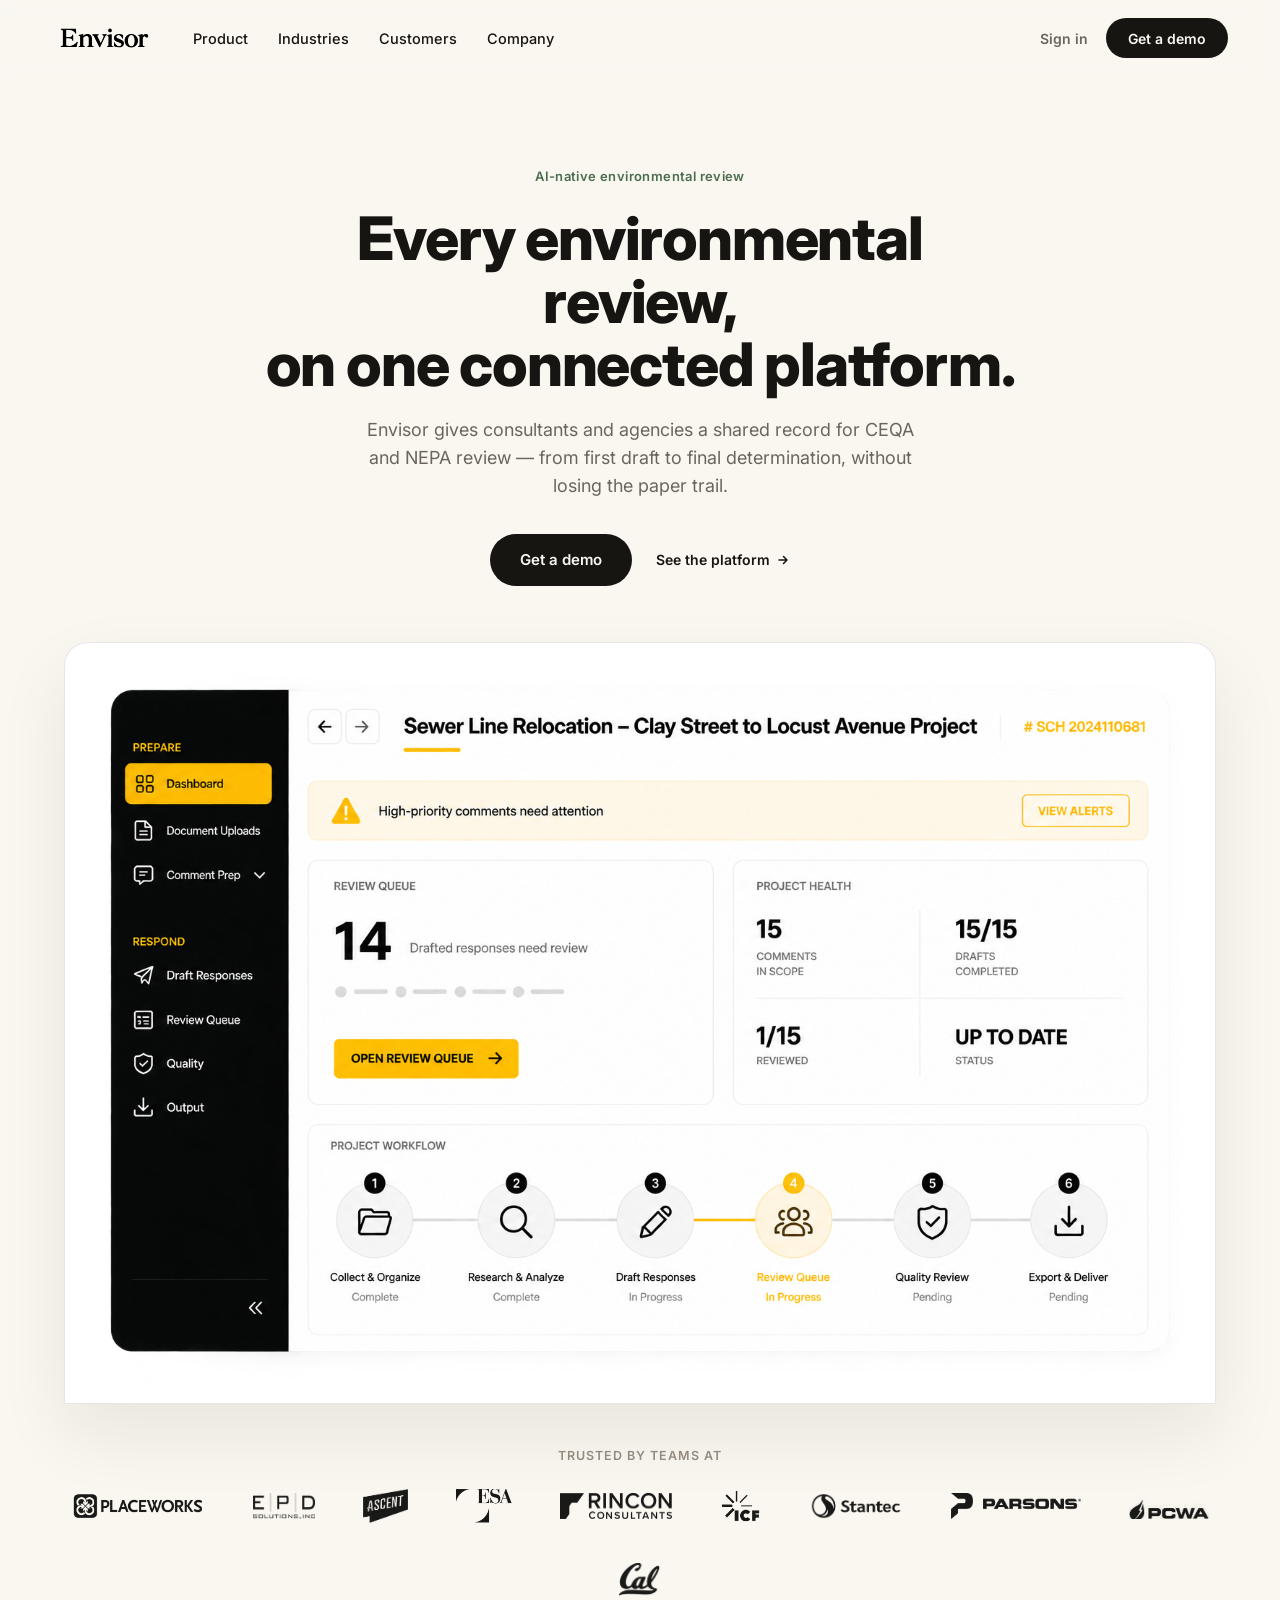
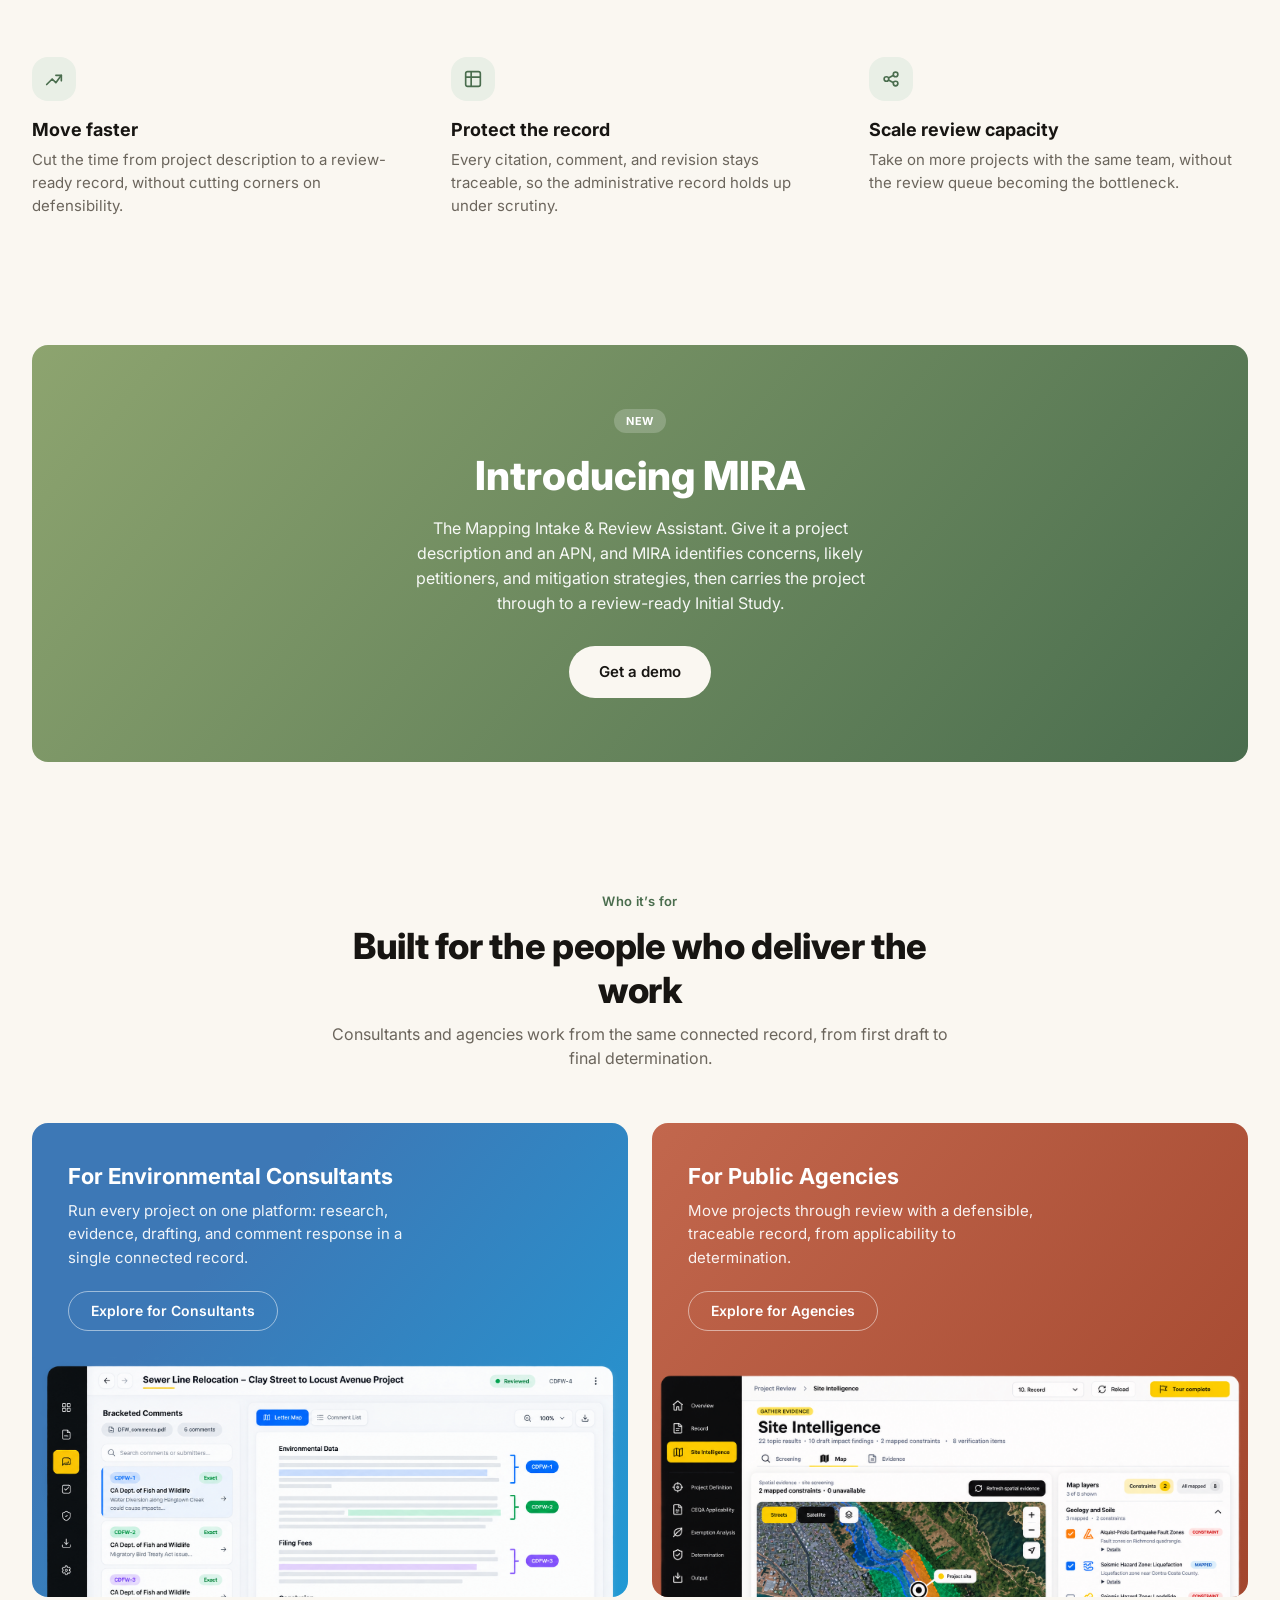
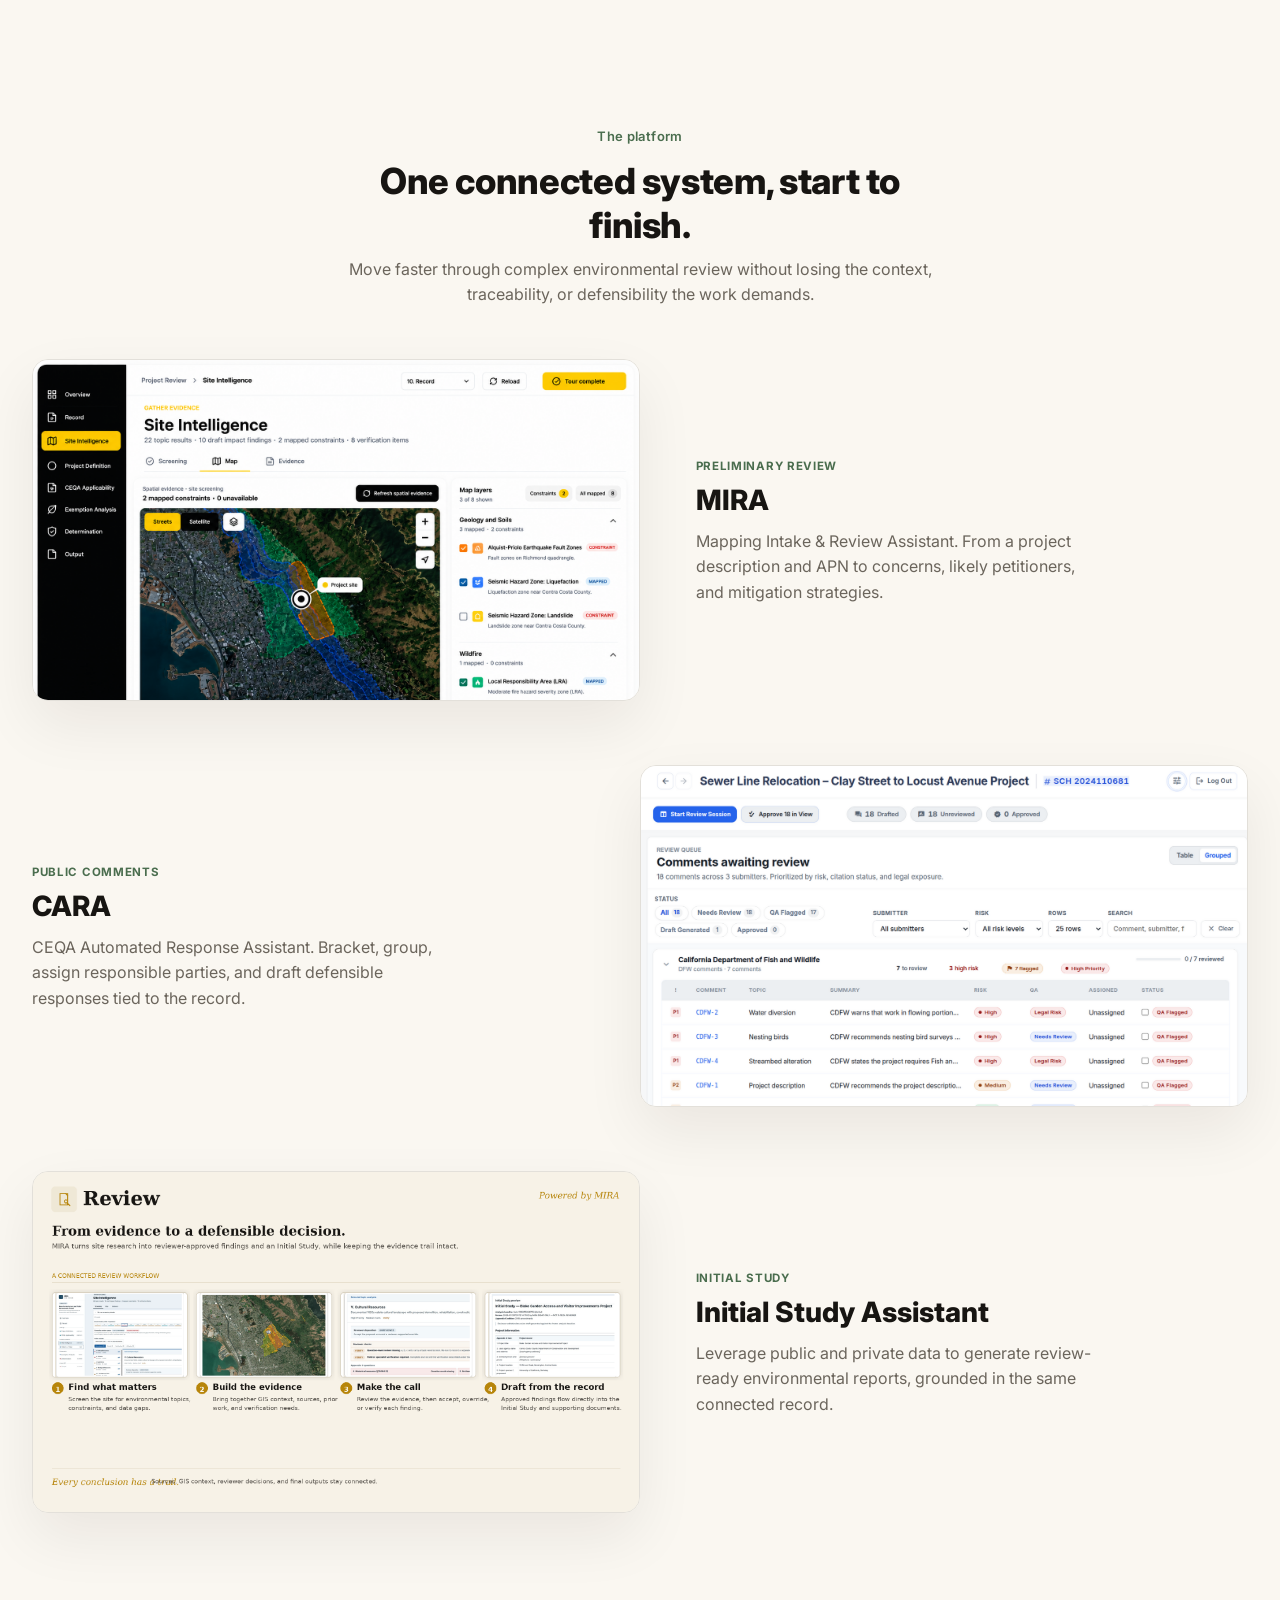
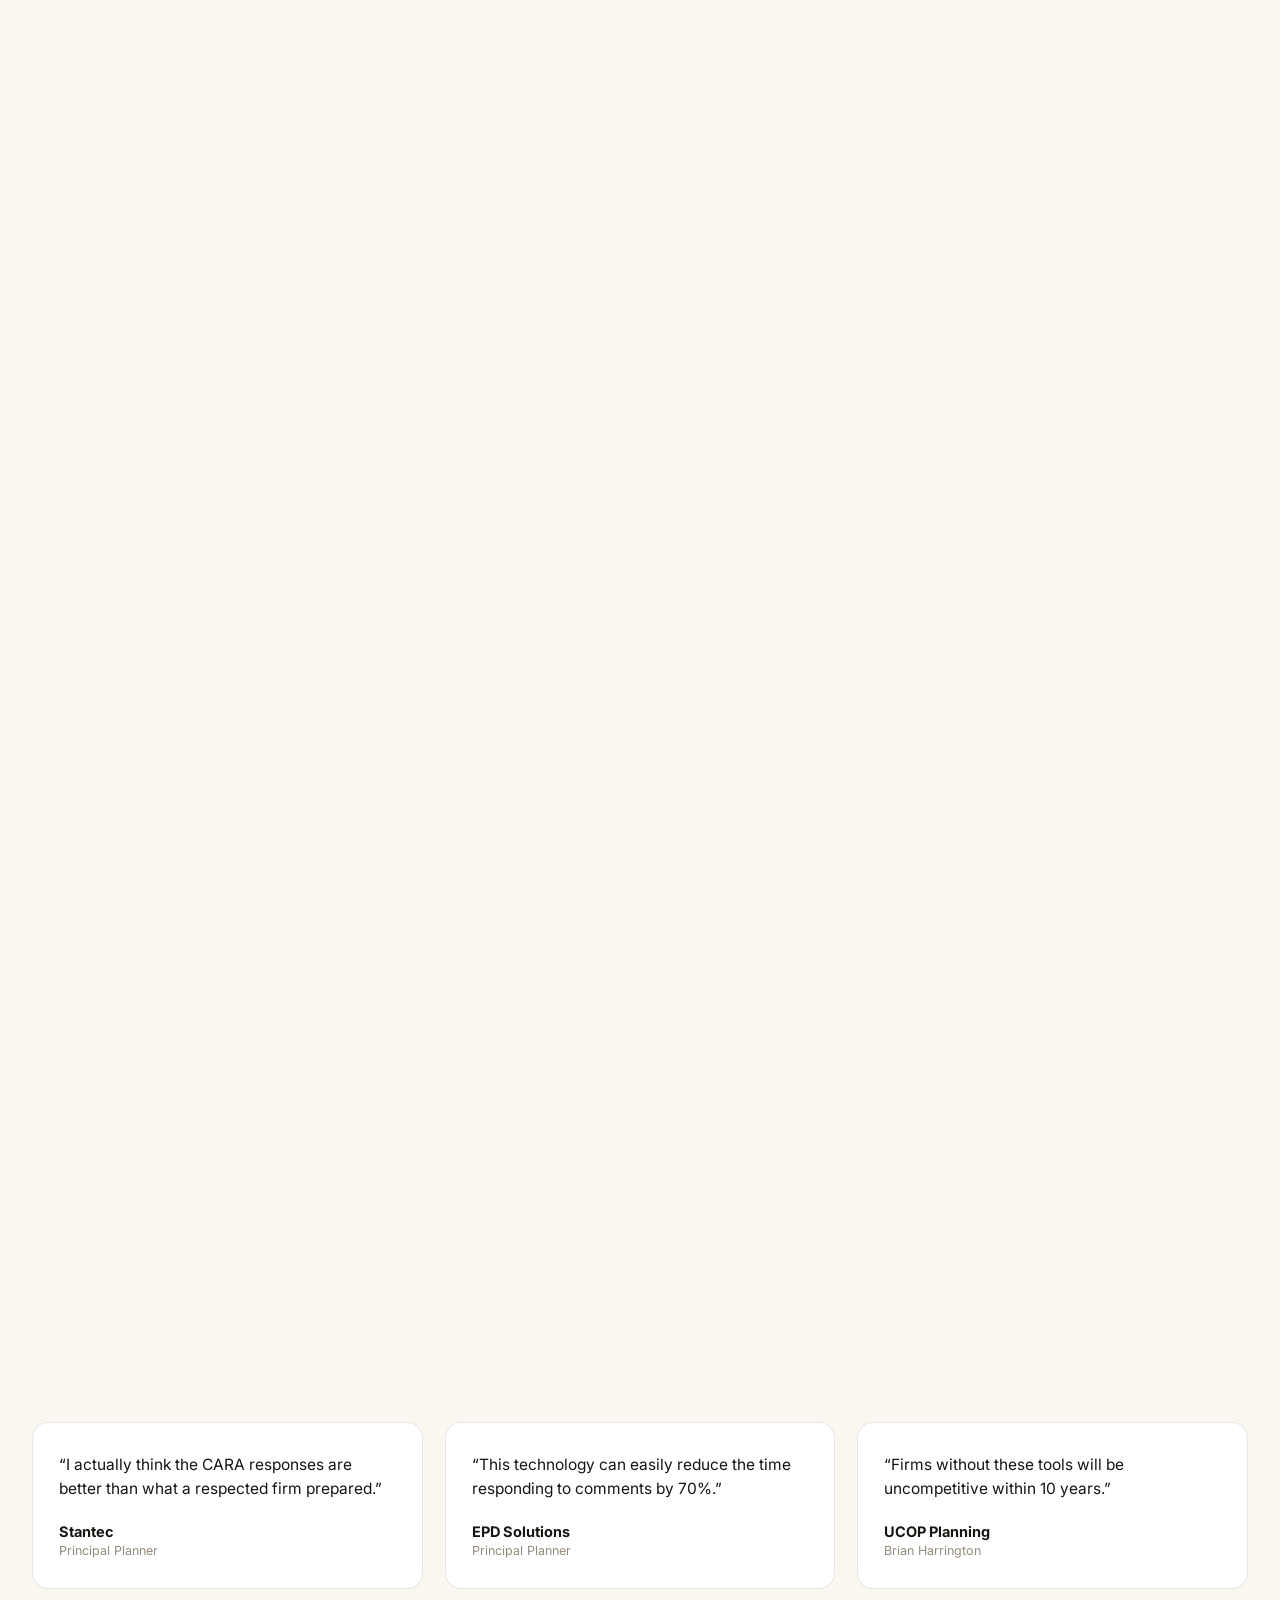
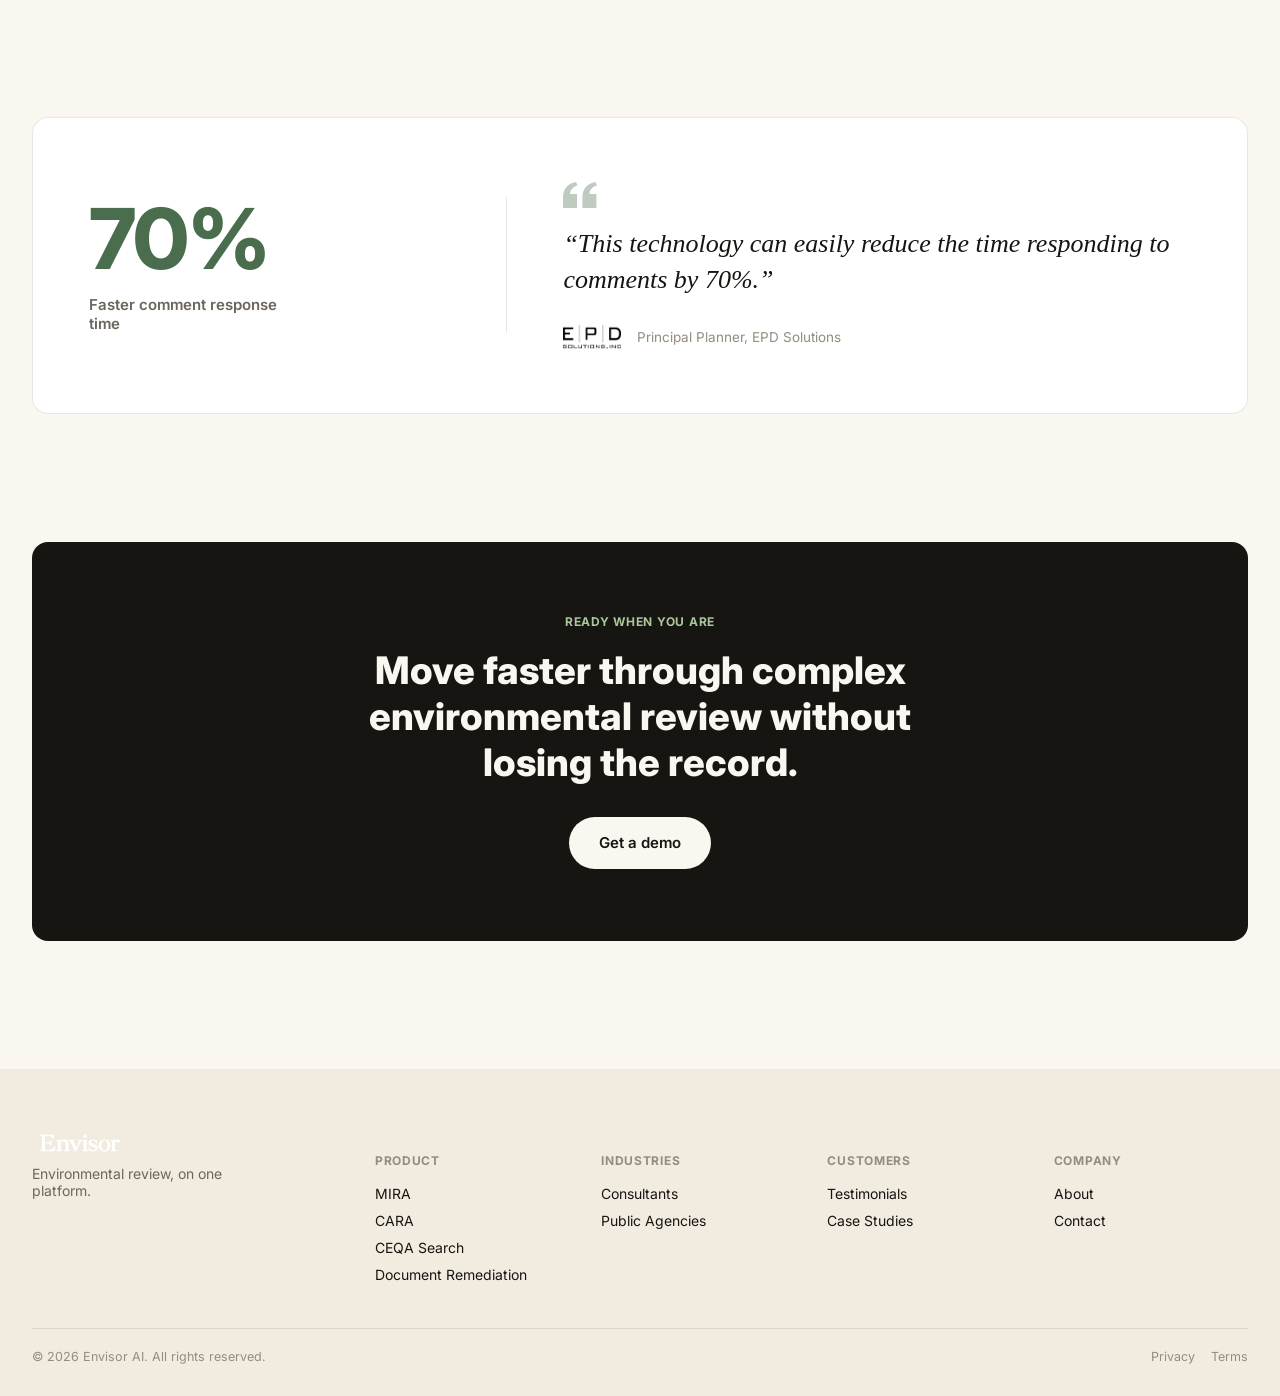
==== commit 439ac41c: "Mirror v6/v7/v8/v10 second-pass sections and fixes Co-Authored-By: Claude Sonnet 5 <noreply@anthropi" ====
--- a/marketing-v10/index.html
+++ b/marketing-v10/index.html
@@ -131,89 +131,70 @@
   </div>
 </section>
 
-<section class="platform" id="platform">
-  <div class="platform-inner">
-    <div class="platform-intro reveal">
-      <span class="eyebrow">The platform</span>
-      <h2>One connected system, start to finish.</h2>
-      <p>Move faster through complex environmental review without losing the context, traceability, or defensibility the work demands.</p>
-    </div>
-    <div class="accordion reveal">
-      <div class="accordion-row is-open">
-        <button class="accordion-trigger">
-          <span class="accordion-title">Knowledge Base</span>
-          <span class="accordion-toggle"></span>
-        </button>
-        <div class="accordion-panel">
-          <div class="accordion-panel-inner">
-            <span class="accordion-kicker">Knowledge Base</span>
-            <p>Shared intelligence layer. Every module connects to the same project facts, citations, evidence, and administrative record.</p>
-            <div class="kb-tags">
-              <span>EIRs</span><span>MNDs</span><span>Technical Studies</span><span>Statutes</span><span>Agency Protocols</span>
-            </div>
-          </div>
-        </div>
-      </div>
-      <div class="accordion-row">
-        <button class="accordion-trigger">
-          <span class="accordion-title">MIRA</span>
-          <span class="accordion-toggle"></span>
-        </button>
-        <div class="accordion-panel">
-          <div class="accordion-panel-inner">
-            <span class="accordion-kicker">Preliminary Review</span>
-            <p>Mapping Intake &amp; Review Assistant. From a project description and APN to concerns, petitioners, and mitigation strategies.</p>
-          </div>
-        </div>
-      </div>
-      <div class="accordion-row">
-        <button class="accordion-trigger">
-          <span class="accordion-title">CARA</span>
-          <span class="accordion-toggle"></span>
-        </button>
-        <div class="accordion-panel">
-          <div class="accordion-panel-inner">
-            <span class="accordion-kicker">Public Comments</span>
-            <p>CEQA Automated Response Assistant. Bracket, group, assign, and draft defensible responses tied to the record.</p>
-          </div>
-        </div>
-      </div>
-      <div class="accordion-row">
-        <button class="accordion-trigger">
-          <span class="accordion-title">Initial Study Assistant</span>
-          <span class="accordion-toggle"></span>
-        </button>
-        <div class="accordion-panel">
-          <div class="accordion-panel-inner">
-            <span class="accordion-kicker">Initial Study</span>
-            <p>Leverage public and private data to generate review-ready environmental reports.</p>
-          </div>
-        </div>
-      </div>
-      <div class="accordion-row">
-        <button class="accordion-trigger">
-          <span class="accordion-title">CEQA Search</span>
-          <span class="accordion-toggle"></span>
-        </button>
-        <div class="accordion-panel">
-          <div class="accordion-panel-inner">
-            <span class="accordion-kicker">Free tool</span>
-            <p>Explore statutes, thresholds, and precedent through semantic search of the CEQA database.</p>
-          </div>
-        </div>
-      </div>
-      <div class="accordion-row">
-        <button class="accordion-trigger">
-          <span class="accordion-title">Document Remediation</span>
-          <span class="accordion-toggle"></span>
-        </button>
-        <div class="accordion-panel">
-          <div class="accordion-panel-inner">
-            <span class="accordion-kicker">WCAG 2.2</span>
-            <p>Transform complex environmental documents into ADA-compliant, accessible formats.</p>
-          </div>
-        </div>
-      </div>
+<section class="features-sierra" id="platform">
+  <div class="sec-head reveal">
+    <span class="eyebrow">The platform</span>
+    <h2>One connected system, start to finish.</h2>
+    <p>Move faster through complex environmental review without losing the context, traceability, or defensibility the work demands.</p>
+  </div>
+
+  <div class="feature-row reveal">
+    <div class="feature-row-media">
+      <img src="product-shots/mira-site-intelligence.png" alt="MIRA site intelligence map showing mapped environmental constraints for a project site">
+    </div>
+    <div class="feature-row-text">
+      <span class="feature-tag">Preliminary Review</span>
+      <h3>MIRA</h3>
+      <p>Mapping Intake &amp; Review Assistant. From a project description and APN to concerns, likely petitioners, and mitigation strategies.</p>
+    </div>
+  </div>
+
+  <div class="feature-row feature-row--reverse reveal">
+    <div class="feature-row-media">
+      <img src="product-shots/cara-review-queue.png" alt="CARA review queue showing drafted comment responses awaiting reviewer sign-off">
+    </div>
+    <div class="feature-row-text">
+      <span class="feature-tag">Public Comments</span>
+      <h3>CARA</h3>
+      <p>CEQA Automated Response Assistant. Bracket, group, assign responsible parties, and draft defensible responses tied to the record.</p>
+    </div>
+  </div>
+
+  <div class="feature-row reveal">
+    <div class="feature-row-media">
+      <img src="product-shots/mira-workflow-composite.png" alt="Initial Study Assistant assembling a review-ready environmental report from public and private data">
+    </div>
+    <div class="feature-row-text">
+      <span class="feature-tag">Initial Study</span>
+      <h3>Initial Study Assistant</h3>
+      <p>Leverage public and private data to generate review-ready environmental reports, grounded in the same connected record.</p>
+    </div>
+  </div>
+
+  <div class="feature-mini-grid reveal">
+    <div class="feature-mini-card">
+      <span class="feature-mini-icon" aria-hidden="true">
+        <svg width="20" height="20" viewBox="0 0 24 24" fill="none"><path d="M4 6H20V18H4V6Z" stroke="currentColor" stroke-width="1.7" stroke-linejoin="round"/><path d="M4 9H20" stroke="currentColor" stroke-width="1.7"/><path d="M7 13H17M7 16H13" stroke="currentColor" stroke-width="1.7" stroke-linecap="round"/></svg>
+      </span>
+      <h4>Knowledge Base</h4>
+      <p>Shared intelligence layer. Every module connects to the same project facts, citations, evidence, and administrative record.</p>
+      <div class="kb-tags">
+        <span>EIRs</span><span>MNDs</span><span>Technical Studies</span><span>Statutes</span>
+      </div>
+    </div>
+    <div class="feature-mini-card">
+      <span class="feature-mini-icon" aria-hidden="true">
+        <svg width="20" height="20" viewBox="0 0 24 24" fill="none"><circle cx="10.5" cy="10.5" r="6.5" stroke="currentColor" stroke-width="1.7"/><path d="M19.5 19.5L15.3 15.3" stroke="currentColor" stroke-width="1.7" stroke-linecap="round"/></svg>
+      </span>
+      <h4>CEQA Search</h4>
+      <p>Explore statutes, thresholds, and precedent through free semantic search of the CEQA database.</p>
+    </div>
+    <div class="feature-mini-card">
+      <span class="feature-mini-icon" aria-hidden="true">
+        <svg width="20" height="20" viewBox="0 0 24 24" fill="none"><path d="M12 3L19 6V12C19 16.5 16 19.8 12 21C8 19.8 5 16.5 5 12V6L12 3Z" stroke="currentColor" stroke-width="1.7" stroke-linejoin="round"/><path d="M9 12L11.2 14.2L15.5 9.5" stroke="currentColor" stroke-width="1.7" stroke-linecap="round" stroke-linejoin="round"/></svg>
+      </span>
+      <h4>Document Remediation</h4>
+      <p>Transform complex environmental documents into WCAG 2.2, ADA-compliant, accessible formats.</p>
     </div>
   </div>
 </section>
@@ -278,6 +259,23 @@
   </div>
 </section>
 
+<section class="spotlight">
+  <div class="spotlight-card reveal">
+    <div class="spotlight-stat">
+      <span class="spotlight-num">70%</span>
+      <span class="spotlight-label">Faster comment response time</span>
+    </div>
+    <div class="spotlight-quote">
+      <svg class="spotlight-mark" width="34" height="26" viewBox="0 0 34 26" fill="none" aria-hidden="true"><path d="M0 26V15.6C0 6.9 4.9 1.3 13 0L14.6 3.6C9.7 5 7.3 8 7.1 12H14V26H0ZM19.4 26V15.6C19.4 6.9 24.3 1.3 32.4 0L34 3.6C29.1 5 26.7 8 26.5 12H33.4V26H19.4Z" fill="currentColor"/></svg>
+      <p>&ldquo;This technology can easily reduce the time responding to comments by 70%.&rdquo;</p>
+      <div class="spotlight-attribution">
+        <img src="logos/epd.png" alt="EPD Solutions" class="spotlight-logo">
+        <span class="t-role">Principal Planner, EPD Solutions</span>
+      </div>
+    </div>
+  </div>
+</section>
+
 <section class="final-cta">
   <div class="final-cta-card reveal">
     <span class="final-cta-eyebrow">Ready when you are</span>
@@ -334,16 +332,6 @@
   toggle.addEventListener('click', function () {
     var open = mobileNav.classList.toggle('is-open');
     toggle.setAttribute('aria-expanded', String(open));
-  });
-
-  var accordionRows = document.querySelectorAll('.accordion-row');
-  accordionRows.forEach(function (row) {
-    var trigger = row.querySelector('.accordion-trigger');
-    trigger.addEventListener('click', function () {
-      var wasOpen = row.classList.contains('is-open');
-      accordionRows.forEach(function (r) { r.classList.remove('is-open'); });
-      if (!wasOpen) { row.classList.add('is-open'); }
-    });
   });
 
   var revealables = document.querySelectorAll('.reveal');
@@ -356,7 +344,7 @@
         entry.target.classList.add('is-in');
         io.unobserve(entry.target);
       });
-    }, { rootMargin: '0px 0px -8% 0px', threshold: 0.08 });
+    }, { rootMargin: '0px 0px 20% 0px', threshold: 0.01 });
     revealables.forEach(function (el) {
       if (el.getBoundingClientRect().top < window.innerHeight) { el.classList.add('is-in'); }
       else { io.observe(el); }
--- a/marketing-v10/styles.css
+++ b/marketing-v10/styles.css
@@ -128,30 +128,44 @@
 .bento-shot img { width: 100%; height: 240px; object-fit: cover; object-position: top; }
 @media (max-width: 860px) { .bento-grid { grid-template-columns: 1fr; } }
 
-/* ---------- Platform / accordion ---------- */
-.platform { padding: 0 32px var(--space-lg); }
-.platform-inner { max-width: var(--max); margin: 0 auto; display: grid; grid-template-columns: 400px 1fr; gap: 64px; }
-.platform-intro { position: sticky; top: 110px; align-self: start; text-align: left; }
-.platform-intro h2 { font-size: clamp(26px, 3.2vw, 34px); font-weight: 800; margin: 14px 0 12px; }
-.platform-intro p { font-size: 15.5px; color: var(--muted); line-height: 1.55; }
-.accordion { display: flex; flex-direction: column; gap: 10px; }
-.accordion-row { background: var(--card); border: 1px solid var(--border); border-radius: var(--radius-md); overflow: hidden; }
-.accordion-trigger { width: 100%; display: flex; align-items: center; justify-content: space-between; padding: 20px 24px; background: none; border: none; cursor: pointer; font-family: var(--sans); text-align: left; }
-.accordion-title { font-size: 16px; font-weight: 700; }
-.accordion-toggle { width: 20px; height: 20px; border-radius: 50%; border: 1.5px solid var(--muted-2); position: relative; flex-shrink: 0; }
-.accordion-toggle::before, .accordion-toggle::after { content: ''; position: absolute; background: var(--ink); top: 50%; left: 50%; transform: translate(-50%,-50%); }
-.accordion-toggle::before { width: 8px; height: 1.5px; }
-.accordion-toggle::after { width: 1.5px; height: 8px; transition: transform 0.2s ease; }
-.accordion-row.is-open .accordion-toggle::after { transform: translate(-50%,-50%) rotate(90deg) scaleY(0); }
-.accordion-panel { display: grid; grid-template-rows: 0fr; transition: grid-template-rows 0.28s ease; }
-.accordion-row.is-open .accordion-panel { grid-template-rows: 1fr; }
-.accordion-panel-inner { overflow: hidden; padding: 0 24px; }
-.accordion-row.is-open .accordion-panel-inner { padding: 0 24px 24px; }
-.accordion-kicker { display: block; font-size: 11.5px; font-weight: 700; letter-spacing: 0.06em; text-transform: uppercase; color: var(--accent); margin-bottom: 8px; }
-.accordion-panel p { font-size: 14.5px; color: var(--muted); line-height: 1.6; }
-.kb-tags { display: flex; flex-wrap: wrap; gap: 6px; margin-top: 14px; }
-.kb-tags span { font-size: 11.5px; background: var(--bg-2); padding: 4px 10px; border-radius: var(--radius-pill); color: var(--muted); }
-@media (max-width: 860px) { .platform-inner { grid-template-columns: 1fr; } .platform-intro { position: static; } }
+/* ---------- Product features (Sierra audit v2) ----------
+   Sierra's real signature here isn't a collapsed accordion — it's large
+   alternating product rows with real imagery (their Ghostwriter/Insights/
+   Horizon pattern: rotating illustrations paired with icon+headline+
+   description). Rebuilt with Envisor's own three screenshot-backed
+   modules as full-bleed rows, plus a compact 3-up strip for the three
+   capabilities that don't have a dedicated screenshot (Knowledge Base,
+   CEQA Search, Document Remediation) — same copy as the old accordion,
+   just given real visual weight instead of being collapsed by default. */
+.features-sierra { padding: 0 32px var(--space-lg); }
+.features-sierra .sec-head { text-align: center; }
+.feature-row {
+  max-width: var(--max);
+  margin: 0 auto 64px;
+  display: grid;
+  grid-template-columns: 1.1fr 1fr;
+  gap: 56px;
+  align-items: center;
+}
+.feature-row--reverse { direction: rtl; }
+.feature-row--reverse > * { direction: ltr; }
+.feature-row-media { border-radius: var(--radius-lg); overflow: hidden; border: 1px solid var(--border); box-shadow: 0 24px 60px rgba(23,21,18,0.07); }
+.feature-row-media img { width: 100%; height: 340px; object-fit: cover; object-position: top; }
+.feature-tag { display: inline-block; font-size: 11.5px; font-weight: 700; letter-spacing: 0.06em; text-transform: uppercase; color: var(--accent); margin-bottom: 10px; }
+.feature-row-text h3 { font-size: clamp(22px, 2.6vw, 28px); font-weight: 800; margin-bottom: 12px; }
+.feature-row-text p { font-size: 16px; color: var(--muted); line-height: 1.6; max-width: 40ch; }
+.feature-mini-grid { max-width: var(--max); margin: 24px auto 0; display: grid; grid-template-columns: repeat(3, 1fr); gap: 20px; }
+.feature-mini-card { background: var(--card); border: 1px solid var(--border); border-radius: var(--radius-md); padding: 26px 24px; }
+.feature-mini-icon { display: inline-flex; align-items: center; justify-content: center; width: 38px; height: 38px; border-radius: var(--radius-sm); background: var(--accent-tint); color: var(--accent); margin-bottom: 14px; }
+.feature-mini-card h4 { font-size: 15.5px; font-weight: 700; margin-bottom: 8px; }
+.feature-mini-card p { font-size: 13.5px; color: var(--muted); line-height: 1.55; }
+.kb-tags { display: flex; flex-wrap: wrap; gap: 6px; margin-top: 12px; }
+.kb-tags span { font-size: 11px; background: var(--bg-2); padding: 4px 9px; border-radius: var(--radius-pill); color: var(--muted); }
+@media (max-width: 860px) {
+  .feature-row, .feature-row--reverse { grid-template-columns: 1fr; direction: ltr; gap: 28px; }
+  .feature-row-media img { height: 240px; }
+  .feature-mini-grid { grid-template-columns: 1fr; }
+}
 
 /* ---------- Workflow ---------- */
 .workflow { padding: 0 32px var(--space-lg); }
@@ -185,6 +199,42 @@
 .t-org { font-size: 14.5px; font-weight: 700; }
 .t-role { font-size: 12.5px; color: var(--muted-2); }
 @media (max-width: 860px) { .testimonial-cards { grid-template-columns: 1fr; } }
+
+/* ---------- Customer spotlight (Sierra audit v2, second net-new section) ----------
+   Distinct from both the impact tiles (generic product-level stats, gradient
+   treatment) and the 3-up testimonial grid (three equal peer quotes) — this
+   pulls ONE real testimonial forward and gives it an outsized, asymmetric
+   big-number treatment as a closing proof point right before the final CTA.
+   The 70% figure isn't a new claim — it's the same number already sitting
+   inside EPD Solutions' existing testimonial text, just surfaced visually.
+   Deliberately plain-card (not another gradient) since green/blue/terracotta
+   gradients are already doing real work three times elsewhere on this page;
+   a fourth would read as repetition, not a genuine new visual idea. */
+.spotlight { padding: 0 32px var(--space-lg); }
+.spotlight-card {
+  max-width: var(--max);
+  margin: 0 auto;
+  background: var(--card);
+  border: 1px solid var(--border);
+  border-radius: var(--radius-lg);
+  padding: 64px 56px;
+  display: grid;
+  grid-template-columns: 0.8fr 1.2fr;
+  gap: 56px;
+  align-items: center;
+}
+.spotlight-stat { border-right: 1px solid var(--border); padding-right: 56px; }
+.spotlight-num { display: block; font-family: var(--sans); font-weight: 800; font-size: clamp(56px, 7vw, 84px); line-height: 1; letter-spacing: -0.02em; color: var(--accent); }
+.spotlight-label { display: block; margin-top: 14px; font-size: 15px; font-weight: 600; color: var(--muted); max-width: 20ch; }
+.spotlight-mark { color: var(--accent); opacity: 0.35; margin-bottom: 14px; }
+.spotlight-quote p { font-family: var(--serif); font-style: italic; font-size: clamp(20px, 2.4vw, 26px); line-height: 1.4; color: var(--ink); margin-bottom: 26px; }
+.spotlight-attribution { display: flex; align-items: center; gap: 16px; }
+.spotlight-logo { height: 24px; width: auto; }
+.spotlight-attribution .t-role { font-size: 13.5px; color: var(--muted-2); }
+@media (max-width: 860px) {
+  .spotlight-card { grid-template-columns: 1fr; padding: 44px 32px; gap: 32px; }
+  .spotlight-stat { border-right: none; padding-right: 0; border-bottom: 1px solid var(--border); padding-bottom: 32px; }
+}
 
 /* ---------- Final CTA ---------- */
 .final-cta { padding: 0 32px var(--space-lg); }
